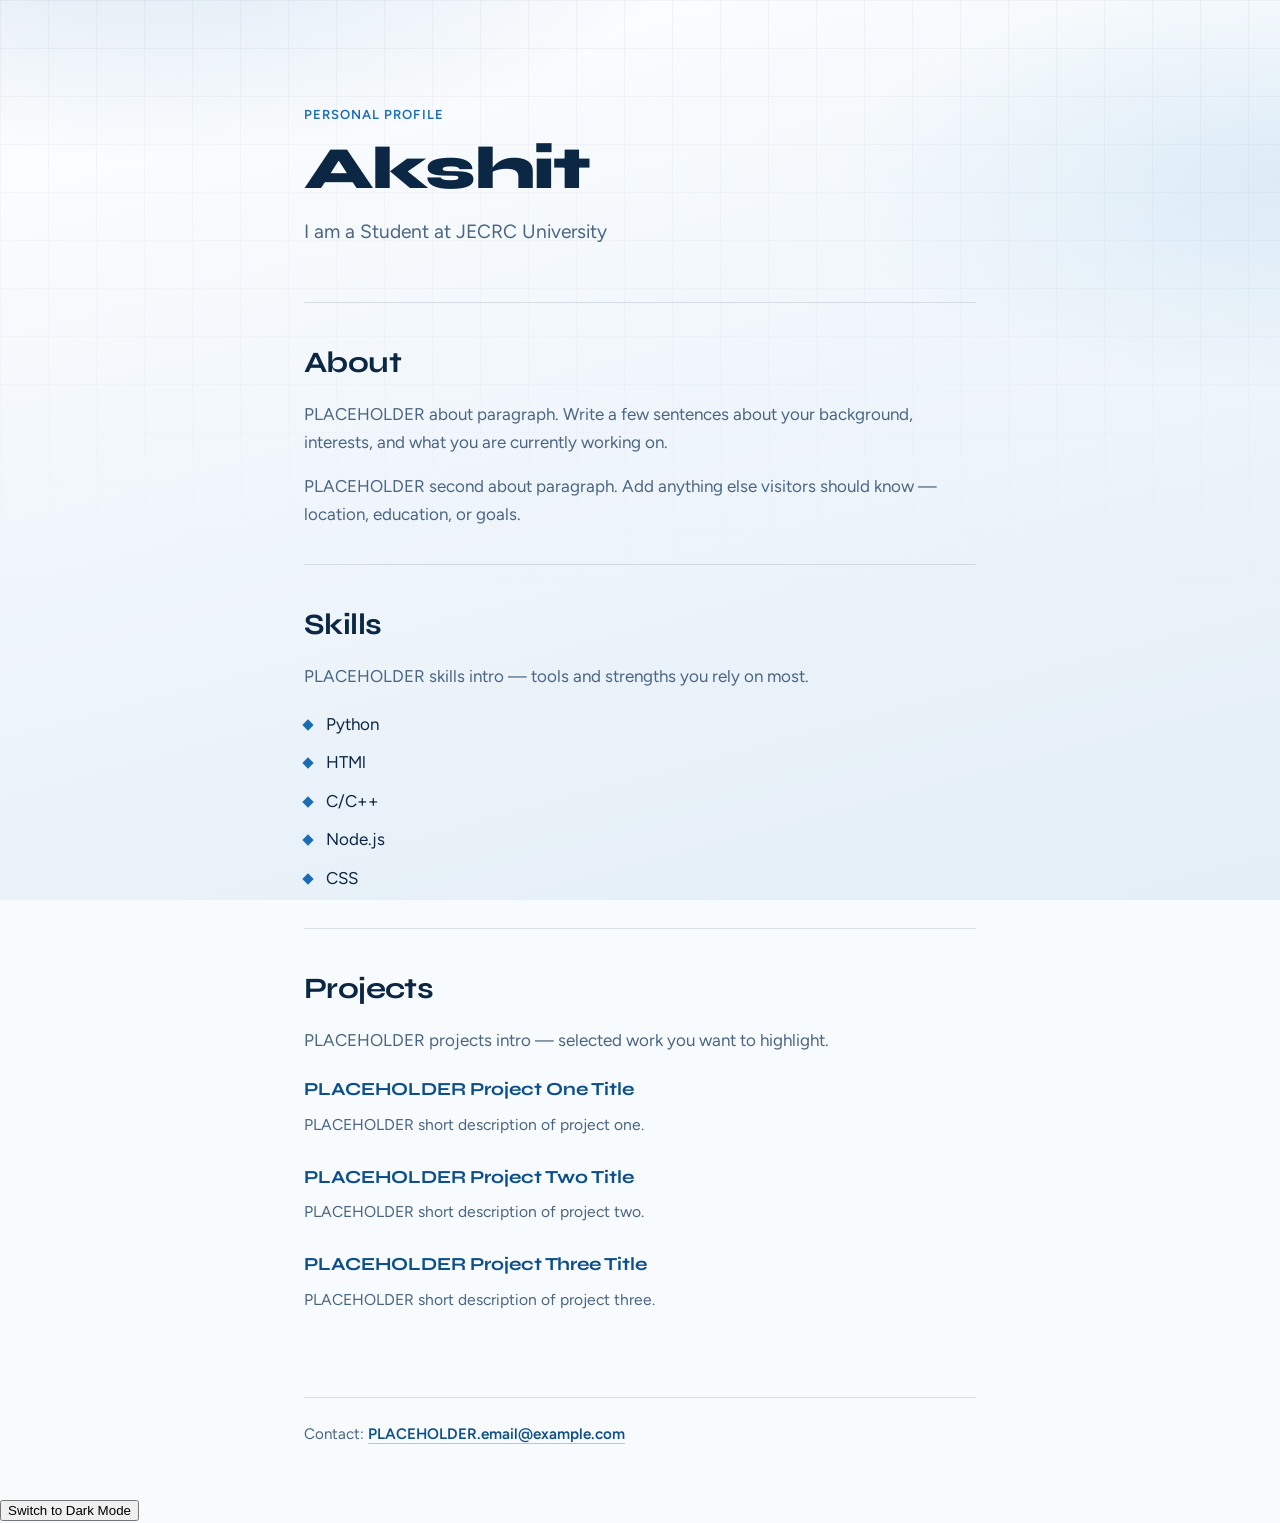
==== index.html @ 68f1998c "Initial portfolio project" ====
<!DOCTYPE html>
<html lang="en">
<head>
  <meta charset="UTF-8">
  <meta name="viewport" content="width=device-width, initial-scale=1.0">
  <title>Akshit — Personal Profile</title>
  <link rel="preconnect" href="https://fonts.googleapis.com">
  <link rel="preconnect" href="https://fonts.gstatic.com" crossorigin>
  <link href="https://fonts.googleapis.com/css2?family=Figtree:wght@400;500;600&family=Syne:wght@600;700;800&display=swap" rel="stylesheet">
  <link rel="stylesheet" href="style.css">
</head>
<body>
  <div class="page-bg" aria-hidden="true"></div>

  <header class="hero">
    <p class="hero-label">Personal Profile</p>
    <h1>Akshit</h1>
    <p class="hero-lead">
    I am a Student at JECRC University
    </p>
  </header>

  <main>
    <section class="about" id="about" aria-labelledby="about-heading">
      <h2 id="about-heading">About</h2>
      <p>
        PLACEHOLDER about paragraph. Write a few sentences about your background,
        interests, and what you are currently working on.
      </p>
      <p>
        PLACEHOLDER second about paragraph. Add anything else visitors should know —
        location, education, or goals.
      </p>
    </section>

    <section class="skills" id="skills" aria-labelledby="skills-heading">
      <h2 id="skills-heading">Skills</h2>
      <p class="section-lead">PLACEHOLDER skills intro — tools and strengths you rely on most.</p>
      <ul class="skills-list">
        <li>Python</li>
        <li>HTMl</li>
        <li>C/C++</li>
        <li>Node.js</li>
        <li>CSS</li>
      </ul>
    </section>

    <section class="projects" id="projects" aria-labelledby="projects-heading">
      <h2 id="projects-heading">Projects</h2>
      <p class="section-lead">PLACEHOLDER projects intro — selected work you want to highlight.</p>
      <ul class="projects-list">
        <li>
          <a href="https://PLACEHOLDER-project-one.example.com">PLACEHOLDER Project One Title</a>
          <span>PLACEHOLDER short description of project one.</span>
        </li>
        <li>
          <a href="https://PLACEHOLDER-project-two.example.com">PLACEHOLDER Project Two Title</a>
          <span>PLACEHOLDER short description of project two.</span>
        </li>
        <li>
          <a href="https://PLACEHOLDER-project-three.example.com">PLACEHOLDER Project Three Title</a>
          <span>PLACEHOLDER short description of project three.</span>
        </li>
      </ul>
    </section>
  </main>

  <footer class="site-footer">
    <p>Contact: <a href="mailto:PLACEHOLDER.email@example.com">PLACEHOLDER.email@example.com</a></p>
  </footer>
  <button id="themeToggle">Switch to Dark Mode</button>
  <script src="script.js"></script>
</body>
</html>
---- style.css ----
:root {
    --ink: #0c2744;
    --ink-soft: #4a6582;
    --mist: #e6f0f8;
    --fog: #f7fbfe;
    --accent: #1a6cb5;
    --accent-deep: #0d4f8a;
    --line: rgba(12, 39, 68, 0.12);
    --font-display: "Syne", Georgia, serif;
    --font-body: "Figtree", "Segoe UI", sans-serif;
    --space: clamp(1.25rem, 4vw, 2.5rem);
    --max: 42rem;
  }
  
  *,
  *::before,
  *::after {
    box-sizing: border-box;
  }
  
  html {
    scroll-behavior: smooth;
  }
  
  body {
    margin: 0;
    min-height: 100vh;
    font-family: var(--font-body);
    font-size: 1.0625rem;
    line-height: 1.65;
    color: var(--ink);
    background: var(--fog);
    position: relative;
  }
  
  .page-bg {
    position: fixed;
    inset: 0;
    z-index: -1;
    background:
      radial-gradient(ellipse 80% 50% at 10% -10%, rgba(26, 108, 181, 0.16), transparent 55%),
      radial-gradient(ellipse 70% 45% at 100% 20%, rgba(125, 184, 224, 0.18), transparent 50%),
      linear-gradient(165deg, #ffffff 0%, #f0f6fb 45%, #e3eef7 100%);
    animation: bg-drift 18s ease-in-out infinite alternate;
  }
  
  .page-bg::after {
    content: "";
    position: absolute;
    inset: 0;
    opacity: 0.35;
    background-image:
      linear-gradient(var(--line) 1px, transparent 1px),
      linear-gradient(90deg, var(--line) 1px, transparent 1px);
    background-size: 48px 48px;
    mask-image: linear-gradient(to bottom, black 0%, transparent 70%);
  }
  
  @keyframes bg-drift {
    from {
      filter: hue-rotate(0deg);
    }
    to {
      filter: hue-rotate(8deg);
    }
}
  .hero,
  main,
  .site-footer {
    width: min(100% - 2 * var(--space), var(--max));
    margin-inline: auto;
  }
  
  .hero {
    padding: clamp(3.5rem, 12vh, 6.5rem) 0 clamp(2.5rem, 6vh, 3.5rem);
    animation: rise-in 0.8s ease-out both;
  }
  
  .hero-label {
    margin: 0 0 0.75rem;
    font-size: 0.8125rem;
    font-weight: 600;
    letter-spacing: 0.08em;
    text-transform: uppercase;
    color: var(--accent);
  }
  
  .hero h1 {
    margin: 0 0 1rem;
    font-family: var(--font-display);
    font-size: clamp(2.5rem, 8vw, 3.75rem);
    font-weight: 800;
    line-height: 1.05;
    letter-spacing: -0.03em;
    color: var(--ink);
  }
  
  .hero-lead {
    margin: 0;
    max-width: 34ch;
    font-size: clamp(1.05rem, 2.5vw, 1.2rem);
    color: var(--ink-soft);
  }
  .dark-mode {
    --ink: #f1f5f9;
    --ink-soft: #b8c7d9;
    --mist: #1e3348;
    --fog: #0f1720;
    --accent: #63b3ed;
    --accent-deep: #8bc9f5;
    --line: rgba(255, 255, 255, 0.12);
  
    background-color: var(--fog);
    color: var(--ink);
  }
  
  .dark-mode .page-bg {
    background:
      radial-gradient(
        ellipse 80% 50% at 10% -10%,
        rgba(26, 108, 181, 0.25),
        transparent 55%
      ),
      radial-gradient(
        ellipse 70% 45% at 100% 20%,
        rgba(50, 100, 140, 0.2),
        transparent 50%
      ),
      linear-gradient(
        165deg,
        #0f1720 0%,
        #152535 45%,
        #0b1620 100%
      );
  }
  
  main {
    padding-bottom: 3rem;
  }
  
  section {
    padding: 2.25rem 0;
    border-top: 1px solid var(--line);
    animation: rise-in 0.7s ease-out both;
  }
  
  .about {
    animation-delay: 0.12s;
  }
  
  .skills {
    animation-delay: 0.22s;
  }
  
  .projects {
    animation-delay: 0.32s;
  }
  
  @keyframes rise-in {
    from {
      opacity: 0;
      transform: translateY(1rem);
    }
    to {
      opacity: 1;
      transform: translateY(0);
    }
  }
  
  h2 {
    margin: 0 0 0.75rem;
    font-family: var(--font-display);
    font-size: clamp(1.5rem, 4vw, 1.85rem);
    font-weight: 700;
    letter-spacing: -0.02em;
  }
  
  .section-lead {
    margin: 0 0 1.25rem;
    color: var(--ink-soft);
  }
  
  .about p {
    margin: 0 0 1rem;
    color: var(--ink-soft);
  }
  
  .about p:last-child {
    margin-bottom: 0;
  }
  
  .skills-list {
    margin: 0;
    padding: 0;
    list-style: none;
    display: grid;
    gap: 0.65rem;
  }
  
  .skills-list li {
    position: relative;
    padding-left: 1.35rem;
    color: var(--ink);
  }
  
  .skills-list li::before {
    content: "";
    position: absolute;
    left: 0;
    top: 0.65em;
    width: 0.5rem;
    height: 0.5rem;
    background: var(--accent);
    transform: rotate(45deg);
  }
  
  .projects-list {
    margin: 0;
    padding: 0;
    list-style: none;
    display: grid;
    gap: 1.5rem;
  }
  
  .projects-list li {
    display: grid;
    gap: 0.35rem;
  }
  
  .projects-list a {
    font-family: var(--font-display);
    font-size: 1.15rem;
    font-weight: 700;
    color: var(--accent-deep);
    text-decoration: none;
    border-bottom: 2px solid transparent;
    width: fit-content;
    transition: color 0.2s ease, border-color 0.2s ease;
  }
  
  .projects-list a:hover,
  .projects-list a:focus-visible {
    color: var(--accent);
    border-bottom-color: var(--accent);
    outline: none;
  }
  
  .projects-list span {
    color: var(--ink-soft);
    font-size: 0.98rem;
  }
  
  .site-footer {
    padding: 1.5rem 0 3rem;
    border-top: 1px solid var(--line);
    font-size: 0.95rem;
    color: var(--ink-soft);
    animation: rise-in 0.7s ease-out 0.4s both;
  }
  
  .site-footer p {
    margin: 0;
  }
  
  .site-footer a {
    color: var(--accent-deep);
    font-weight: 600;
    text-decoration: none;
    border-bottom: 1px solid rgba(26, 108, 181, 0.35);
    transition: color 0.2s ease, border-color 0.2s ease;
  }
  
  .site-footer a:hover,
  .site-footer a:focus-visible {
    color: var(--accent);
    border-bottom-color: var(--accent);
    outline: none;
  }
  
  @media (prefers-reduced-motion: reduce) {
    html {
      scroll-behavior: auto;
    }
  
    .page-bg,
    .hero,
    section,
    .site-footer {
      animation: none;
    }
  }
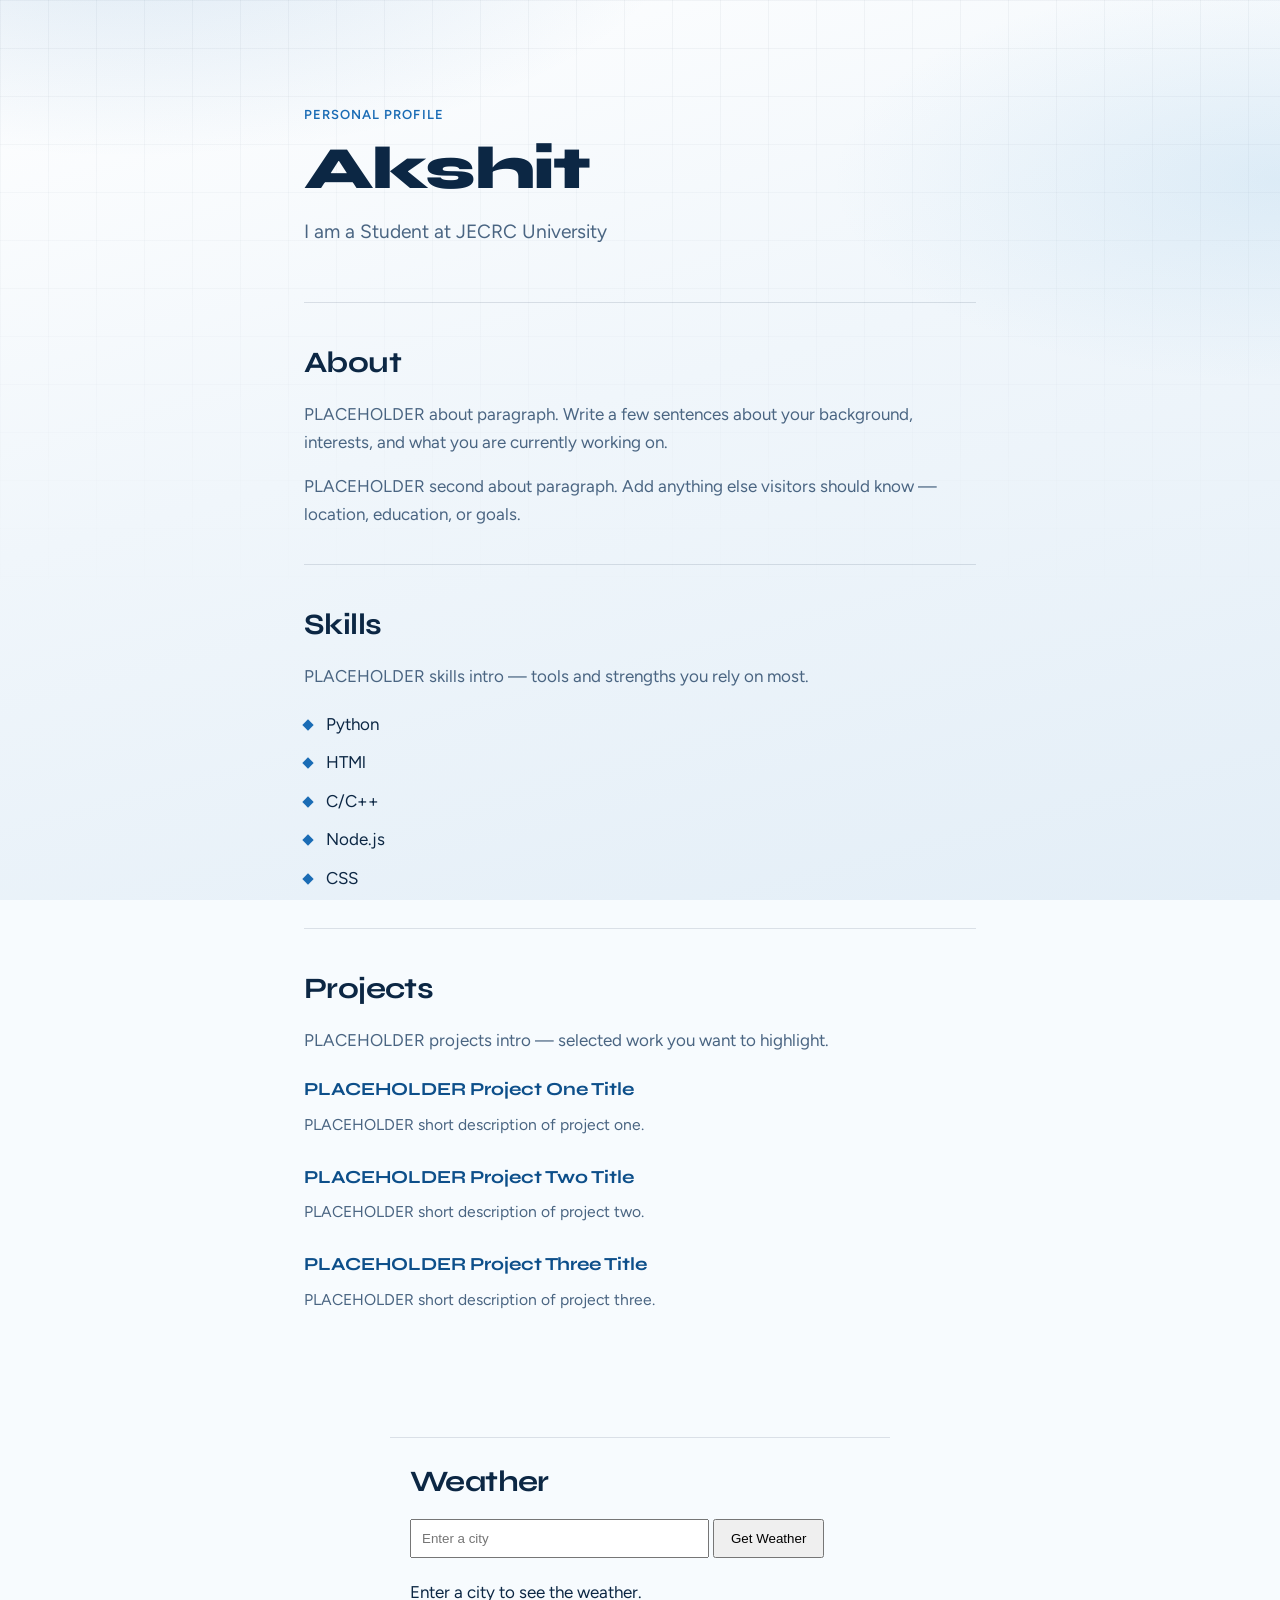
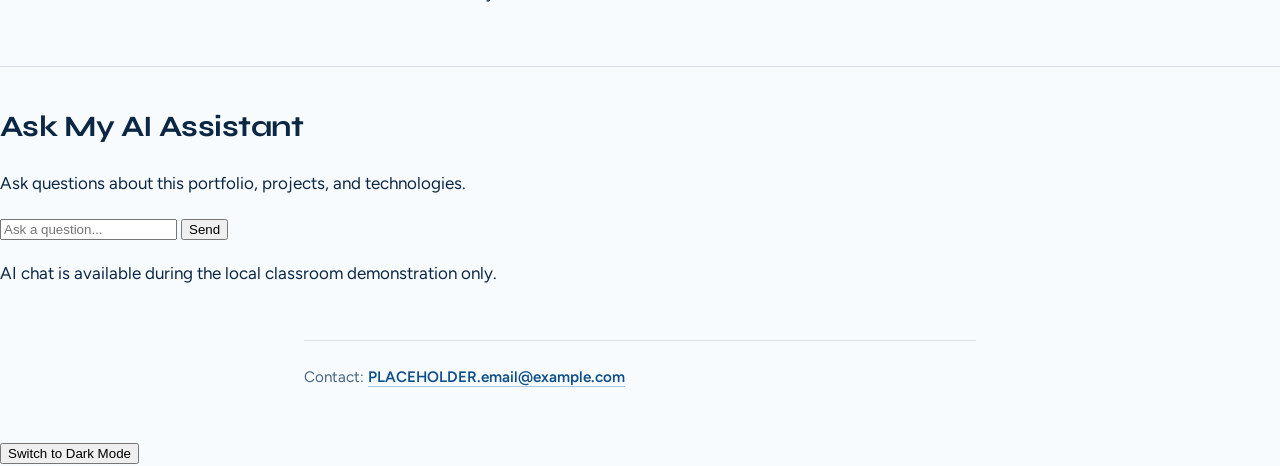
==== commit cc37eef5: "Add local AI chatbox to portfolio" ====
--- a/index.html
+++ b/index.html
@@ -8,6 +8,7 @@
   <link rel="preconnect" href="https://fonts.gstatic.com" crossorigin>
   <link href="https://fonts.googleapis.com/css2?family=Figtree:wght@400;500;600&family=Syne:wght@600;700;800&display=swap" rel="stylesheet">
   <link rel="stylesheet" href="style.css">
+  <link rel="stylesheet" href="chatbot.css">
 </head>
 <body>
   <div class="page-bg" aria-hidden="true"></div>
@@ -64,11 +65,63 @@
       </ul>
     </section>
   </main>
+  <section id="weather">
+    <h2>Weather</h2>
+
+    <input
+        type="text"
+        id="cityInput"
+        placeholder="Enter a city"
+    >
+
+    <button id="weatherButton">
+        Get Weather
+    </button>
+
+    <div id="weatherResult">
+        Enter a city to see the weather.
+    </div>
+</section>
+
+<section id="aiChatSection" class="ai-chat">
+  <h2>Ask My AI Assistant</h2>
+
+  <p>
+    Ask questions about this portfolio,
+    projects, and technologies.
+  </p>
+
+  <div
+    id="chatMessages"
+    aria-live="polite"
+  ></div>
+
+  <div class="chat-controls">
+    <input
+      type="text"
+      id="userInput"
+      placeholder="Ask a question..."
+    />
+
+    <button id="sendButton" type="button">
+      Send
+    </button>
+  </div>
+
+  <p id="chatStatus" role="status"></p>
+
+  <p class="chat-note">
+    AI chat is available during the local
+    classroom demonstration only.
+  </p>
+</section>
 
   <footer class="site-footer">
     <p>Contact: <a href="mailto:PLACEHOLDER.email@example.com">PLACEHOLDER.email@example.com</a></p>
   </footer>
   <button id="themeToggle">Switch to Dark Mode</button>
   <script src="script.js"></script>
+  <script src="config.js"></script>
+<script src="chatbot.js"></script>
 </body>
 </html>
--- a/style.css
+++ b/style.css
@@ -134,6 +134,26 @@
       );
   }
   
+  #weather {
+    max-width: 500px;
+    margin: 40px auto;
+    padding: 20px;
+}
+
+#cityInput {
+    padding: 10px;
+    width: 65%;
+}
+
+#weatherButton {
+    padding: 10px 16px;
+    cursor: pointer;
+}
+
+#weatherResult {
+    margin-top: 20px;
+}
+  
   main {
     padding-bottom: 3rem;
   }
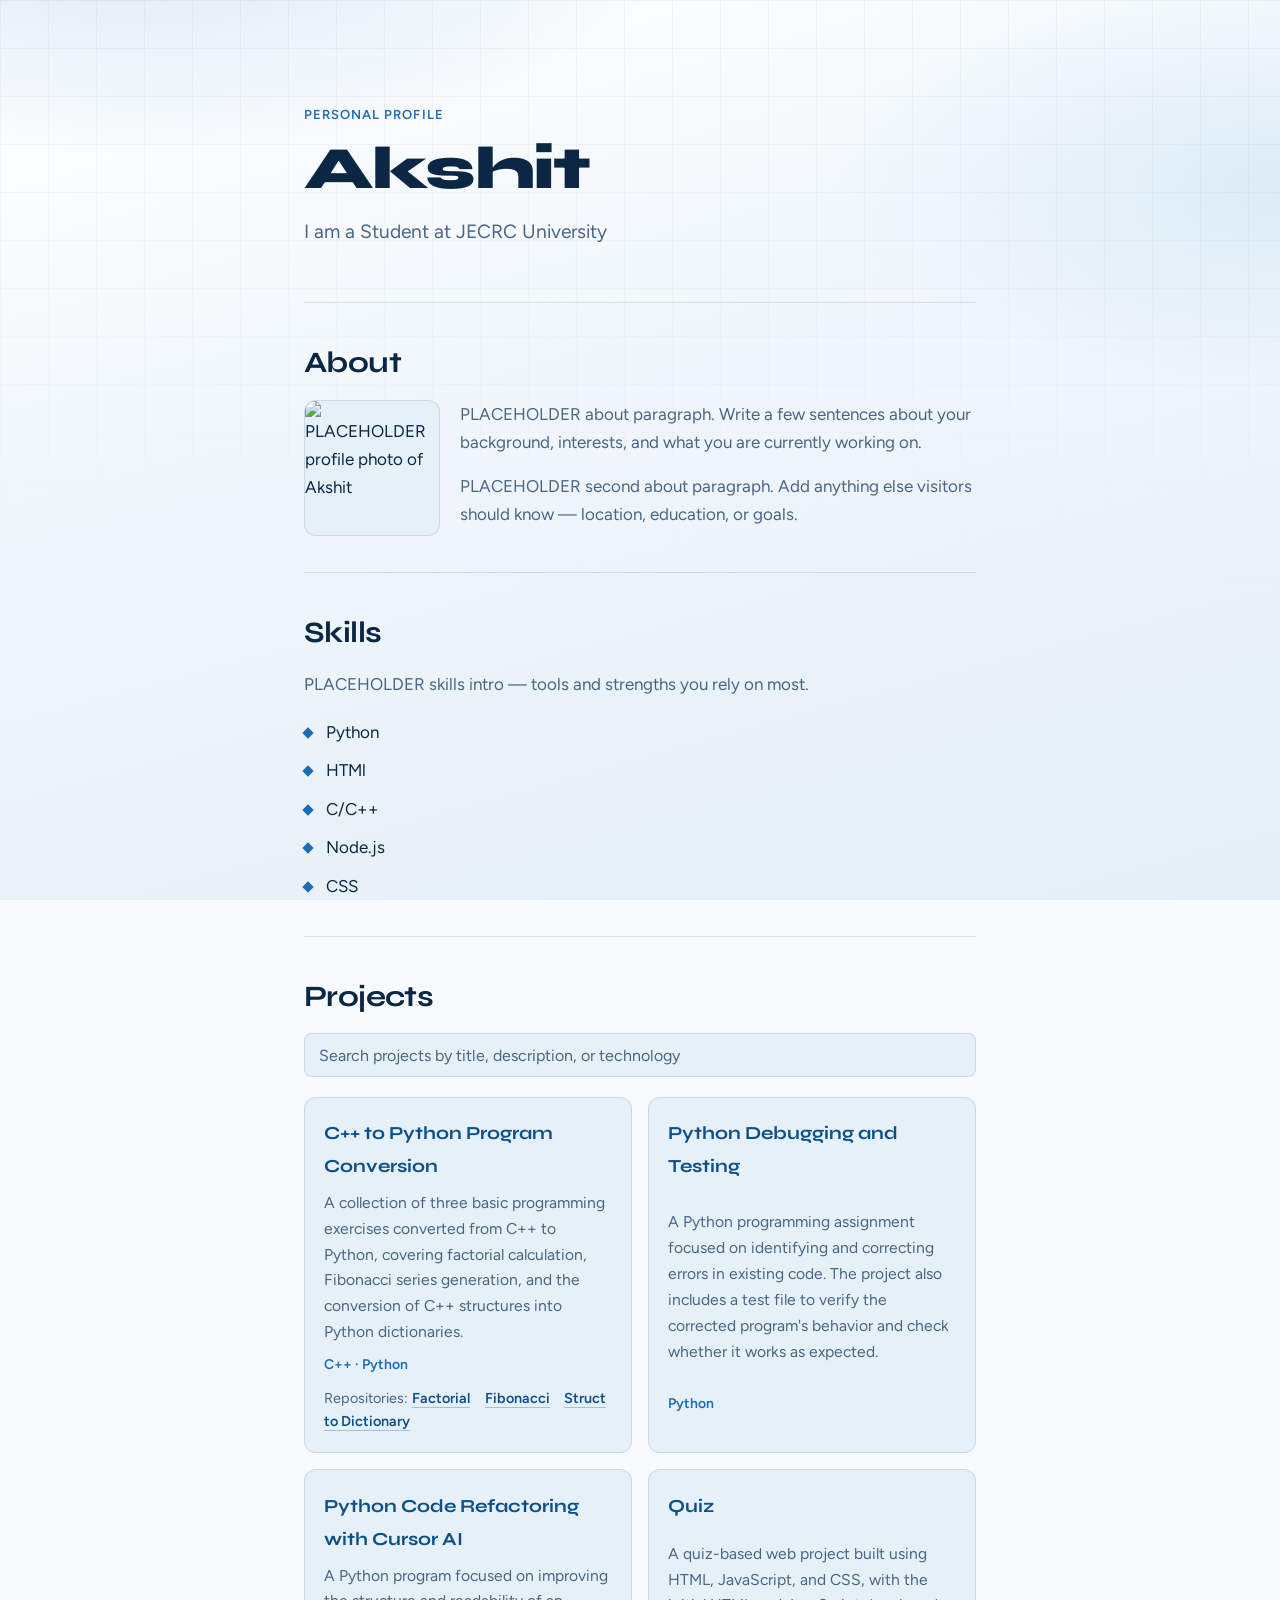
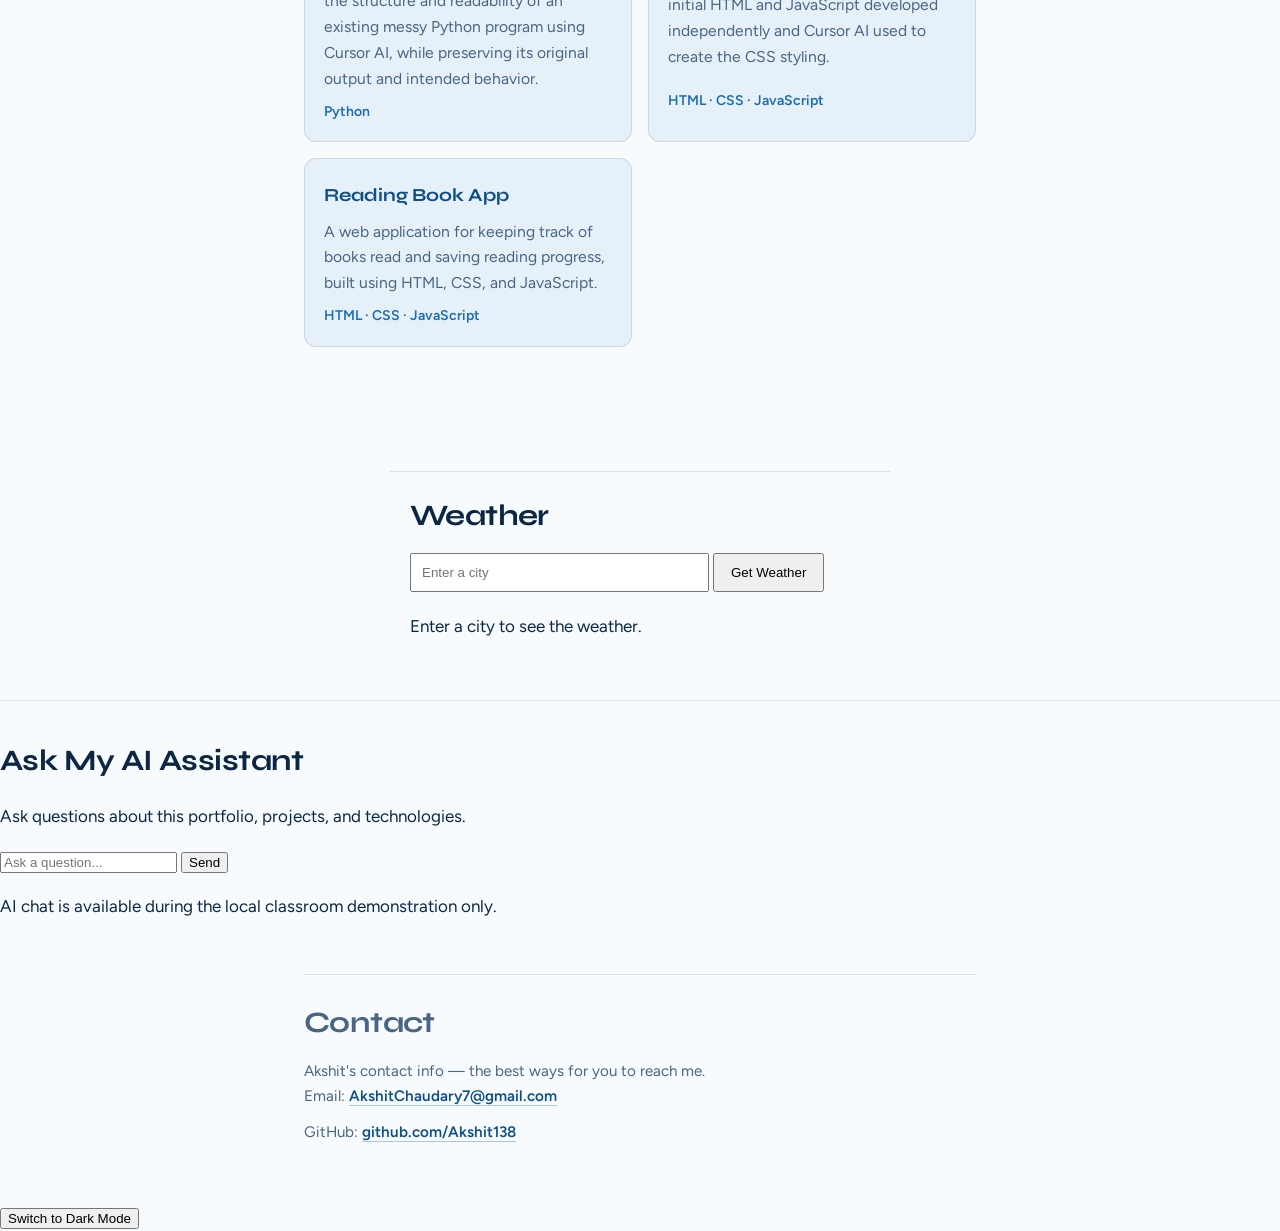
==== commit 8091abfc: "Updated and Add new Links" ====
--- a/index.html
+++ b/index.html
@@ -24,14 +24,23 @@
   <main>
     <section class="about" id="about" aria-labelledby="about-heading">
       <h2 id="about-heading">About</h2>
-      <p>
-        PLACEHOLDER about paragraph. Write a few sentences about your background,
-        interests, and what you are currently working on.
-      </p>
-      <p>
-        PLACEHOLDER second about paragraph. Add anything else visitors should know —
-        location, education, or goals.
-      </p>
+      <div class="about-layout">
+        <img
+          class="profile-image"
+          src="portfolio.png"
+          alt="PLACEHOLDER profile photo of Akshit"
+        />
+        <div class="about-copy">
+          <p>
+            PLACEHOLDER about paragraph. Write a few sentences about your background,
+            interests, and what you are currently working on.
+          </p>
+          <p>
+            PLACEHOLDER second about paragraph. Add anything else visitors should know —
+            location, education, or goals.
+          </p>
+        </div>
+      </div>
     </section>
 
     <section class="skills" id="skills" aria-labelledby="skills-heading">
@@ -48,19 +57,80 @@
 
     <section class="projects" id="projects" aria-labelledby="projects-heading">
       <h2 id="projects-heading">Projects</h2>
-      <p class="section-lead">PLACEHOLDER projects intro — selected work you want to highlight.</p>
-      <ul class="projects-list">
-        <li>
-          <a href="https://PLACEHOLDER-project-one.example.com">PLACEHOLDER Project One Title</a>
-          <span>PLACEHOLDER short description of project one.</span>
-        </li>
-        <li>
-          <a href="https://PLACEHOLDER-project-two.example.com">PLACEHOLDER Project Two Title</a>
-          <span>PLACEHOLDER short description of project two.</span>
-        </li>
-        <li>
-          <a href="https://PLACEHOLDER-project-three.example.com">PLACEHOLDER Project Three Title</a>
-          <span>PLACEHOLDER short description of project three.</span>
+      <div class="project-search">
+        <label class="visually-hidden" for="projectSearch">Search projects</label>
+        <input
+          id="projectSearch"
+          type="search"
+          placeholder="Search projects by title, description, or technology"
+          autocomplete="off"
+          aria-controls="projects-list"
+        />
+      </div>
+      <p id="projectSearchEmpty" class="project-search-empty" hidden>
+        No projects match your search.
+      </p>
+      <ul id="projects-list" class="projects-list">
+        <li class="project-card" data-technologies="C++ Python">
+          <h3 class="project-title">
+            <a href="https://github.com/Akshit138/python-basics-25bcon1138-factorial.git" target="_blank" rel="noopener noreferrer">
+              C++ to Python Program Conversion
+            </a>
+          </h3>
+          <p class="project-description">
+            A collection of three basic programming exercises converted from C++ to Python, covering factorial calculation, Fibonacci series generation, and the conversion of C++ structures into Python dictionaries.
+          </p>
+          <p class="project-tech">C++ · Python</p>
+          <p class="project-links">
+            Repositories:
+            <a href="https://github.com/Akshit138/python-basics-25bcon1138-factorial.git" target="_blank" rel="noopener noreferrer">Factorial</a>
+            <a href="https://github.com/Akshit138/python-basics-25bcon1138-fibonacci.git" target="_blank" rel="noopener noreferrer">Fibonacci</a>
+            <a href="https://github.com/Akshit138/python-basics-25bcon1138-struct-to--dictionary.git" target="_blank" rel="noopener noreferrer">Struct to Dictionary</a>
+          </p>
+        </li>
+        <li class="project-card" data-technologies="Python">
+          <h3 class="project-title">
+            <a href="https://github.com/Akshit138/Buggy_Python_Code_25bcon1138.git" target="_blank" rel="noopener noreferrer">
+              Python Debugging and Testing
+            </a>
+          </h3>
+          <p class="project-description">
+            A Python programming assignment focused on identifying and correcting errors in existing code. The project also includes a test file to verify the corrected program's behavior and check whether it works as expected.
+          </p>
+          <p class="project-tech">Python</p>
+        </li>
+        <li class="project-card" data-technologies="Python">
+          <h3 class="project-title">
+            <a href="https://github.com/Akshit138/Messy_Python_Code_25bcon1138.git" target="_blank" rel="noopener noreferrer">
+              Python Code Refactoring with Cursor AI
+            </a>
+          </h3>
+          <p class="project-description">
+            A Python program focused on improving the structure and readability of an existing messy Python program using Cursor AI, while preserving its original output and intended behavior.
+          </p>
+          <p class="project-tech">Python</p>
+        </li>
+        <li class="project-card" data-technologies="HTML CSS JavaScript">
+          <h3 class="project-title">
+            <a href="https://github.com/Akshit138/Quiz_25bcon1138.git" target="_blank" rel="noopener noreferrer">
+              Quiz
+            </a>
+          </h3>
+          <p class="project-description">
+            A quiz-based web project built using HTML, JavaScript, and CSS, with the initial HTML and JavaScript developed independently and Cursor AI used to create the CSS styling.
+          </p>
+          <p class="project-tech">HTML · CSS · JavaScript</p>
+        </li>
+        <li class="project-card" data-technologies="HTML CSS JavaScript">
+          <h3 class="project-title">
+            <a href="https://github.com/Akshit138/Reading_List.git" target="_blank" rel="noopener noreferrer">
+              Reading Book App
+            </a>
+          </h3>
+          <p class="project-description">
+            A web application for keeping track of books read and saving reading progress, built using HTML, CSS, and JavaScript.
+          </p>
+          <p class="project-tech">HTML · CSS · JavaScript</p>
         </li>
       </ul>
     </section>
@@ -116,8 +186,21 @@
   </p>
 </section>
 
-  <footer class="site-footer">
-    <p>Contact: <a href="mailto:PLACEHOLDER.email@example.com">PLACEHOLDER.email@example.com</a></p>
+  <footer class="site-footer" id="contact">
+    <h2>Contact</h2>
+    <p class="section-lead">Akshit's contact info — the best ways for you to reach me.</p>
+    <ul class="contact-list">
+      <li>
+        Email:
+        <a href="mailto:akshitchaudary7@gmail.com">AkshitChaudary7@gmail.com</a>
+      </li>
+      <li>
+        GitHub:
+        <a href="https://github.com/Akshit138" target="_blank" rel="noopener noreferrer">github.com/Akshit138</a>
+      </li>
+      <li>
+      </li>
+    </ul>
   </footer>
   <button id="themeToggle">Switch to Dark Mode</button>
   <script src="script.js"></script>
--- a/style.css
+++ b/style.css
@@ -200,13 +200,34 @@
     color: var(--ink-soft);
   }
   
-  .about p {
+  .about-layout {
+    display: grid;
+    gap: 1.25rem;
+    align-items: start;
+  }
+
+  .profile-image {
+    width: 8.5rem;
+    height: 8.5rem;
+    object-fit: cover;
+    background: var(--mist);
+    border: 1px solid var(--line);
+    border-radius: 0.75rem;
+  }
+
+  .about-copy p {
     margin: 0 0 1rem;
     color: var(--ink-soft);
   }
   
-  .about p:last-child {
+  .about-copy p:last-child {
     margin-bottom: 0;
+  }
+
+  @media (min-width: 36rem) {
+    .about-layout {
+      grid-template-columns: auto 1fr;
+    }
   }
   
   .skills-list {
@@ -234,20 +255,78 @@
     transform: rotate(45deg);
   }
   
+  .visually-hidden {
+    position: absolute;
+    width: 1px;
+    height: 1px;
+    padding: 0;
+    margin: -1px;
+    overflow: hidden;
+    clip: rect(0, 0, 0, 0);
+    white-space: nowrap;
+    border: 0;
+  }
+
+  .project-search {
+    margin: 0 0 1.25rem;
+  }
+
+  .project-search input {
+    width: 100%;
+    max-width: 100%;
+    padding: 0.7rem 0.9rem;
+    font-family: var(--font-body);
+    font-size: 1rem;
+    color: var(--ink);
+    background: var(--mist);
+    border: 1px solid var(--line);
+    border-radius: 0.5rem;
+    outline: none;
+    transition: border-color 0.2s ease, box-shadow 0.2s ease;
+  }
+
+  .project-search input::placeholder {
+    color: var(--ink-soft);
+  }
+
+  .project-search input:focus-visible {
+    border-color: var(--accent);
+    box-shadow: 0 0 0 3px rgba(26, 108, 181, 0.18);
+  }
+
+  .project-search-empty {
+    margin: 0 0 1.25rem;
+    color: var(--ink-soft);
+  }
+
   .projects-list {
     margin: 0;
     padding: 0;
     list-style: none;
     display: grid;
-    gap: 1.5rem;
-  }
-  
-  .projects-list li {
+    gap: 1rem;
+    grid-template-columns: 1fr;
+  }
+  
+  .projects-list li,
+  .project-card {
     display: grid;
-    gap: 0.35rem;
-  }
-  
-  .projects-list a {
+    gap: 0.5rem;
+    padding: 1.15rem 1.2rem;
+    background: var(--mist);
+    border: 1px solid var(--line);
+    border-radius: 0.75rem;
+  }
+
+  .projects-list li[hidden] {
+    display: none;
+  }
+
+  .project-title {
+    margin: 0;
+  }
+  
+  .projects-list .project-title a {
     font-family: var(--font-display);
     font-size: 1.15rem;
     font-weight: 700;
@@ -258,16 +337,61 @@
     transition: color 0.2s ease, border-color 0.2s ease;
   }
   
-  .projects-list a:hover,
-  .projects-list a:focus-visible {
+  .projects-list .project-title a:hover,
+  .projects-list .project-title a:focus-visible {
     color: var(--accent);
     border-bottom-color: var(--accent);
     outline: none;
   }
-  
-  .projects-list span {
+
+  .project-description {
+    margin: 0;
     color: var(--ink-soft);
     font-size: 0.98rem;
+  }
+
+  .project-tech {
+    margin: 0;
+    font-size: 0.875rem;
+    font-weight: 600;
+    color: var(--accent);
+  }
+
+  .project-links {
+    margin: 0.15rem 0 0;
+    font-size: 0.9rem;
+    color: var(--ink-soft);
+  }
+
+  .projects-list .project-links a {
+    font-family: var(--font-body);
+    font-size: 0.9rem;
+    font-weight: 600;
+    color: var(--accent-deep);
+    text-decoration: none;
+    border-bottom: 1px solid rgba(26, 108, 181, 0.35);
+    margin-right: 0.65rem;
+    transition: color 0.2s ease, border-color 0.2s ease;
+  }
+
+  .projects-list .project-links a:hover,
+  .projects-list .project-links a:focus-visible {
+    color: var(--accent);
+    border-bottom-color: var(--accent);
+    outline: none;
+  }
+
+  @media (max-width: 40rem) {
+    .project-search input {
+      font-size: 0.95rem;
+      padding: 0.65rem 0.8rem;
+    }
+  }
+
+  @media (min-width: 40rem) {
+    .projects-list {
+      grid-template-columns: repeat(2, minmax(0, 1fr));
+    }
   }
   
   .site-footer {
@@ -280,6 +404,18 @@
   
   .site-footer p {
     margin: 0;
+  }
+
+  .contact-list {
+    margin: 0;
+    padding: 0;
+    list-style: none;
+    display: grid;
+    gap: 0.65rem;
+  }
+
+  .contact-list li {
+    color: var(--ink-soft);
   }
   
   .site-footer a {
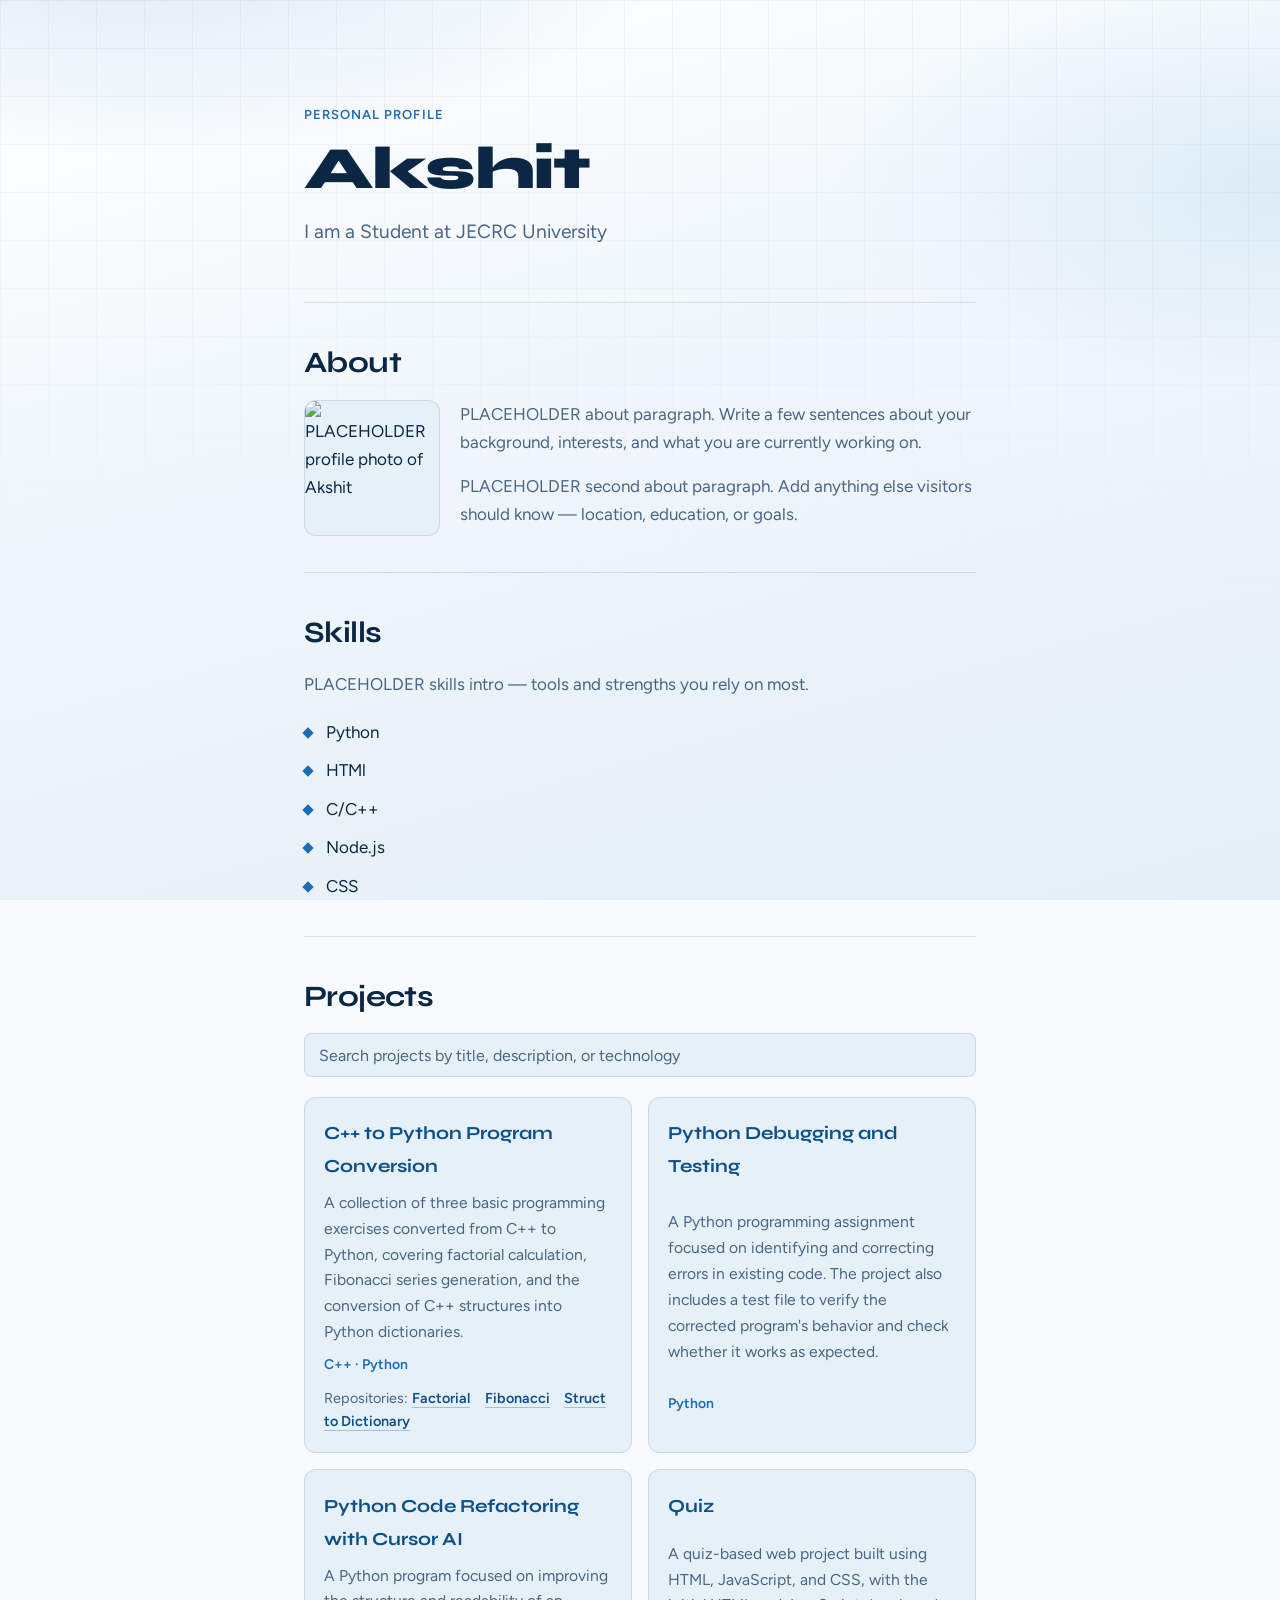
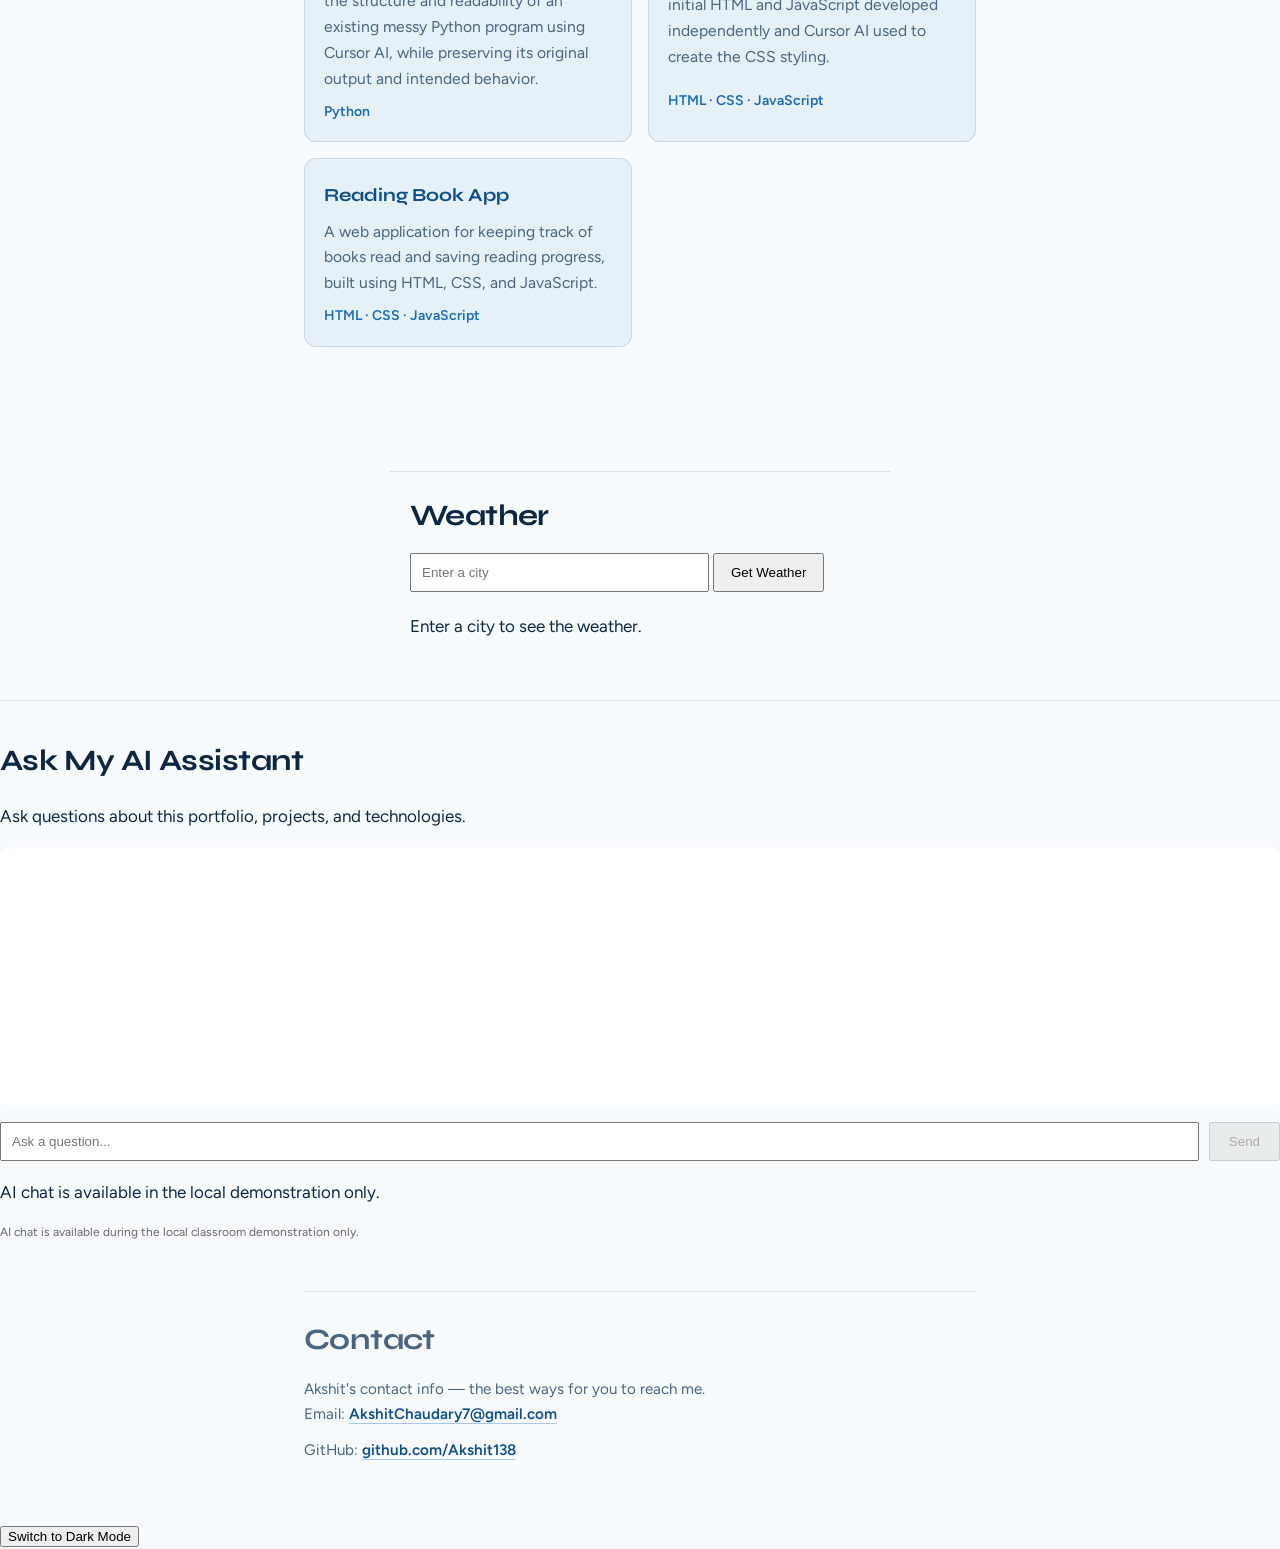
==== commit 6ef7728b: "Updates Added" ====
--- a/index.html
+++ b/index.html
@@ -8,7 +8,7 @@
   <link rel="preconnect" href="https://fonts.gstatic.com" crossorigin>
   <link href="https://fonts.googleapis.com/css2?family=Figtree:wght@400;500;600&family=Syne:wght@600;700;800&display=swap" rel="stylesheet">
   <link rel="stylesheet" href="style.css">
-  <link rel="stylesheet" href="chatbot.css">
+  <link rel="stylesheet" href="Chatbot.css">
 </head>
 <body>
   <div class="page-bg" aria-hidden="true"></div>
@@ -203,8 +203,8 @@
     </ul>
   </footer>
   <button id="themeToggle">Switch to Dark Mode</button>
+  <script src="Config.js"></script>
   <script src="script.js"></script>
-  <script src="config.js"></script>
-<script src="chatbot.js"></script>
+  <script src="Chatbot.js"></script>
 </body>
 </html>
--- a/Chatbot.css
+++ b/Chatbot.css
@@ -0,0 +1,56 @@
+ai-chat {
+    max-width: 650px;
+    margin: 40px auto;
+    padding: 24px;
+    border: 1px solid #ddd;
+    border-radius: 14px;
+    background: #f8f9fa;
+    color: #222;
+  }
+  
+  #chatMessages {
+    height: 260px;
+    overflow-y: auto;
+    background: #fff;
+    padding: 15px;
+    border-radius: 10px;
+    margin: 15px 0;
+  }
+  
+  .chat-message {
+    padding: 10px 12px;
+    margin: 10px 0;
+    border-radius: 10px;
+    overflow-wrap: anywhere;
+  }
+  
+  .chat-user {
+    background: #dbeafe;
+    text-align: right;
+  }
+  
+  .chat-assistant {
+    background: #e9ecef;
+  }
+  
+  .chat-controls {
+    display: flex;
+    flex-wrap: wrap;
+    gap: 10px;
+  }
+  
+  #userInput {
+    flex: 1;
+    min-width: 160px;
+    padding: 10px;
+  }
+  
+  #sendButton {
+    padding: 10px 18px;
+    cursor: pointer;
+  }
+  
+  .chat-note {
+    font-size: 12px;
+    color: #666;
+  }
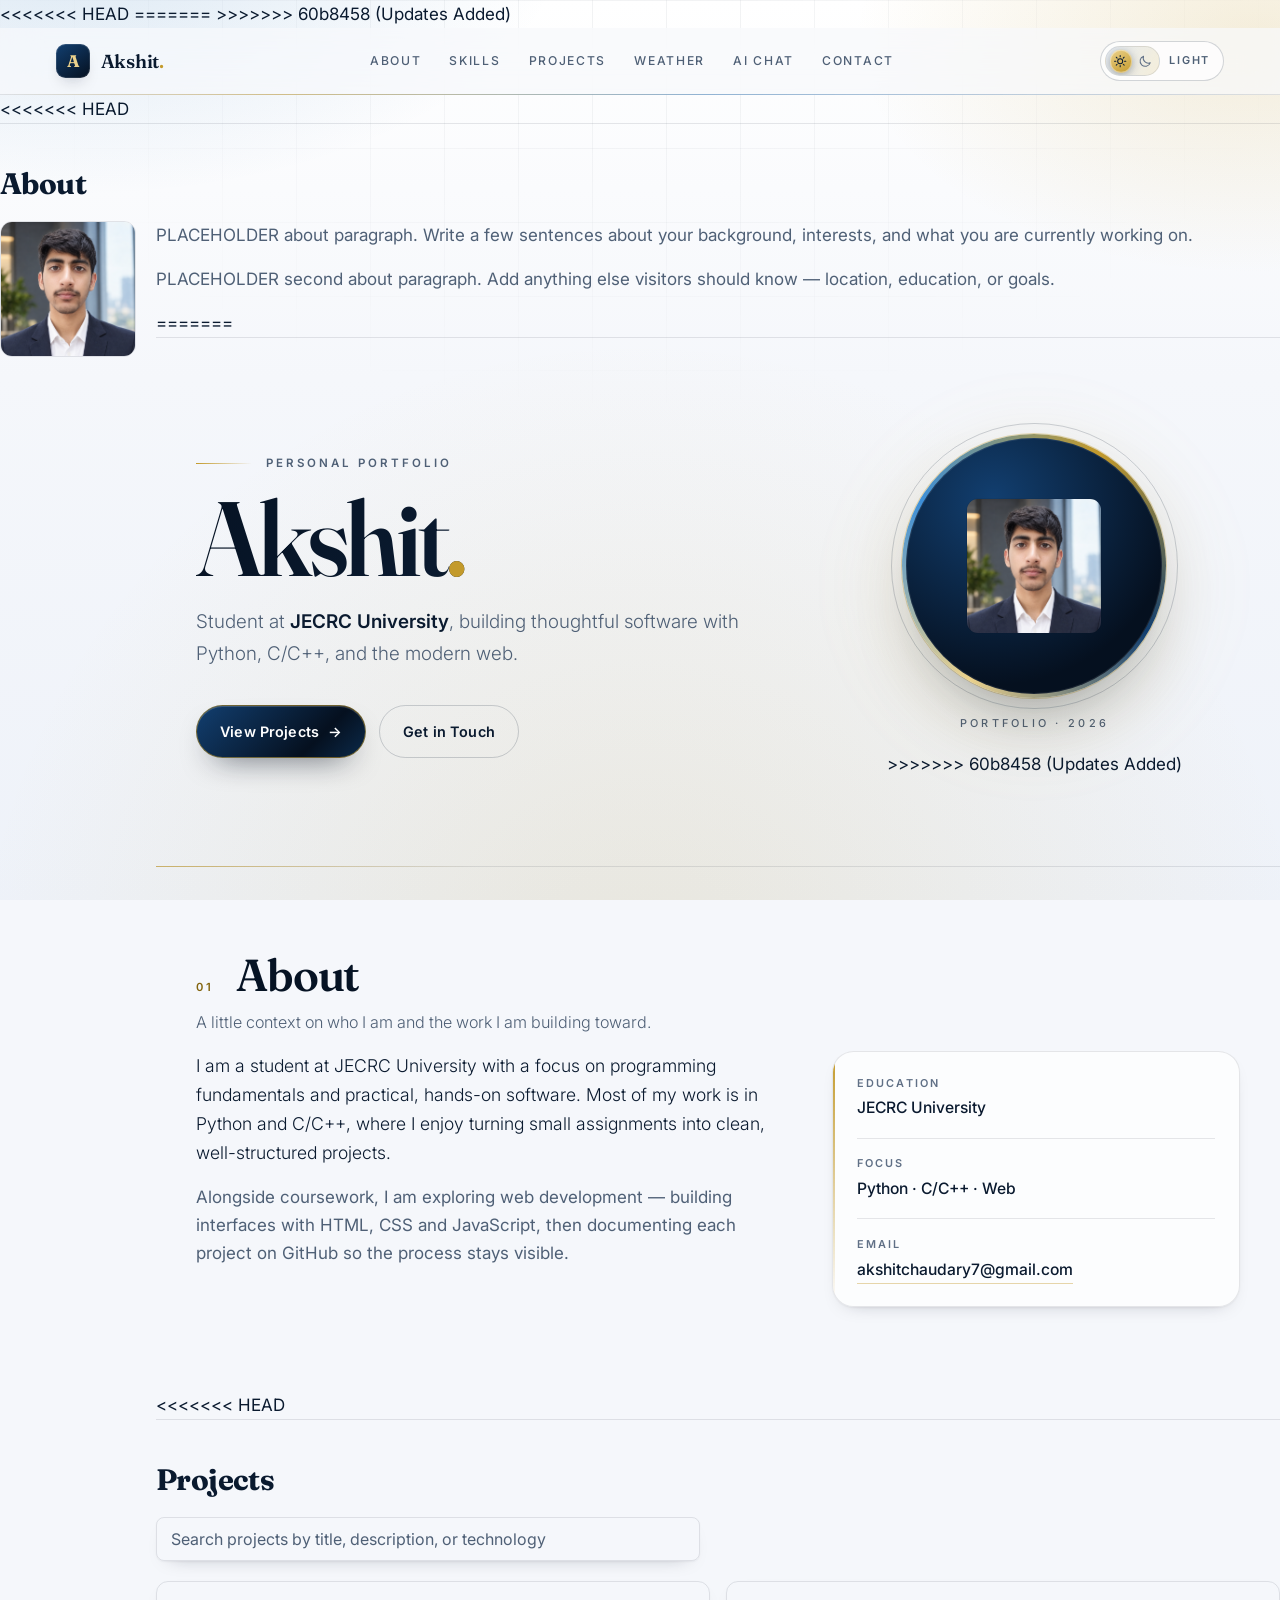
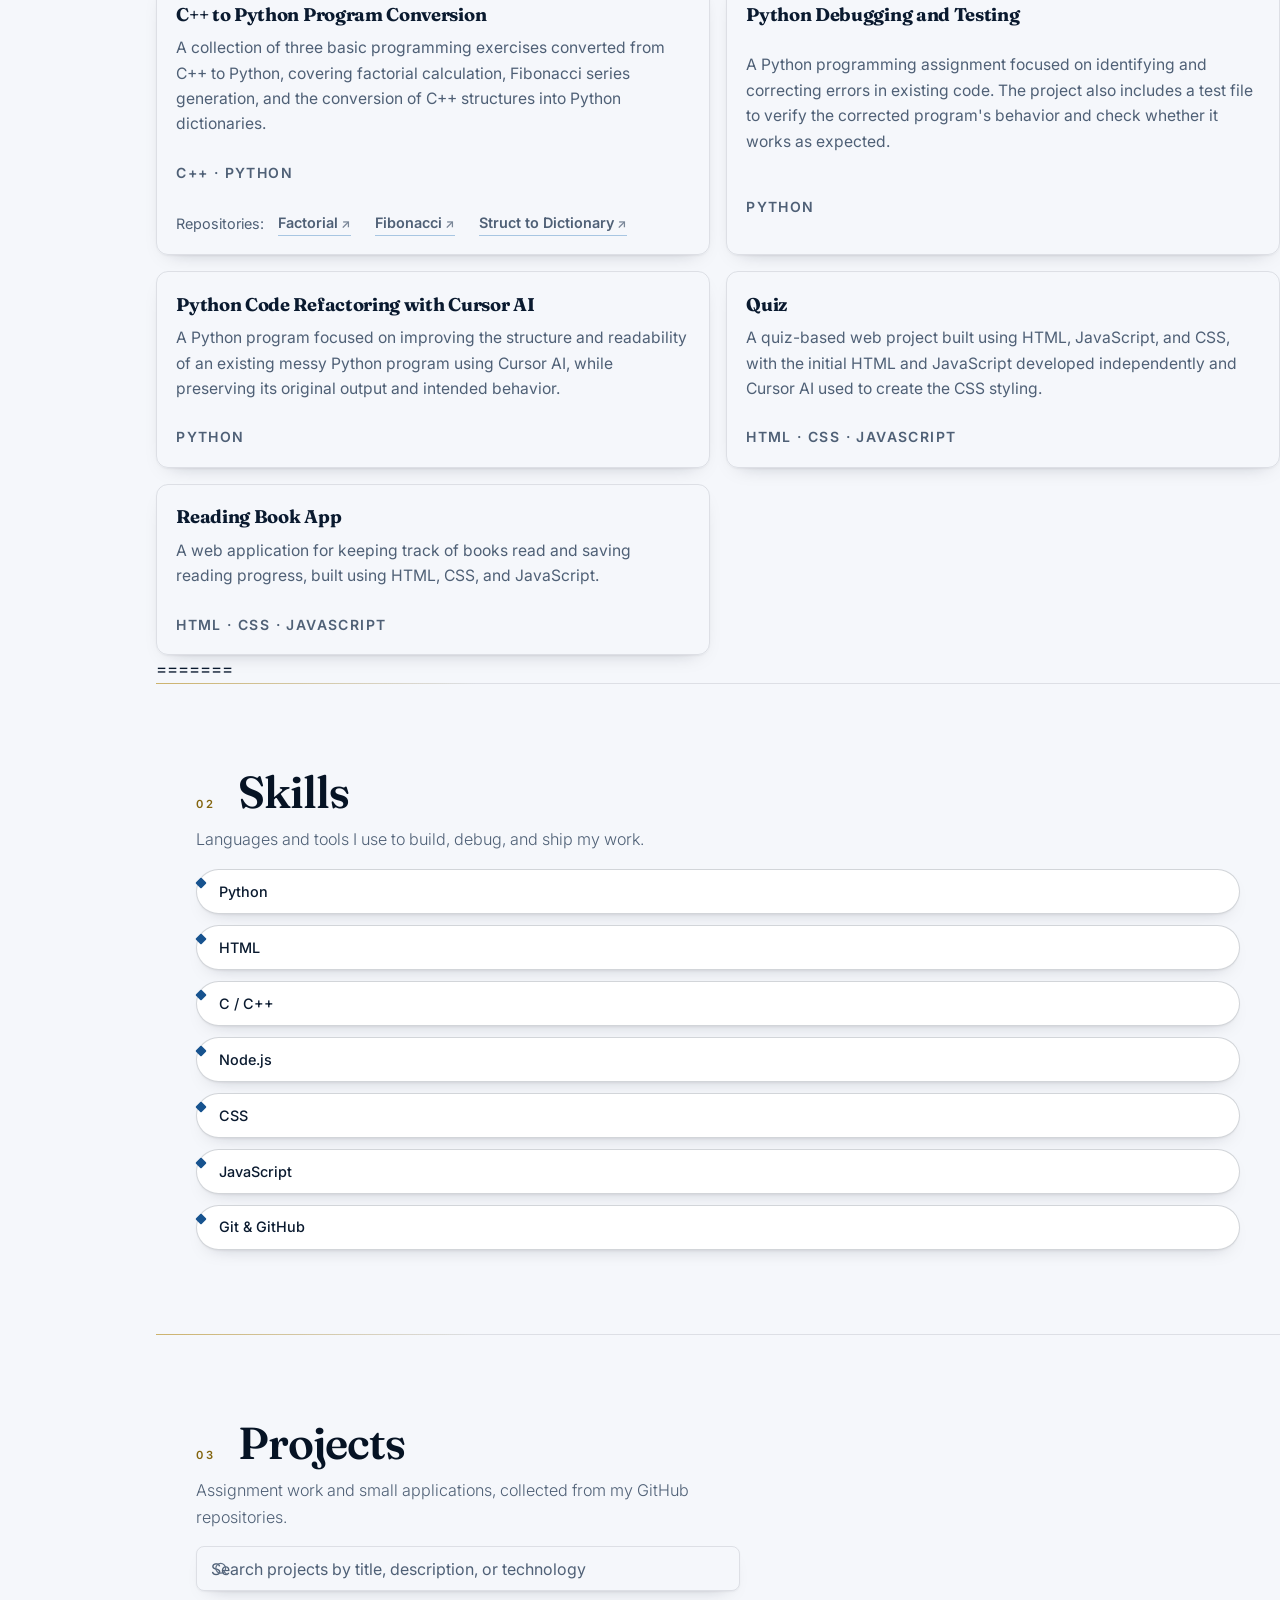
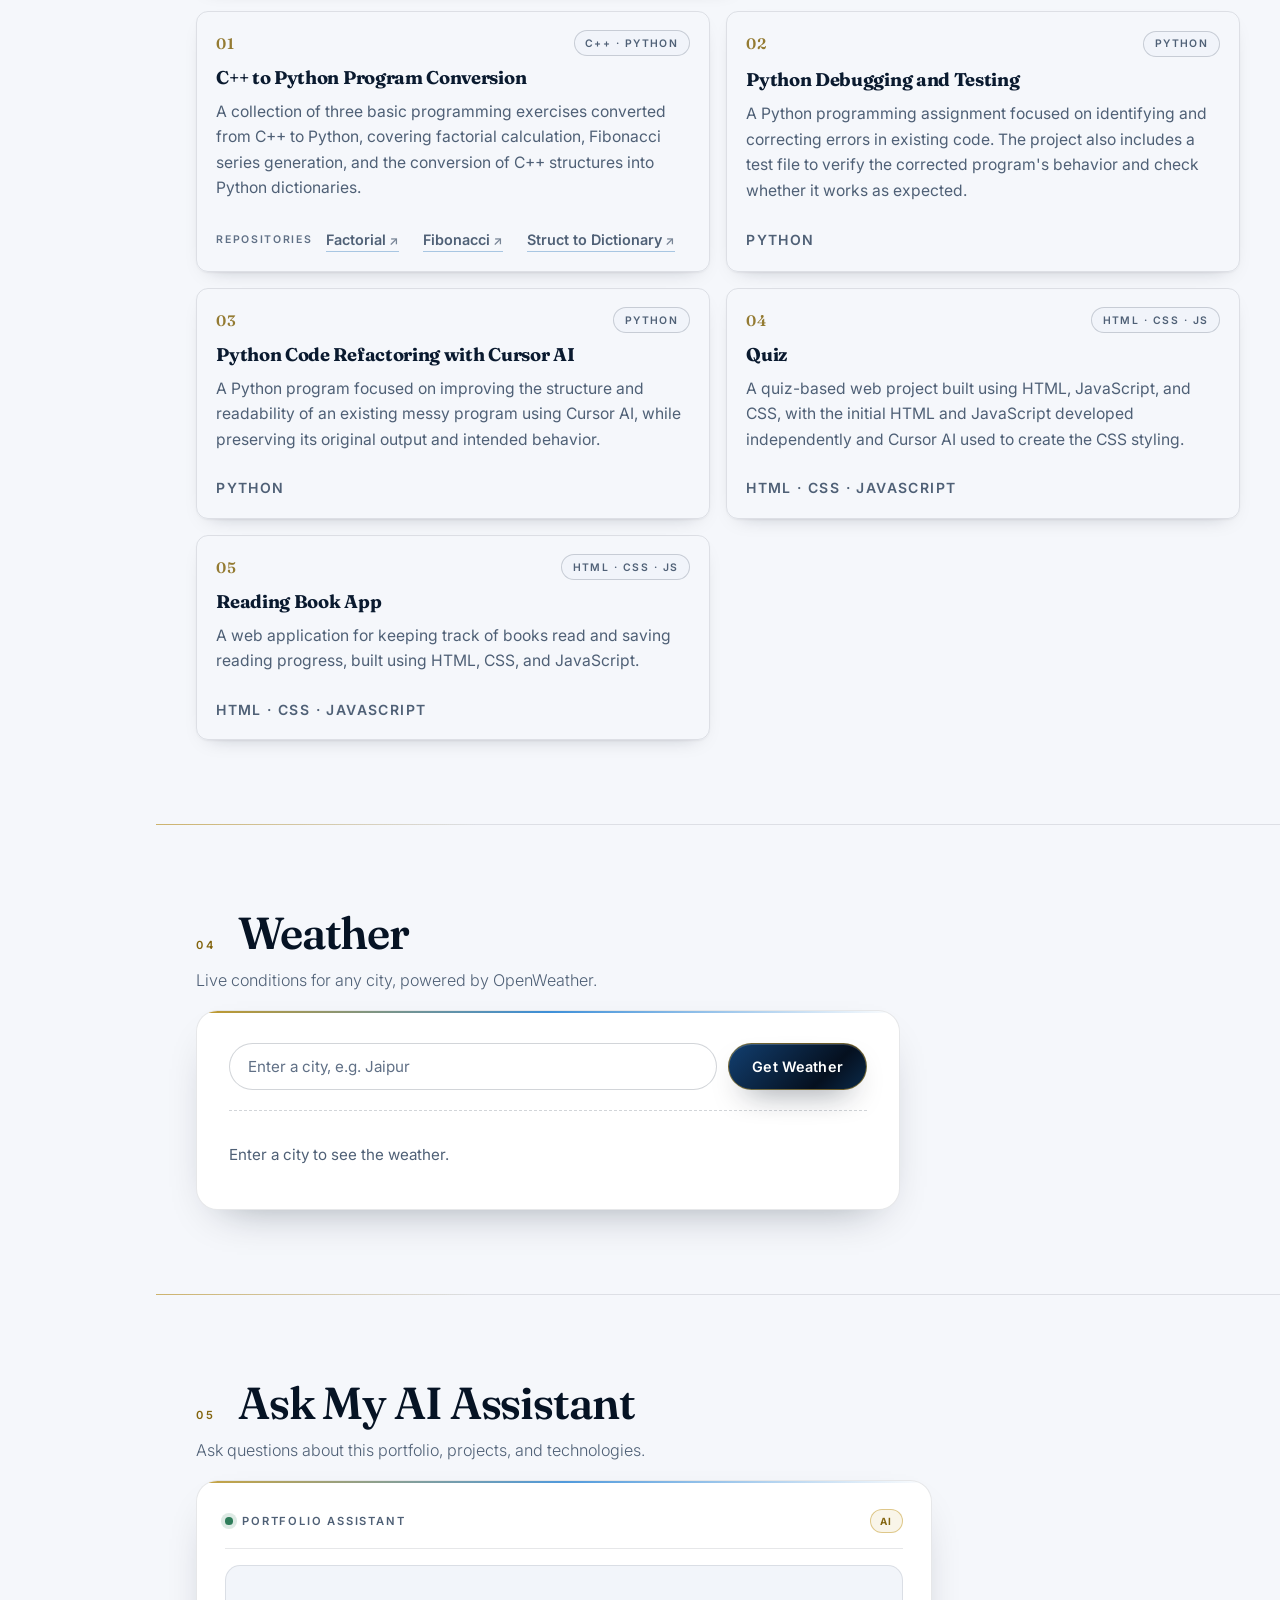
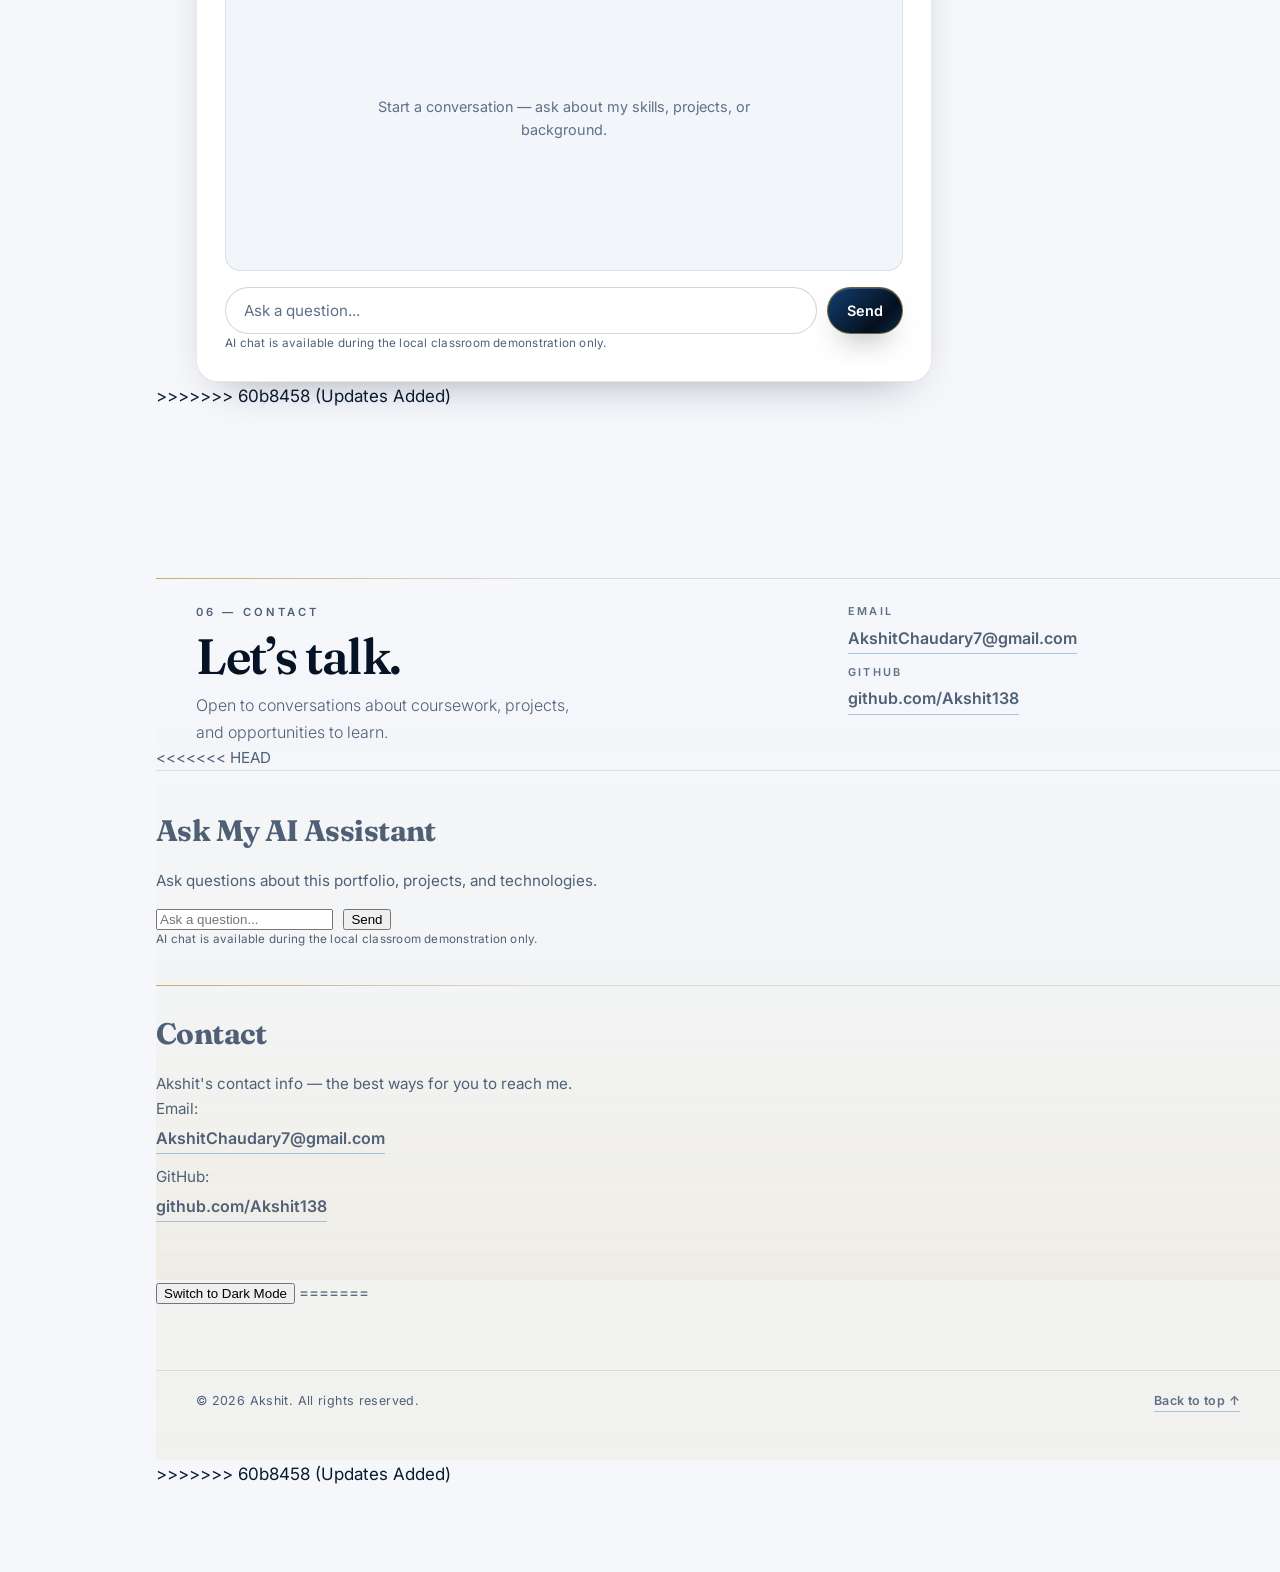
==== commit bbda1ec0: "Updates final version" ====
--- a/index.html
+++ b/index.html
@@ -1,6 +1,7 @@
 <!DOCTYPE html>
-<html lang="en">
+<html lang="en" data-theme="light">
 <head>
+<<<<<<< HEAD
   <meta charset="UTF-8">
   <meta name="viewport" content="width=device-width, initial-scale=1.0">
   <title>Akshit — Personal Profile</title>
@@ -9,18 +10,91 @@
   <link href="https://fonts.googleapis.com/css2?family=Figtree:wght@400;500;600&family=Syne:wght@600;700;800&display=swap" rel="stylesheet">
   <link rel="stylesheet" href="style.css">
   <link rel="stylesheet" href="Chatbot.css">
+=======
+  <meta charset="UTF-8" />
+  <meta name="viewport" content="width=device-width, initial-scale=1.0" />
+  <meta
+    name="description"
+    content="Akshit — personal portfolio. Student at JECRC University working with Python, C/C++, and web technologies."
+  />
+  <meta name="theme-color" content="#f5f7fb" />
+  <title>Akshit — Personal Portfolio</title>
+
+  <link rel="preconnect" href="https://fonts.googleapis.com" />
+  <link rel="preconnect" href="https://fonts.gstatic.com" crossorigin />
+  <link
+    href="https://fonts.googleapis.com/css2?family=Fraunces:opsz,wght@9..144,500;9..144,600;9..144,700&family=Inter:wght@300;400;500;600;700&display=swap"
+    rel="stylesheet"
+  />
+
+  <link rel="stylesheet" href="style.css" />
+  <link rel="stylesheet" href="Chatbot.css" />
+
+  <script>
+    // Apply the saved theme before paint so the page never flashes the wrong colours.
+    (function () {
+      try {
+        var saved = localStorage.getItem("portfolio-theme");
+        var prefersDark = window.matchMedia("(prefers-color-scheme: dark)").matches;
+        var theme = saved === "dark" || saved === "light" ? saved : (prefersDark ? "dark" : "light");
+        document.documentElement.dataset.theme = theme;
+        if ("IntersectionObserver" in window) {
+          document.documentElement.classList.add("js");
+        }
+      } catch (error) {
+        /* localStorage may be unavailable — default theme still applies. */
+      }
+    })();
+  </script>
+>>>>>>> 60b8458 (Updates Added)
 </head>
 <body>
   <div class="page-bg" aria-hidden="true"></div>
-
-  <header class="hero">
-    <p class="hero-label">Personal Profile</p>
-    <h1>Akshit</h1>
-    <p class="hero-lead">
-    I am a Student at JECRC University
-    </p>
+  <a class="skip-link" href="#main">Skip to content</a>
+
+  <header class="site-header">
+    <div class="container site-header__inner">
+      <a class="brand" href="#top" aria-label="Akshit — back to top">
+        <span class="brand__mark" aria-hidden="true">A</span>
+        <span class="brand__text">Akshit<span class="brand__dot">.</span></span>
+      </a>
+
+      <nav class="site-nav" aria-label="Primary">
+        <a href="#about">About</a>
+        <a href="#skills">Skills</a>
+        <a href="#projects">Projects</a>
+        <a href="#weather">Weather</a>
+        <a href="#assistant">AI Chat</a>
+        <a href="#contact">Contact</a>
+      </nav>
+
+      <button
+        class="theme-toggle"
+        id="themeToggle"
+        type="button"
+        aria-pressed="false"
+        aria-label="Switch to dark mode"
+      >
+        <span class="theme-toggle__track" aria-hidden="true">
+          <span class="theme-toggle__thumb"></span>
+          <span class="theme-toggle__icon theme-toggle__icon--sun">
+            <svg viewBox="0 0 24 24" fill="none" stroke="currentColor" stroke-width="1.7" stroke-linecap="round">
+              <circle cx="12" cy="12" r="4.1"></circle>
+              <path d="M12 2.8v2.1M12 19.1v2.1M2.8 12h2.1M19.1 12h2.1M5.5 5.5l1.5 1.5M17 17l1.5 1.5M18.5 5.5 17 7M7 17l-1.5 1.5"></path>
+            </svg>
+          </span>
+          <span class="theme-toggle__icon theme-toggle__icon--moon">
+            <svg viewBox="0 0 24 24" fill="none" stroke="currentColor" stroke-width="1.7" stroke-linecap="round" stroke-linejoin="round">
+              <path d="M20.4 14.7A8.6 8.6 0 0 1 9.3 3.6a8.7 8.7 0 1 0 11.1 11.1Z"></path>
+            </svg>
+          </span>
+        </span>
+        <span class="theme-toggle__label" id="themeToggleLabel">Light</span>
+      </button>
+    </div>
   </header>
 
+<<<<<<< HEAD
   <main>
     <section class="about" id="about" aria-labelledby="about-heading">
       <h2 id="about-heading">About</h2>
@@ -39,22 +113,95 @@
             PLACEHOLDER second about paragraph. Add anything else visitors should know —
             location, education, or goals.
           </p>
+=======
+  <main id="main">
+    <section class="hero" id="top" aria-labelledby="hero-title">
+      <div class="container hero__grid">
+        <div class="hero__copy">
+          <p class="eyebrow">
+            <span class="eyebrow__line" aria-hidden="true"></span>
+            Personal Portfolio
+          </p>
+          <h1 class="hero__name" id="hero-title">
+            Akshit<span class="hero__dot">.</span>
+          </h1>
+          <p class="hero__lead">
+            Student at <strong>JECRC University</strong>, building thoughtful software with
+            Python, C/C++, and the modern web.
+          </p>
+          <div class="hero__actions">
+            <a class="btn btn--primary" href="#projects">
+              View Projects
+              <span class="btn__arrow" aria-hidden="true">&rarr;</span>
+            </a>
+            <a class="btn btn--ghost" href="mailto:akshitchaudary7@gmail.com">Get in Touch</a>
+          </div>
+        </div>
+
+        <div class="hero__visual">
+          <div class="portrait">
+            <div class="portrait__inner">
+              <span class="profile-fallback" aria-hidden="true">A</span>
+              <img
+                class="profile-image"
+                src="portfolio.png"
+                alt="Portrait of Akshit"
+                width="420"
+                height="420"
+              />
+            </div>
+          </div>
+          <p class="portrait__caption">Portfolio &middot; 2026</p>
+>>>>>>> 60b8458 (Updates Added)
         </div>
       </div>
     </section>
 
-    <section class="skills" id="skills" aria-labelledby="skills-heading">
-      <h2 id="skills-heading">Skills</h2>
-      <p class="section-lead">PLACEHOLDER skills intro — tools and strengths you rely on most.</p>
-      <ul class="skills-list">
-        <li>Python</li>
-        <li>HTMl</li>
-        <li>C/C++</li>
-        <li>Node.js</li>
-        <li>CSS</li>
-      </ul>
+    <section class="section about" id="about" aria-labelledby="about-heading" data-reveal>
+      <div class="container">
+        <div class="section__head">
+          <span class="section__index">01</span>
+          <h2 class="section__title" id="about-heading">About</h2>
+        </div>
+        <p class="section__lead">
+          A little context on who I am and the work I am building toward.
+        </p>
+
+        <div class="about__grid">
+          <div class="about__copy">
+            <p>
+              I am a student at JECRC University with a focus on programming fundamentals and
+              practical, hands-on software. Most of my work is in Python and C/C++, where I enjoy
+              turning small assignments into clean, well-structured projects.
+            </p>
+            <p>
+              Alongside coursework, I am exploring web development &mdash; building interfaces with
+              HTML, CSS and JavaScript, then documenting each project on GitHub so the process stays
+              visible.
+            </p>
+          </div>
+
+          <aside class="about__facts" aria-label="Quick facts">
+            <div class="fact">
+              <span class="fact__label">Education</span>
+              <span class="fact__value">JECRC University</span>
+            </div>
+            <div class="fact">
+              <span class="fact__label">Focus</span>
+              <span class="fact__value">Python &middot; C/C++ &middot; Web</span>
+            </div>
+            <div class="fact">
+              <span class="fact__label">Email</span>
+              <a class="fact__value fact__link" href="mailto:akshitchaudary7@gmail.com">
+                akshitchaudary7@gmail.com
+              </a>
+            </div>
+          </aside>
+        </div>
+      </div>
     </section>
 
+<<<<<<< HEAD
     <section class="projects" id="projects" aria-labelledby="projects-heading">
       <h2 id="projects-heading">Projects</h2>
       <div class="project-search">
@@ -133,26 +280,289 @@
           <p class="project-tech">HTML · CSS · JavaScript</p>
         </li>
       </ul>
+=======
+    <section class="section skills" id="skills" aria-labelledby="skills-heading" data-reveal>
+      <div class="container">
+        <div class="section__head">
+          <span class="section__index">02</span>
+          <h2 class="section__title" id="skills-heading">Skills</h2>
+        </div>
+        <p class="section__lead">Languages and tools I use to build, debug, and ship my work.</p>
+
+        <ul class="skills-list">
+          <li>Python</li>
+          <li>HTML</li>
+          <li>C / C++</li>
+          <li>Node.js</li>
+          <li>CSS</li>
+          <li>JavaScript</li>
+          <li>Git &amp; GitHub</li>
+        </ul>
+      </div>
+    </section>
+
+    <section class="section projects" id="projects" aria-labelledby="projects-heading" data-reveal>
+      <div class="container">
+        <div class="section__head">
+          <span class="section__index">03</span>
+          <h2 class="section__title" id="projects-heading">Projects</h2>
+        </div>
+        <p class="section__lead">
+          Assignment work and small applications, collected from my GitHub repositories.
+        </p>
+
+        <div class="project-search">
+          <svg
+            class="project-search__icon"
+            viewBox="0 0 24 24"
+            fill="none"
+            stroke="currentColor"
+            stroke-width="1.8"
+            stroke-linecap="round"
+            aria-hidden="true"
+          >
+            <circle cx="11" cy="11" r="7"></circle>
+            <path d="m20 20-3.6-3.6"></path>
+          </svg>
+          <label class="visually-hidden" for="projectSearch">Search projects</label>
+          <input
+            id="projectSearch"
+            type="search"
+            placeholder="Search projects by title, description, or technology"
+            autocomplete="off"
+            aria-controls="projects-list"
+          />
+        </div>
+
+        <p id="projectSearchEmpty" class="project-search-empty" hidden>
+          No projects match your search.
+        </p>
+
+        <ul id="projects-list" class="projects-list">
+          <li class="project-card" data-technologies="C++ Python">
+            <div class="project-card__top">
+              <span class="project-card__index" aria-hidden="true">01</span>
+              <span class="project-card__badge">C++ &middot; Python</span>
+            </div>
+            <h3 class="project-title">
+              <a
+                href="https://github.com/Akshit138/python-basics-25bcon1138-factorial.git"
+                target="_blank"
+                rel="noopener noreferrer"
+              >
+                C++ to Python Program Conversion
+              </a>
+            </h3>
+            <p class="project-description">
+              A collection of three basic programming exercises converted from C++ to Python,
+              covering factorial calculation, Fibonacci series generation, and the conversion of
+              C++ structures into Python dictionaries.
+            </p>
+            <p class="project-links">
+              <span class="project-links__label">Repositories</span>
+              <a
+                href="https://github.com/Akshit138/python-basics-25bcon1138-factorial.git"
+                target="_blank"
+                rel="noopener noreferrer"
+              >Factorial</a>
+              <a
+                href="https://github.com/Akshit138/python-basics-25bcon1138-fibonacci.git"
+                target="_blank"
+                rel="noopener noreferrer"
+              >Fibonacci</a>
+              <a
+                href="https://github.com/Akshit138/python-basics-25bcon1138-struct-to--dictionary.git"
+                target="_blank"
+                rel="noopener noreferrer"
+              >Struct to Dictionary</a>
+            </p>
+          </li>
+
+          <li class="project-card" data-technologies="Python">
+            <div class="project-card__top">
+              <span class="project-card__index" aria-hidden="true">02</span>
+              <span class="project-card__badge">Python</span>
+            </div>
+            <h3 class="project-title">
+              <a
+                href="https://github.com/Akshit138/Buggy_Python_Code_25bcon1138.git"
+                target="_blank"
+                rel="noopener noreferrer"
+              >
+                Python Debugging and Testing
+              </a>
+            </h3>
+            <p class="project-description">
+              A Python programming assignment focused on identifying and correcting errors in
+              existing code. The project also includes a test file to verify the corrected
+              program's behavior and check whether it works as expected.
+            </p>
+            <p class="project-tech">Python</p>
+          </li>
+
+          <li class="project-card" data-technologies="Python">
+            <div class="project-card__top">
+              <span class="project-card__index" aria-hidden="true">03</span>
+              <span class="project-card__badge">Python</span>
+            </div>
+            <h3 class="project-title">
+              <a
+                href="https://github.com/Akshit138/Messy_Python_Code_25bcon1138.git"
+                target="_blank"
+                rel="noopener noreferrer"
+              >
+                Python Code Refactoring with Cursor AI
+              </a>
+            </h3>
+            <p class="project-description">
+              A Python program focused on improving the structure and readability of an existing
+              messy program using Cursor AI, while preserving its original output and intended
+              behavior.
+            </p>
+            <p class="project-tech">Python</p>
+          </li>
+
+          <li class="project-card" data-technologies="HTML CSS JavaScript">
+            <div class="project-card__top">
+              <span class="project-card__index" aria-hidden="true">04</span>
+              <span class="project-card__badge">HTML &middot; CSS &middot; JS</span>
+            </div>
+            <h3 class="project-title">
+              <a
+                href="https://github.com/Akshit138/Quiz_25bcon1138.git"
+                target="_blank"
+                rel="noopener noreferrer"
+              >
+                Quiz
+              </a>
+            </h3>
+            <p class="project-description">
+              A quiz-based web project built using HTML, JavaScript, and CSS, with the initial HTML
+              and JavaScript developed independently and Cursor AI used to create the CSS styling.
+            </p>
+            <p class="project-tech">HTML &middot; CSS &middot; JavaScript</p>
+          </li>
+
+          <li class="project-card" data-technologies="HTML CSS JavaScript">
+            <div class="project-card__top">
+              <span class="project-card__index" aria-hidden="true">05</span>
+              <span class="project-card__badge">HTML &middot; CSS &middot; JS</span>
+            </div>
+            <h3 class="project-title">
+              <a
+                href="https://github.com/Akshit138/Reading_List.git"
+                target="_blank"
+                rel="noopener noreferrer"
+              >
+                Reading Book App
+              </a>
+            </h3>
+            <p class="project-description">
+              A web application for keeping track of books read and saving reading progress, built
+              using HTML, CSS, and JavaScript.
+            </p>
+            <p class="project-tech">HTML &middot; CSS &middot; JavaScript</p>
+          </li>
+        </ul>
+      </div>
+    </section>
+
+    <section class="section weather" id="weather" aria-labelledby="weather-heading" data-reveal>
+      <div class="container">
+        <div class="section__head">
+          <span class="section__index">04</span>
+          <h2 class="section__title" id="weather-heading">Weather</h2>
+        </div>
+        <p class="section__lead">Live conditions for any city, powered by OpenWeather.</p>
+
+        <div class="weather__panel">
+          <form class="weather__form" id="weatherForm">
+            <label class="visually-hidden" for="cityInput">City name</label>
+            <input
+              type="text"
+              id="cityInput"
+              placeholder="Enter a city, e.g. Jaipur"
+              autocomplete="off"
+            />
+            <button id="weatherButton" class="btn btn--primary" type="submit">Get Weather</button>
+          </form>
+
+          <div id="weatherResult" class="weather__result" aria-live="polite">
+            Enter a city to see the weather.
+          </div>
+        </div>
+      </div>
+    </section>
+
+    <section class="section ai-chat" id="assistant" aria-labelledby="assistant-heading" data-reveal>
+      <div class="container">
+        <div class="section__head">
+          <span class="section__index">05</span>
+          <h2 class="section__title" id="assistant-heading">Ask My AI Assistant</h2>
+        </div>
+        <p class="section__lead">Ask questions about this portfolio, projects, and technologies.</p>
+
+        <div class="ai-chat__panel">
+          <div class="ai-chat__bar">
+            <span class="ai-chat__dot" aria-hidden="true"></span>
+            <span>Portfolio Assistant</span>
+            <span class="ai-chat__badge">AI</span>
+          </div>
+
+          <div
+            id="chatMessages"
+            class="chat-messages"
+            role="log"
+            aria-live="polite"
+            aria-label="Chat conversation"
+          ></div>
+
+          <form class="chat-controls" id="chatForm">
+            <label class="visually-hidden" for="chatInput">Your message</label>
+            <input
+              type="text"
+              id="chatInput"
+              placeholder="Ask a question..."
+              autocomplete="off"
+            />
+            <button id="chatSend" class="btn btn--primary" type="submit">Send</button>
+          </form>
+
+          <p id="chatStatus" class="chat-status" role="status"></p>
+          <p class="chat-note">
+            AI chat is available during the local classroom demonstration only.
+          </p>
+        </div>
+      </div>
+>>>>>>> 60b8458 (Updates Added)
     </section>
   </main>
-  <section id="weather">
-    <h2>Weather</h2>
-
-    <input
-        type="text"
-        id="cityInput"
-        placeholder="Enter a city"
-    >
-
-    <button id="weatherButton">
-        Get Weather
-    </button>
-
-    <div id="weatherResult">
-        Enter a city to see the weather.
+
+  <footer class="site-footer" id="contact" data-reveal>
+    <div class="container site-footer__grid">
+      <div class="site-footer__intro">
+        <p class="section__index">06 &mdash; Contact</p>
+        <h2 class="site-footer__title">Let&rsquo;s talk.</h2>
+        <p class="site-footer__lead">
+          Open to conversations about coursework, projects, and opportunities to learn.
+        </p>
+      </div>
+
+      <ul class="contact-list">
+        <li>
+          <span>Email</span>
+          <a href="mailto:akshitchaudary7@gmail.com">AkshitChaudary7@gmail.com</a>
+        </li>
+        <li>
+          <span>GitHub</span>
+          <a href="https://github.com/Akshit138" target="_blank" rel="noopener noreferrer">
+            github.com/Akshit138
+          </a>
+        </li>
+      </ul>
     </div>
-</section>
-
+
+<<<<<<< HEAD
 <section id="aiChatSection" class="ai-chat">
   <h2>Ask My AI Assistant</h2>
 
@@ -203,8 +613,16 @@
     </ul>
   </footer>
   <button id="themeToggle">Switch to Dark Mode</button>
+=======
+    <div class="container site-footer__meta">
+      <p>&copy; <span id="year">2026</span> Akshit. All rights reserved.</p>
+      <a class="to-top" href="#top">Back to top <span aria-hidden="true">&uarr;</span></a>
+    </div>
+  </footer>
+
+>>>>>>> 60b8458 (Updates Added)
   <script src="Config.js"></script>
   <script src="script.js"></script>
   <script src="Chatbot.js"></script>
 </body>
-</html>+</html>
--- a/style.css
+++ b/style.css
@@ -1,149 +1,1571 @@
+/* ==========================================================================
+   Akshit — Personal Portfolio
+   Palette: deep navy / azure blue / champagne gold / white
+   ========================================================================== */
+
 :root {
-    --ink: #0c2744;
-    --ink-soft: #4a6582;
-    --mist: #e6f0f8;
-    --fog: #f7fbfe;
-    --accent: #1a6cb5;
-    --accent-deep: #0d4f8a;
-    --line: rgba(12, 39, 68, 0.12);
-    --font-display: "Syne", Georgia, serif;
-    --font-body: "Figtree", "Segoe UI", sans-serif;
-    --space: clamp(1.25rem, 4vw, 2.5rem);
-    --max: 42rem;
-  }
-  
+  color-scheme: light;
+
+  --font-display: "Fraunces", "Playfair Display", Georgia, "Times New Roman", serif;
+  --font-body: "Inter", "Segoe UI", system-ui, -apple-system, sans-serif;
+
+  --max: 78rem;
+  --space: clamp(1.25rem, 4vw, 2.5rem);
+
+  --bg: #f5f7fb;
+  --header-bg: rgba(247, 248, 251, 0.74);
+  --surface: #ffffff;
+  --surface-glass: rgba(255, 255, 255, 0.72);
+  --surface-muted: #f1f4fa;
+  --chat-bg: #f2f5fa;
+  --field-bg: #ffffff;
+
+  --ink: #0a1a2f;
+  --ink-strong: #061324;
+  --ink-soft: #4f6076;
+  --ink-faint: #607086;
+
+  --blue-950: #05101f;
+  --blue-900: #071a33;
+  --blue-800: #0b2a4a;
+  --blue-700: #123f70;
+  --blue-600: #17538f;
+  --blue-500: #1f6fb8;
+  --blue-400: #3d8fd8;
+  --blue-200: #b9d8f5;
+
+  --gold-700: #83650f;
+  --gold-600: #a17c16;
+  --gold-500: #c39a2b;
+  --gold-400: #dcb85a;
+  --gold-300: #ecd28c;
+  --gold-200: #f6e7bd;
+
+  --accent: var(--blue-600);
+  --accent-strong: var(--blue-700);
+  --accent-soft: rgba(23, 83, 143, 0.1);
+  --gold: var(--gold-500);
+  --gold-ink: var(--gold-700);
+
+  --line: rgba(10, 26, 47, 0.1);
+  --line-strong: rgba(10, 26, 47, 0.18);
+  --danger: #b3261e;
+  --success: #2f7d5a;
+
+  --shadow-sm: 0 1px 2px rgba(6, 19, 36, 0.05), 0 8px 20px -14px rgba(6, 19, 36, 0.35);
+  --shadow-md: 0 18px 44px -26px rgba(6, 19, 36, 0.45);
+  --shadow-lg: 0 34px 70px -36px rgba(6, 19, 36, 0.5);
+  --ring-gold: 0 0 0 1px rgba(195, 154, 43, 0.4), 0 0 0 5px rgba(195, 154, 43, 0.14);
+
+  --radius-sm: 0.6rem;
+  --radius-md: 0.95rem;
+  --radius-lg: 1.35rem;
+
+  --ease: cubic-bezier(0.22, 1, 0.36, 1);
+}
+
+:root[data-theme="dark"] {
+  color-scheme: dark;
+
+  --bg: #060d18;
+  --header-bg: rgba(6, 13, 24, 0.72);
+  --surface: #0b1625;
+  --surface-glass: rgba(11, 22, 37, 0.72);
+  --surface-muted: #101d30;
+  --chat-bg: #08111f;
+  --field-bg: #0e1a2b;
+
+  --ink: #eef4fb;
+  --ink-strong: #ffffff;
+  --ink-soft: #a3b5cb;
+  --ink-faint: #7b8da4;
+
+  --accent: #8ec4f4;
+  --accent-strong: #b6dcff;
+  --accent-soft: rgba(142, 196, 244, 0.12);
+  --gold: var(--gold-400);
+  --gold-ink: var(--gold-300);
+
+  --line: rgba(255, 255, 255, 0.09);
+  --line-strong: rgba(255, 255, 255, 0.16);
+  --danger: #ff9e93;
+  --success: #5bd6a4;
+
+  --shadow-sm: 0 1px 2px rgba(0, 0, 0, 0.5), 0 10px 26px -18px rgba(0, 0, 0, 0.8);
+  --shadow-md: 0 20px 48px -28px rgba(0, 0, 0, 0.9);
+  --shadow-lg: 0 36px 80px -38px rgba(0, 0, 0, 0.95);
+  --ring-gold: 0 0 0 1px rgba(220, 184, 90, 0.5), 0 0 0 5px rgba(220, 184, 90, 0.14);
+}
+
+/* --------------------------------------------------------------------------
+   Base
+   -------------------------------------------------------------------------- */
+
+*,
+*::before,
+*::after {
+  box-sizing: border-box;
+}
+
+html {
+  scroll-behavior: smooth;
+  scroll-padding-top: 6.5rem;
+  -webkit-text-size-adjust: 100%;
+}
+
+body {
+  margin: 0;
+  min-height: 100vh;
+  overflow-x: hidden;
+  font-family: var(--font-body);
+  font-size: 1.0625rem;
+  line-height: 1.65;
+  color: var(--ink);
+  background-color: var(--bg);
+  -webkit-font-smoothing: antialiased;
+  -moz-osx-font-smoothing: grayscale;
+  text-rendering: optimizeLegibility;
+  transition: background-color 0.45s var(--ease), color 0.45s var(--ease);
+}
+
+img {
+  display: block;
+  max-width: 100%;
+}
+
+a {
+  color: var(--accent-strong);
+  text-decoration: none;
+}
+
+p {
+  margin: 0;
+}
+
+::selection {
+  background: rgba(195, 154, 43, 0.28);
+  color: var(--ink-strong);
+}
+
+:focus-visible {
+  outline: 2px solid var(--gold);
+  outline-offset: 3px;
+  border-radius: 4px;
+}
+
+* {
+  scrollbar-width: thin;
+  scrollbar-color: var(--line-strong) transparent;
+}
+
+::-webkit-scrollbar {
+  width: 10px;
+  height: 10px;
+}
+
+::-webkit-scrollbar-thumb {
+  background: var(--line-strong);
+  background-clip: content-box;
+  border: 3px solid transparent;
+  border-radius: 999px;
+}
+
+::-webkit-scrollbar-track {
+  background: transparent;
+}
+
+/* --------------------------------------------------------------------------
+   Background
+   -------------------------------------------------------------------------- */
+
+.page-bg {
+  position: fixed;
+  inset: 0;
+  z-index: -2;
+  overflow: hidden;
+  pointer-events: none;
+  background:
+    radial-gradient(ellipse 62% 48% at 6% -8%, rgba(31, 111, 184, 0.17), transparent 62%),
+    radial-gradient(ellipse 52% 44% at 98% 4%, rgba(195, 154, 43, 0.17), transparent 60%),
+    linear-gradient(180deg, #ffffff 0%, #f5f7fb 42%, #eef2f9 100%);
+  transition: background 0.45s var(--ease);
+}
+
+.page-bg::before {
+  content: "";
+  position: absolute;
+  inset: 0;
+  background-image:
+    linear-gradient(var(--line) 1px, transparent 1px),
+    linear-gradient(90deg, var(--line) 1px, transparent 1px);
+  background-size: 74px 74px;
+  -webkit-mask-image: radial-gradient(ellipse 70% 62% at 50% 0%, #000 12%, transparent 76%);
+  mask-image: radial-gradient(ellipse 70% 62% at 50% 0%, #000 12%, transparent 76%);
+  opacity: 0.5;
+}
+
+.page-bg::after {
+  content: "";
+  position: absolute;
+  inset: 0;
+  background: radial-gradient(circle at 50% 112%, rgba(195, 154, 43, 0.14), transparent 56%);
+}
+
+:root[data-theme="dark"] .page-bg {
+  background:
+    radial-gradient(ellipse 62% 48% at 6% -8%, rgba(31, 111, 184, 0.26), transparent 62%),
+    radial-gradient(ellipse 52% 44% at 98% 4%, rgba(195, 154, 43, 0.16), transparent 60%),
+    linear-gradient(180deg, #050b14 0%, #08111f 45%, #060d18 100%);
+}
+
+:root[data-theme="dark"] .page-bg::after {
+  background: radial-gradient(circle at 50% 112%, rgba(195, 154, 43, 0.1), transparent 56%);
+}
+
+/* --------------------------------------------------------------------------
+   Layout helpers
+   -------------------------------------------------------------------------- */
+
+.container {
+  width: 100%;
+  max-width: var(--max);
+  margin-inline: auto;
+  padding-inline: var(--space);
+}
+
+.visually-hidden {
+  position: absolute;
+  width: 1px;
+  height: 1px;
+  padding: 0;
+  margin: -1px;
+  overflow: hidden;
+  clip: rect(0, 0, 0, 0);
+  white-space: nowrap;
+  border: 0;
+}
+
+.skip-link {
+  position: fixed;
+  top: 0.75rem;
+  left: 0.75rem;
+  z-index: 100;
+  padding: 0.6rem 1rem;
+  border-radius: 999px;
+  background: var(--blue-900);
+  color: #fff;
+  font-size: 0.85rem;
+  font-weight: 600;
+  transform: translateY(-160%);
+  transition: transform 0.25s var(--ease);
+}
+
+.skip-link:focus-visible {
+  transform: translateY(0);
+}
+
+/* --------------------------------------------------------------------------
+   Header
+   -------------------------------------------------------------------------- */
+
+.site-header {
+  position: sticky;
+  top: 0;
+  z-index: 50;
+  background: var(--header-bg);
+  border-bottom: 1px solid var(--line);
+  -webkit-backdrop-filter: blur(18px) saturate(150%);
+  backdrop-filter: blur(18px) saturate(150%);
+  transition: background-color 0.45s var(--ease), border-color 0.45s var(--ease);
+}
+
+.site-header::after {
+  content: "";
+  position: absolute;
+  left: 0;
+  right: 0;
+  bottom: -1px;
+  height: 1px;
+  background: linear-gradient(
+    90deg,
+    transparent 0%,
+    rgba(195, 154, 43, 0.55) 22%,
+    rgba(31, 111, 184, 0.45) 55%,
+    transparent 100%
+  );
+  opacity: 0.9;
+}
+
+.site-header__inner {
+  display: flex;
+  align-items: center;
+  gap: clamp(1rem, 3vw, 2.5rem);
+  padding-block: 0.8rem;
+}
+
+.brand {
+  display: inline-flex;
+  align-items: center;
+  gap: 0.65rem;
+  flex-shrink: 0;
+  color: var(--ink);
+}
+
+.brand__mark {
+  display: grid;
+  place-items: center;
+  width: 2.15rem;
+  height: 2.15rem;
+  border-radius: 0.6rem;
+  background: linear-gradient(145deg, var(--blue-700), var(--blue-950));
+  color: var(--gold-300);
+  font-family: var(--font-display);
+  font-size: 1.05rem;
+  font-weight: 700;
+  line-height: 1;
+  box-shadow:
+    inset 0 0 0 1px rgba(255, 255, 255, 0.12),
+    0 8px 18px -12px rgba(5, 16, 31, 0.9);
+  transition: transform 0.35s var(--ease), box-shadow 0.35s var(--ease);
+}
+
+.brand:hover .brand__mark {
+  transform: rotate(-4deg) scale(1.04);
+  box-shadow:
+    inset 0 0 0 1px rgba(255, 255, 255, 0.16),
+    0 0 0 1px rgba(195, 154, 43, 0.5),
+    0 10px 22px -12px rgba(5, 16, 31, 0.95);
+}
+
+.brand__text {
+  font-family: var(--font-display);
+  font-size: 1.18rem;
+  font-weight: 600;
+  letter-spacing: -0.015em;
+}
+
+.brand__dot {
+  color: var(--gold);
+}
+
+.site-nav {
+  display: flex;
+  align-items: center;
+  gap: clamp(0.85rem, 2.2vw, 1.75rem);
+  margin-inline: auto;
+}
+
+.site-nav a {
+  position: relative;
+  padding: 0.35rem 0;
+  color: var(--ink-soft);
+  font-size: 0.76rem;
+  font-weight: 500;
+  letter-spacing: 0.14em;
+  text-transform: uppercase;
+  white-space: nowrap;
+  transition: color 0.25s ease;
+}
+
+.site-nav a::after {
+  content: "";
+  position: absolute;
+  left: 0;
+  right: 0;
+  bottom: 0;
+  height: 1.5px;
+  border-radius: 2px;
+  background: linear-gradient(90deg, var(--gold), var(--blue-400));
+  transform: scaleX(0);
+  transform-origin: left;
+  transition: transform 0.35s var(--ease);
+}
+
+.site-nav a:hover,
+.site-nav a:focus-visible,
+.site-nav a[aria-current="true"] {
+  color: var(--ink);
+}
+
+.site-nav a:hover::after,
+.site-nav a:focus-visible::after,
+.site-nav a[aria-current="true"]::after {
+  transform: scaleX(1);
+}
+
+.site-nav a:focus-visible {
+  outline: none;
+}
+
+/* --------------------------------------------------------------------------
+   Theme toggle
+   -------------------------------------------------------------------------- */
+
+.theme-toggle {
+  display: inline-flex;
+  align-items: center;
+  gap: 0.6rem;
+  flex-shrink: 0;
+  padding: 0.28rem 0.7rem 0.28rem 0.28rem;
+  border: 1px solid var(--line-strong);
+  border-radius: 999px;
+  background: var(--surface-glass);
+  color: var(--ink-soft);
+  font: inherit;
+  cursor: pointer;
+  transition:
+    transform 0.3s var(--ease),
+    border-color 0.3s ease,
+    color 0.3s ease,
+    box-shadow 0.3s ease,
+    background-color 0.45s var(--ease);
+}
+
+.theme-toggle:hover {
+  transform: translateY(-1px);
+  border-color: rgba(195, 154, 43, 0.55);
+  color: var(--ink);
+  box-shadow: 0 12px 28px -20px rgba(6, 19, 36, 0.7);
+}
+
+.theme-toggle:active {
+  transform: translateY(0) scale(0.985);
+}
+
+.theme-toggle:focus-visible {
+  outline: none;
+  box-shadow: var(--ring-gold);
+}
+
+.theme-toggle__track {
+  position: relative;
+  display: flex;
+  align-items: center;
+  justify-content: space-between;
+  width: 3.4rem;
+  height: 1.85rem;
+  padding: 0 0.4rem;
+  border: 1px solid var(--line);
+  border-radius: 999px;
+  background: linear-gradient(120deg, var(--accent-soft), rgba(195, 154, 43, 0.16));
+  overflow: hidden;
+  transition: background 0.45s var(--ease), border-color 0.45s var(--ease);
+}
+
+.theme-toggle__thumb {
+  position: absolute;
+  top: 50%;
+  left: 0.22rem;
+  z-index: 0;
+  width: 1.4rem;
+  height: 1.4rem;
+  border-radius: 50%;
+  background: linear-gradient(150deg, var(--gold-300), var(--gold-500));
+  box-shadow:
+    0 2px 8px rgba(6, 19, 36, 0.35),
+    inset 0 0 0 1px rgba(255, 255, 255, 0.4);
+  transform: translate(0, -50%);
+  transition: transform 0.45s var(--ease), background 0.3s ease, box-shadow 0.3s ease;
+}
+
+:root[data-theme="dark"] .theme-toggle__thumb {
+  transform: translate(1.55rem, -50%);
+}
+
+.theme-toggle:hover .theme-toggle__thumb {
+  box-shadow:
+    0 2px 10px rgba(6, 19, 36, 0.4),
+    0 0 12px rgba(220, 184, 90, 0.65),
+    inset 0 0 0 1px rgba(255, 255, 255, 0.45);
+}
+
+.theme-toggle__icon {
+  position: relative;
+  z-index: 1;
+  display: grid;
+  place-items: center;
+  width: 0.9rem;
+  height: 0.9rem;
+  color: var(--ink-faint);
+  transition: color 0.3s ease, transform 0.45s var(--ease);
+}
+
+.theme-toggle__icon svg {
+  width: 100%;
+  height: 100%;
+}
+
+:root[data-theme="light"] .theme-toggle__icon--sun,
+:root[data-theme="dark"] .theme-toggle__icon--moon {
+  color: var(--blue-900);
+  transform: scale(1.02);
+}
+
+.theme-toggle__label {
+  min-width: 2.65rem;
+  font-size: 0.68rem;
+  font-weight: 600;
+  letter-spacing: 0.16em;
+  text-transform: uppercase;
+  text-align: left;
+}
+
+/* --------------------------------------------------------------------------
+   Hero
+   -------------------------------------------------------------------------- */
+
+.hero {
+  position: relative;
+  padding-block: clamp(2.75rem, 8vw, 6rem) clamp(3rem, 8vw, 5.5rem);
+}
+
+.hero__grid {
+  display: grid;
+  grid-template-columns: minmax(0, 1.15fr) minmax(0, 0.85fr);
+  gap: clamp(2rem, 6vw, 5rem);
+  align-items: center;
+}
+
+.eyebrow {
+  display: flex;
+  align-items: center;
+  gap: 0.85rem;
+  margin: 0 0 0.9rem;
+  color: var(--gold-ink);
+  font-size: 0.72rem;
+  font-weight: 600;
+  letter-spacing: 0.26em;
+  text-transform: uppercase;
+}
+
+.eyebrow__line {
+  display: inline-block;
+  width: clamp(2rem, 5vw, 3.5rem);
+  height: 1px;
+  background: linear-gradient(90deg, var(--gold), transparent);
+}
+
+.hero__name {
+  margin: 0 0 1.1rem;
+  font-family: var(--font-display);
+  font-size: clamp(3.4rem, 10vw, 6.6rem);
+  font-weight: 600;
+  line-height: 0.94;
+  letter-spacing: -0.04em;
+  background: linear-gradient(112deg, var(--ink-strong) 0%, var(--ink) 46%, var(--gold-ink) 104%);
+  -webkit-background-clip: text;
+  background-clip: text;
+  color: transparent;
+  -webkit-text-fill-color: transparent;
+}
+
+.hero__dot {
+  color: var(--gold);
+  -webkit-text-fill-color: var(--gold);
+}
+
+.hero__lead {
+  max-width: 46ch;
+  color: var(--ink-soft);
+  font-size: clamp(1.04rem, 1.5vw, 1.18rem);
+  font-weight: 300;
+  line-height: 1.7;
+}
+
+.hero__lead strong {
+  color: var(--ink);
+  font-weight: 600;
+}
+
+.hero__actions {
+  display: flex;
+  flex-wrap: wrap;
+  gap: 0.8rem;
+  margin-top: clamp(1.6rem, 3vw, 2.2rem);
+}
+
+/* Buttons ------------------------------------------------------------------ */
+
+.btn {
+  position: relative;
+  display: inline-flex;
+  align-items: center;
+  justify-content: center;
+  gap: 0.55rem;
+  overflow: hidden;
+  padding: 0.85rem 1.45rem;
+  border: 1px solid transparent;
+  border-radius: 999px;
+  font-family: var(--font-body);
+  font-size: 0.9rem;
+  font-weight: 600;
+  letter-spacing: 0.01em;
+  text-decoration: none;
+  cursor: pointer;
+  transition:
+    transform 0.28s var(--ease),
+    box-shadow 0.28s ease,
+    background-color 0.28s ease,
+    border-color 0.28s ease,
+    color 0.28s ease;
+}
+
+.btn--primary {
+  border-color: rgba(195, 154, 43, 0.55);
+  background: linear-gradient(135deg, var(--blue-700), var(--blue-950) 70%, var(--blue-800));
+  color: #ffffff;
+  box-shadow:
+    0 14px 32px -18px rgba(5, 16, 31, 0.9),
+    inset 0 1px 0 rgba(255, 255, 255, 0.18);
+}
+
+.btn--primary::after {
+  content: "";
+  position: absolute;
+  inset: 0;
+  background: linear-gradient(100deg, transparent 18%, rgba(255, 255, 255, 0.3) 45%, transparent 62%);
+  transform: translateX(-130%);
+  transition: transform 0.75s var(--ease);
+}
+
+.btn--primary:hover {
+  transform: translateY(-2px);
+  box-shadow:
+    0 20px 40px -18px rgba(5, 16, 31, 0.95),
+    0 0 0 1px rgba(195, 154, 43, 0.55),
+    inset 0 1px 0 rgba(255, 255, 255, 0.22);
+}
+
+.btn--primary:hover::after {
+  transform: translateX(130%);
+}
+
+.btn--ghost {
+  border-color: var(--line-strong);
+  background: transparent;
+  color: var(--ink);
+}
+
+.btn--ghost:hover {
+  transform: translateY(-2px);
+  border-color: rgba(195, 154, 43, 0.6);
+  background: rgba(195, 154, 43, 0.08);
+  color: var(--gold-ink);
+}
+
+.btn:active {
+  transform: translateY(0) scale(0.99);
+}
+
+.btn:disabled {
+  cursor: not-allowed;
+  opacity: 0.6;
+  transform: none;
+  box-shadow: none;
+}
+
+.btn__arrow {
+  transition: transform 0.3s var(--ease);
+}
+
+.btn:hover .btn__arrow {
+  transform: translateX(3px);
+}
+
+/* Hero portrait ------------------------------------------------------------ */
+
+.hero__visual {
+  position: relative;
+  display: grid;
+  justify-items: center;
+  gap: 1.05rem;
+}
+
+.hero__visual::before {
+  content: "";
+  position: absolute;
+  top: 50%;
+  left: 50%;
+  z-index: 0;
+  width: min(26rem, 96%);
+  aspect-ratio: 1;
+  border-radius: 50%;
+  background: radial-gradient(circle, rgba(195, 154, 43, 0.26), transparent 66%);
+  filter: blur(28px);
+  transform: translate(-50%, -55%);
+}
+
+.portrait {
+  position: relative;
+  z-index: 1;
+  width: clamp(11rem, 25vw, 16.5rem);
+  aspect-ratio: 1;
+  padding: 4px;
+  border-radius: 50%;
+  background: conic-gradient(
+    from 210deg,
+    var(--gold-300),
+    var(--blue-400),
+    var(--gold-500),
+    var(--blue-700),
+    var(--gold-300)
+  );
+  box-shadow:
+    var(--shadow-lg),
+    0 0 0 1px rgba(195, 154, 43, 0.35);
+}
+
+.portrait::after {
+  content: "";
+  position: absolute;
+  inset: -0.7rem;
+  border: 1px solid var(--line-strong);
+  border-radius: 50%;
+  pointer-events: none;
+}
+
+.portrait__inner {
+  position: relative;
+  display: grid;
+  place-items: center;
+  width: 100%;
+  height: 100%;
+  overflow: hidden;
+  border-radius: 50%;
+  background: radial-gradient(circle at 34% 24%, var(--blue-700), var(--blue-950) 72%);
+  box-shadow: inset 0 0 0 1px rgba(255, 255, 255, 0.09);
+}
+
+.profile-fallback {
+  position: absolute;
+  z-index: 0;
+  color: var(--gold-300);
+  font-family: var(--font-display);
+  font-size: clamp(3.4rem, 8vw, 5rem);
+  font-weight: 600;
+  letter-spacing: -0.04em;
+  line-height: 1;
+}
+
+.profile-image {
+  position: relative;
+  z-index: 1;
+  width: 100%;
+  height: 100%;
+  object-fit: cover;
+  object-position: center 22%;
+}
+
+.profile-image.is-missing {
+  display: none;
+}
+
+.portrait__caption {
+  color: var(--ink-faint);
+  font-size: 0.68rem;
+  font-weight: 500;
+  letter-spacing: 0.3em;
+  text-transform: uppercase;
+}
+
+/* --------------------------------------------------------------------------
+   Sections
+   -------------------------------------------------------------------------- */
+
+.section {
+  position: relative;
+  padding-block: clamp(3rem, 7vw, 5.25rem);
+  border-top: 1px solid var(--line);
+}
+
+.section::before {
+  content: "";
+  position: absolute;
+  top: -1px;
+  left: 0;
+  width: min(20rem, 45%);
+  height: 1px;
+  background: linear-gradient(90deg, var(--gold), transparent);
+  opacity: 0.65;
+}
+
+.section__head {
+  display: flex;
+  align-items: baseline;
+  gap: clamp(0.75rem, 2vw, 1.35rem);
+  margin-bottom: 0.65rem;
+}
+
+.section__index {
+  margin: 0;
+  color: var(--gold-ink);
+  font-size: 0.7rem;
+  font-weight: 600;
+  letter-spacing: 0.28em;
+  text-transform: uppercase;
+  white-space: nowrap;
+}
+
+.section__title {
+  margin: 0;
+  color: var(--ink-strong);
+  font-family: var(--font-display);
+  font-size: clamp(1.9rem, 4.4vw, 2.8rem);
+  font-weight: 600;
+  line-height: 1.06;
+  letter-spacing: -0.025em;
+}
+
+.section__lead {
+  max-width: 54ch;
+  margin: 0.35rem 0 clamp(1.6rem, 4vw, 2.4rem);
+  color: var(--ink-soft);
+  font-size: 1.01rem;
+  font-weight: 300;
+}
+
+/* --------------------------------------------------------------------------
+   About
+   -------------------------------------------------------------------------- */
+
+.about__grid {
+  display: grid;
+  grid-template-columns: minmax(0, 1.4fr) minmax(0, 1fr);
+  gap: clamp(2rem, 5vw, 4.5rem);
+  align-items: start;
+}
+
+.about__copy p {
+  max-width: 60ch;
+  margin: 0 0 1.2rem;
+  color: var(--ink-soft);
+}
+
+.about__copy p:last-child {
+  margin-bottom: 0;
+}
+
+.about__copy p:first-child {
+  color: var(--ink);
+  font-size: 1.1rem;
+  font-weight: 300;
+}
+
+.about__facts {
+  position: relative;
+  overflow: hidden;
+  padding: 0.35rem 1.5rem;
+  border: 1px solid var(--line);
+  border-radius: var(--radius-lg);
+  background: var(--surface-glass);
+  box-shadow: var(--shadow-sm);
+  -webkit-backdrop-filter: blur(10px);
+  backdrop-filter: blur(10px);
+}
+
+.about__facts::before {
+  content: "";
+  position: absolute;
+  top: 0;
+  bottom: 0;
+  left: 0;
+  width: 2px;
+  background: linear-gradient(180deg, var(--gold), rgba(195, 154, 43, 0));
+}
+
+.fact {
+  display: grid;
+  gap: 0.15rem;
+  padding-block: 1.05rem;
+  border-bottom: 1px solid var(--line);
+}
+
+.fact:last-child {
+  border-bottom: 0;
+}
+
+.fact__label {
+  color: var(--ink-faint);
+  font-size: 0.68rem;
+  font-weight: 600;
+  letter-spacing: 0.2em;
+  text-transform: uppercase;
+}
+
+.fact__value {
+  color: var(--ink);
+  font-size: 0.98rem;
+  font-weight: 500;
+  overflow-wrap: anywhere;
+}
+
+.fact__link {
+  width: fit-content;
+  border-bottom: 1px solid rgba(195, 154, 43, 0.4);
+  transition: color 0.25s ease, border-color 0.25s ease;
+}
+
+.fact__link:hover,
+.fact__link:focus-visible {
+  color: var(--gold-ink);
+  border-bottom-color: var(--gold);
+}
+
+/* --------------------------------------------------------------------------
+   Skills
+   -------------------------------------------------------------------------- */
+
+.skills-list {
+  display: flex;
+  flex-wrap: wrap;
+  gap: 0.65rem;
+  margin: 0;
+  padding: 0;
+  list-style: none;
+}
+
+.skills-list li {
+  display: inline-flex;
+  align-items: center;
+  gap: 0.6rem;
+  padding: 0.62rem 1.1rem;
+  border: 1px solid var(--line-strong);
+  border-radius: 999px;
+  background: var(--surface);
+  color: var(--ink);
+  font-size: 0.9rem;
+  font-weight: 500;
+  box-shadow: var(--shadow-sm);
+  transition:
+    transform 0.3s var(--ease),
+    border-color 0.3s ease,
+    box-shadow 0.3s ease,
+    color 0.3s ease;
+}
+
+.skills-list li::before {
+  content: "";
+  width: 0.4rem;
+  height: 0.4rem;
+  border-radius: 1px;
+  background: var(--gold);
+  transform: rotate(45deg);
+  transition: background-color 0.3s ease;
+}
+
+.skills-list li:hover {
+  transform: translateY(-2px);
+  border-color: rgba(195, 154, 43, 0.55);
+  color: var(--gold-ink);
+  box-shadow: var(--shadow-md);
+}
+
+/* --------------------------------------------------------------------------
+   Projects
+   -------------------------------------------------------------------------- */
+
+.project-search {
+  position: relative;
+  max-width: 34rem;
+  margin-bottom: clamp(1.5rem, 3vw, 2rem);
+}
+
+.project-search__icon {
+  position: absolute;
+  top: 50%;
+  left: 1.05rem;
+  width: 1.05rem;
+  height: 1.05rem;
+  color: var(--ink-faint);
+  pointer-events: none;
+  transform: translateY(-50%);
+}
+
+.project-search input {
+  width: 100%;
+  padding: 0.8rem 1.15rem 0.8rem 2.85rem;
+  border: 1px solid var(--line-strong);
+  border-radius: 999px;
+  background: var(--field-bg);
+  color: var(--ink);
+  font-family: var(--font-body);
+  font-size: 0.94rem;
+  box-shadow: var(--shadow-sm);
+  outline: none;
+  transition: border-color 0.25s ease, box-shadow 0.25s ease, background-color 0.45s var(--ease);
+}
+
+.project-search input::placeholder {
+  color: var(--ink-faint);
+}
+
+.project-search input:focus {
+  border-color: rgba(195, 154, 43, 0.7);
+  box-shadow: var(--ring-gold);
+}
+
+.project-search-empty {
+  margin: 0 0 1.5rem;
+  color: var(--ink-soft);
+  font-size: 0.95rem;
+}
+
+.projects-list {
+  display: grid;
+  grid-template-columns: repeat(auto-fit, minmax(19rem, 1fr));
+  gap: 1.15rem;
+  margin: 0;
+  padding: 0;
+  list-style: none;
+}
+
+.project-card {
+  position: relative;
+  display: flex;
+  flex-direction: column;
+  gap: 0.65rem;
+  overflow: hidden;
+  padding: clamp(1.3rem, 2.4vw, 1.75rem);
+  border: 1px solid var(--line);
+  border-radius: var(--radius-lg);
+  background: var(--surface);
+  box-shadow: var(--shadow-sm);
+  transition:
+    transform 0.35s var(--ease),
+    border-color 0.35s ease,
+    box-shadow 0.35s ease,
+    background-color 0.45s var(--ease);
+}
+
+.project-card::before {
+  content: "";
+  position: absolute;
+  top: 0;
+  left: 0;
+  right: 0;
+  height: 2px;
+  background: linear-gradient(90deg, var(--gold), var(--blue-400), transparent);
+  opacity: 0;
+  transition: opacity 0.35s ease;
+}
+
+.project-card::after {
+  content: "";
+  position: absolute;
+  top: -5rem;
+  right: -4rem;
+  width: 12rem;
+  height: 12rem;
+  border-radius: 50%;
+  background: radial-gradient(circle, rgba(195, 154, 43, 0.18), transparent 70%);
+  opacity: 0;
+  pointer-events: none;
+  transition: opacity 0.4s ease;
+}
+
+.project-card:hover {
+  transform: translateY(-4px);
+  border-color: rgba(195, 154, 43, 0.45);
+  box-shadow: var(--shadow-md), 0 0 0 1px rgba(195, 154, 43, 0.16);
+}
+
+.project-card:hover::before,
+.project-card:hover::after {
+  opacity: 1;
+}
+
+.project-card[hidden] {
+  display: none;
+}
+
+.project-card__top {
+  display: flex;
+  align-items: center;
+  justify-content: space-between;
+  gap: 1rem;
+}
+
+.project-card__index {
+  color: var(--gold-ink);
+  font-family: var(--font-display);
+  font-size: 0.95rem;
+  font-weight: 600;
+  letter-spacing: 0.06em;
+  opacity: 0.85;
+}
+
+.project-card__badge {
+  padding: 0.22rem 0.65rem;
+  border: 1px solid var(--line-strong);
+  border-radius: 999px;
+  background: var(--surface-muted);
+  color: var(--ink-soft);
+  font-size: 0.65rem;
+  font-weight: 600;
+  letter-spacing: 0.14em;
+  text-transform: uppercase;
+  white-space: nowrap;
+}
+
+.project-title {
+  margin: 0;
+  font-family: var(--font-display);
+  font-size: 1.3rem;
+  font-weight: 600;
+  line-height: 1.28;
+  letter-spacing: -0.015em;
+}
+
+.project-title a {
+  display: inline;
+  color: var(--ink-strong);
+  background-image: linear-gradient(var(--gold), var(--gold));
+  background-repeat: no-repeat;
+  background-position: 0 100%;
+  background-size: 0 1px;
+  transition: background-size 0.35s var(--ease), color 0.25s ease;
+}
+
+.project-card:hover .project-title a,
+.project-title a:hover,
+.project-title a:focus-visible {
+  color: var(--gold-ink);
+  background-size: 100% 1px;
+}
+
+.project-title a:focus-visible {
+  outline: none;
+}
+
+.project-description {
+  margin: 0;
+  color: var(--ink-soft);
+  font-size: 0.93rem;
+  line-height: 1.62;
+}
+
+.project-tech {
+  margin: auto 0 0;
+  color: var(--gold-ink);
+  font-size: 0.78rem;
+  font-weight: 600;
+  letter-spacing: 0.1em;
+  text-transform: uppercase;
+}
+
+.project-links {
+  display: flex;
+  flex-wrap: wrap;
+  align-items: center;
+  gap: 0.35rem 0.85rem;
+  margin: auto 0 0;
+  padding-top: 0.2rem;
+  font-size: 0.85rem;
+}
+
+.project-links__label {
+  color: var(--ink-faint);
+  font-size: 0.66rem;
+  font-weight: 600;
+  letter-spacing: 0.16em;
+  text-transform: uppercase;
+}
+
+.project-links a {
+  color: var(--accent-strong);
+  font-weight: 500;
+  border-bottom: 1px solid rgba(31, 111, 184, 0.35);
+  transition: color 0.25s ease, border-color 0.25s ease;
+}
+
+.project-links a::after {
+  content: " \2197";
+  font-size: 0.85em;
+  opacity: 0.75;
+}
+
+.project-links a:hover,
+.project-links a:focus-visible {
+  color: var(--gold-ink);
+  border-bottom-color: var(--gold);
+}
+
+/* --------------------------------------------------------------------------
+   Weather
+   -------------------------------------------------------------------------- */
+
+.weather__panel {
+  position: relative;
+  overflow: hidden;
+  max-width: 44rem;
+  padding: clamp(1.35rem, 3vw, 2rem);
+  border: 1px solid var(--line);
+  border-radius: var(--radius-lg);
+  background: var(--surface);
+  box-shadow: var(--shadow-md);
+}
+
+.weather__panel::before {
+  content: "";
+  position: absolute;
+  top: 0;
+  left: 0;
+  right: 0;
+  height: 2px;
+  background: linear-gradient(90deg, var(--gold), var(--blue-400), transparent);
+}
+
+.weather__form {
+  display: flex;
+  flex-wrap: wrap;
+  gap: 0.7rem;
+}
+
+.weather__form input {
+  flex: 1 1 15rem;
+  min-width: 0;
+  padding: 0.82rem 1.15rem;
+  border: 1px solid var(--line-strong);
+  border-radius: 999px;
+  background: var(--field-bg);
+  color: var(--ink);
+  font-family: var(--font-body);
+  font-size: 0.95rem;
+  outline: none;
+  transition: border-color 0.25s ease, box-shadow 0.25s ease, background-color 0.45s var(--ease);
+}
+
+.weather__form input::placeholder {
+  color: var(--ink-faint);
+}
+
+.weather__form input:focus {
+  border-color: rgba(195, 154, 43, 0.7);
+  box-shadow: var(--ring-gold);
+}
+
+.weather__result {
+  display: grid;
+  gap: 0.2rem;
+  margin-top: 1.3rem;
+  padding-top: 1.25rem;
+  border-top: 1px dashed var(--line-strong);
+  color: var(--ink-soft);
+  font-size: 0.95rem;
+  min-height: 4.2rem;
+  align-content: center;
+}
+
+.weather__card {
+  display: grid;
+  grid-template-columns: minmax(0, 1fr) auto;
+  gap: 0.15rem 1.5rem;
+  align-items: center;
+}
+
+.weather__head {
+  display: grid;
+  gap: 0.15rem;
+}
+
+.weather__card h3 {
+  margin: 0;
+  color: var(--ink-strong);
+  font-family: var(--font-display);
+  font-size: 1.55rem;
+  font-weight: 600;
+  letter-spacing: -0.015em;
+}
+
+.weather__condition {
+  text-transform: capitalize;
+  color: var(--ink-soft);
+  font-size: 0.9rem;
+}
+
+.weather__temp {
+  grid-row: 1 / span 2;
+  grid-column: 2;
+  color: var(--gold-ink);
+  font-family: var(--font-display);
+  font-size: clamp(2.2rem, 5vw, 2.8rem);
+  font-weight: 600;
+  line-height: 1;
+  letter-spacing: -0.03em;
+}
+
+.weather__meta {
+  grid-column: 1 / -1;
+  margin-top: 0.5rem;
+  color: var(--ink-faint);
+  font-size: 0.74rem;
+  font-weight: 500;
+  letter-spacing: 0.1em;
+  text-transform: uppercase;
+}
+
+.weather__message {
+  align-self: center;
+}
+
+.weather__error {
+  color: var(--danger);
+}
+
+/* --------------------------------------------------------------------------
+   Footer
+   -------------------------------------------------------------------------- */
+
+.site-footer {
+  position: relative;
+  padding-block: clamp(3rem, 7vw, 5rem) 2rem;
+  border-top: 1px solid var(--line);
+  background: linear-gradient(180deg, transparent, rgba(195, 154, 43, 0.06));
+}
+
+.site-footer::before {
+  content: "";
+  position: absolute;
+  top: -1px;
+  left: 0;
+  width: min(24rem, 50%);
+  height: 1px;
+  background: linear-gradient(90deg, var(--gold), transparent);
+  opacity: 0.7;
+}
+
+.site-footer__grid {
+  display: grid;
+  grid-template-columns: minmax(0, 1.2fr) minmax(0, 0.8fr);
+  gap: clamp(2rem, 5vw, 4.5rem);
+  align-items: start;
+}
+
+.site-footer__intro .section__index {
+  margin-bottom: 0.55rem;
+}
+
+.site-footer__title {
+  margin: 0 0 0.7rem;
+  color: var(--ink-strong);
+  font-family: var(--font-display);
+  font-size: clamp(2.1rem, 5vw, 3.1rem);
+  font-weight: 600;
+  line-height: 1.02;
+  letter-spacing: -0.03em;
+}
+
+.site-footer__lead {
+  max-width: 40ch;
+  color: var(--ink-soft);
+  font-size: 1rem;
+  font-weight: 300;
+}
+
+.contact-list {
+  display: grid;
+  gap: 1.15rem;
+  margin: 0;
+  padding: 0;
+  list-style: none;
+}
+
+.contact-list li {
+  display: grid;
+  gap: 0.2rem;
+}
+
+.contact-list span {
+  color: var(--ink-faint);
+  font-size: 0.68rem;
+  font-weight: 600;
+  letter-spacing: 0.2em;
+  text-transform: uppercase;
+}
+
+.contact-list a {
+  width: fit-content;
+  max-width: 100%;
+  padding-bottom: 2px;
+  border-bottom: 1px solid rgba(195, 154, 43, 0.45);
+  color: var(--ink);
+  font-size: 1rem;
+  font-weight: 500;
+  overflow-wrap: anywhere;
+  transition: color 0.25s ease, border-color 0.25s ease;
+}
+
+.contact-list a:hover,
+.contact-list a:focus-visible {
+  color: var(--gold-ink);
+  border-bottom-color: var(--gold);
+}
+
+.site-footer__meta {
+  display: flex;
+  flex-wrap: wrap;
+  align-items: center;
+  justify-content: space-between;
+  gap: 0.75rem;
+  margin-top: clamp(2.5rem, 5vw, 4rem);
+  padding-top: 1.25rem;
+  border-top: 1px solid var(--line);
+  color: var(--ink-faint);
+  font-size: 0.78rem;
+  letter-spacing: 0.03em;
+}
+
+.to-top {
+  color: var(--ink-soft);
+  font-weight: 500;
+  transition: color 0.25s ease;
+}
+
+.to-top:hover,
+.to-top:focus-visible {
+  color: var(--gold-ink);
+}
+
+/* --------------------------------------------------------------------------
+   Reveal on scroll
+   -------------------------------------------------------------------------- */
+
+html.js [data-reveal] {
+  opacity: 0;
+  transform: translateY(26px);
+  transition: opacity 0.8s var(--ease), transform 0.8s var(--ease);
+}
+
+html.js [data-reveal].is-visible {
+  opacity: 1;
+  transform: none;
+}
+
+/* --------------------------------------------------------------------------
+   Responsive
+   -------------------------------------------------------------------------- */
+
+@media (max-width: 62rem) {
+  .hero__grid {
+    grid-template-columns: minmax(0, 1fr);
+    gap: clamp(2rem, 6vw, 3rem);
+  }
+
+  .hero__visual {
+    justify-items: start;
+  }
+
+  .about__grid,
+  .site-footer__grid {
+    grid-template-columns: minmax(0, 1fr);
+    gap: 2rem;
+  }
+}
+
+@media (max-width: 56rem) {
+  html {
+    scroll-padding-top: 8.5rem;
+  }
+
+  .site-header__inner {
+    flex-wrap: wrap;
+    row-gap: 0.55rem;
+    padding-block: 0.7rem;
+  }
+
+  .site-nav {
+    order: 3;
+    width: 100%;
+    margin-inline: 0;
+    overflow-x: auto;
+    padding-bottom: 0.3rem;
+    scrollbar-width: none;
+  }
+
+  .site-nav::-webkit-scrollbar {
+    display: none;
+  }
+
+  .site-nav a {
+    font-size: 0.7rem;
+  }
+
+  .theme-toggle {
+    margin-left: auto;
+  }
+
+  .projects-list {
+    grid-template-columns: repeat(auto-fit, minmax(16.5rem, 1fr));
+  }
+}
+
+@media (max-width: 40rem) {
+  .hero {
+    padding-top: clamp(2rem, 7vw, 3rem);
+  }
+
+  .hero__visual {
+    justify-items: center;
+  }
+
+  .hero__actions .btn {
+    flex: 1 1 12rem;
+  }
+
+  .section__head {
+    align-items: center;
+  }
+
+  .theme-toggle__label {
+    display: none;
+  }
+
+  .theme-toggle {
+    padding-right: 0.28rem;
+  }
+
+  .weather__card {
+    grid-template-columns: minmax(0, 1fr) auto;
+  }
+
+  .weather__form .btn {
+    flex: 1 1 100%;
+  }
+
+  .project-card__badge {
+    font-size: 0.6rem;
+  }
+}
+
+@media (max-width: 26rem) {
+  .hero__name {
+    font-size: clamp(3rem, 16vw, 4.2rem);
+  }
+}
+
+/* --------------------------------------------------------------------------
+   Motion preferences
+   -------------------------------------------------------------------------- */
+
+@media (prefers-reduced-motion: reduce) {
+  html {
+    scroll-behavior: auto;
+  }
+
   *,
   *::before,
   *::after {
-    box-sizing: border-box;
-  }
-  
-  html {
-    scroll-behavior: smooth;
-  }
-  
-  body {
-    margin: 0;
-    min-height: 100vh;
-    font-family: var(--font-body);
-    font-size: 1.0625rem;
-    line-height: 1.65;
-    color: var(--ink);
-    background: var(--fog);
-    position: relative;
-  }
-  
-  .page-bg {
-    position: fixed;
-    inset: 0;
-    z-index: -1;
-    background:
-      radial-gradient(ellipse 80% 50% at 10% -10%, rgba(26, 108, 181, 0.16), transparent 55%),
-      radial-gradient(ellipse 70% 45% at 100% 20%, rgba(125, 184, 224, 0.18), transparent 50%),
-      linear-gradient(165deg, #ffffff 0%, #f0f6fb 45%, #e3eef7 100%);
-    animation: bg-drift 18s ease-in-out infinite alternate;
-  }
-  
-  .page-bg::after {
-    content: "";
-    position: absolute;
-    inset: 0;
-    opacity: 0.35;
-    background-image:
-      linear-gradient(var(--line) 1px, transparent 1px),
-      linear-gradient(90deg, var(--line) 1px, transparent 1px);
-    background-size: 48px 48px;
-    mask-image: linear-gradient(to bottom, black 0%, transparent 70%);
-  }
-  
-  @keyframes bg-drift {
-    from {
-      filter: hue-rotate(0deg);
-    }
-    to {
-      filter: hue-rotate(8deg);
-    }
-}
-  .hero,
-  main,
-  .site-footer {
-    width: min(100% - 2 * var(--space), var(--max));
-    margin-inline: auto;
-  }
-  
-  .hero {
-    padding: clamp(3.5rem, 12vh, 6.5rem) 0 clamp(2.5rem, 6vh, 3.5rem);
-    animation: rise-in 0.8s ease-out both;
-  }
-  
-  .hero-label {
-    margin: 0 0 0.75rem;
-    font-size: 0.8125rem;
-    font-weight: 600;
-    letter-spacing: 0.08em;
-    text-transform: uppercase;
-    color: var(--accent);
-  }
-  
-  .hero h1 {
-    margin: 0 0 1rem;
-    font-family: var(--font-display);
-    font-size: clamp(2.5rem, 8vw, 3.75rem);
-    font-weight: 800;
-    line-height: 1.05;
-    letter-spacing: -0.03em;
-    color: var(--ink);
-  }
-  
-  .hero-lead {
-    margin: 0;
-    max-width: 34ch;
-    font-size: clamp(1.05rem, 2.5vw, 1.2rem);
-    color: var(--ink-soft);
-  }
-  .dark-mode {
-    --ink: #f1f5f9;
-    --ink-soft: #b8c7d9;
-    --mist: #1e3348;
-    --fog: #0f1720;
-    --accent: #63b3ed;
-    --accent-deep: #8bc9f5;
-    --line: rgba(255, 255, 255, 0.12);
-  
-    background-color: var(--fog);
-    color: var(--ink);
-  }
-  
-  .dark-mode .page-bg {
-    background:
-      radial-gradient(
-        ellipse 80% 50% at 10% -10%,
-        rgba(26, 108, 181, 0.25),
-        transparent 55%
-      ),
-      radial-gradient(
-        ellipse 70% 45% at 100% 20%,
-        rgba(50, 100, 140, 0.2),
-        transparent 50%
-      ),
-      linear-gradient(
-        165deg,
-        #0f1720 0%,
-        #152535 45%,
-        #0b1620 100%
-      );
-  }
-  
-  #weather {
-    max-width: 500px;
-    margin: 40px auto;
-    padding: 20px;
-}
-
-#cityInput {
-    padding: 10px;
-    width: 65%;
-}
+    animation-duration: 0.001ms !important;
+    animation-iteration-count: 1 !important;
+    transition-duration: 0.001ms !important;
+  }
+
+  html.js [data-reveal] {
+    opacity: 1;
+    transform: none;
+  }
+}
+<<<<<<< HEAD
 
 #weatherButton {
     padding: 10px 16px;
@@ -445,3 +1867,5 @@
       animation: none;
     }
   }
+=======
+>>>>>>> 60b8458 (Updates Added)
--- a/Chatbot.css
+++ b/Chatbot.css
@@ -1,56 +1,296 @@
-ai-chat {
-    max-width: 650px;
-    margin: 40px auto;
-    padding: 24px;
-    border: 1px solid #ddd;
-    border-radius: 14px;
-    background: #f8f9fa;
-    color: #222;
-  }
-  
-  #chatMessages {
-    height: 260px;
-    overflow-y: auto;
-    background: #fff;
-    padding: 15px;
-    border-radius: 10px;
-    margin: 15px 0;
-  }
-  
+/* ==========================================================================
+   Portfolio AI assistant
+   All colours come from the shared theme tokens in style.css, so the chat
+   follows light / dark mode automatically.
+   ========================================================================== */
+
+.ai-chat__panel {
+  position: relative;
+  isolation: isolate;
+  max-width: 46rem;
+  overflow: hidden;
+  padding: clamp(1.15rem, 3vw, 1.75rem);
+  border: 1px solid var(--line);
+  border-radius: var(--radius-lg);
+  background: var(--surface);
+  box-shadow: var(--shadow-md);
+  transition: background-color 0.45s var(--ease), border-color 0.45s var(--ease);
+}
+
+.ai-chat__panel::before {
+  content: "";
+  position: absolute;
+  top: 0;
+  left: 0;
+  right: 0;
+  height: 2px;
+  background: linear-gradient(90deg, var(--gold), var(--blue-400), transparent);
+  opacity: 0.9;
+}
+
+/* Status bar --------------------------------------------------------------- */
+
+.ai-chat__bar {
+  display: flex;
+  align-items: center;
+  gap: 0.6rem;
+  margin-bottom: 1rem;
+  padding-bottom: 0.9rem;
+  border-bottom: 1px solid var(--line);
+  color: var(--ink-soft);
+  font-size: 0.7rem;
+  font-weight: 600;
+  letter-spacing: 0.16em;
+  text-transform: uppercase;
+}
+
+.ai-chat__dot {
+  width: 0.48rem;
+  height: 0.48rem;
+  border-radius: 50%;
+  background: var(--success);
+  box-shadow: 0 0 0 4px rgba(47, 125, 90, 0.16);
+  animation: chat-pulse 2.4s ease-in-out infinite;
+}
+
+.ai-chat__badge {
+  margin-left: auto;
+  padding: 0.2rem 0.55rem;
+  border: 1px solid rgba(195, 154, 43, 0.5);
+  border-radius: 999px;
+  background: rgba(195, 154, 43, 0.1);
+  color: var(--gold-ink);
+  font-size: 0.62rem;
+  font-weight: 700;
+  letter-spacing: 0.18em;
+}
+
+@keyframes chat-pulse {
+  0%,
+  100% {
+    box-shadow: 0 0 0 4px rgba(47, 125, 90, 0.14);
+    opacity: 1;
+  }
+  50% {
+    box-shadow: 0 0 0 7px rgba(47, 125, 90, 0.04);
+    opacity: 0.75;
+  }
+}
+
+/* Conversation ------------------------------------------------------------- */
+
+.chat-messages {
+  display: flex;
+  flex-direction: column;
+  gap: 0.65rem;
+  height: clamp(14rem, 34vh, 20rem);
+  overflow-y: auto;
+  overscroll-behavior: contain;
+  padding: 1rem;
+  border: 1px solid var(--line);
+  border-radius: var(--radius-md);
+  background: var(--chat-bg);
+  scroll-behavior: smooth;
+  transition: background-color 0.45s var(--ease), border-color 0.45s var(--ease);
+}
+
+.chat-messages:empty::before {
+  content: "Start a conversation — ask about my skills, projects, or background.";
+  max-width: 24rem;
+  margin: auto;
+  color: var(--ink-faint);
+  font-size: 0.9rem;
+  line-height: 1.6;
+  text-align: center;
+}
+
+.chat-messages::-webkit-scrollbar {
+  width: 8px;
+}
+
+.chat-messages::-webkit-scrollbar-thumb {
+  background: var(--line-strong);
+  background-clip: content-box;
+  border: 2px solid transparent;
+  border-radius: 999px;
+}
+
+.chat-message {
+  max-width: min(85%, 34rem);
+  padding: 0.7rem 0.95rem;
+  border-radius: 1rem;
+  font-size: 0.93rem;
+  line-height: 1.58;
+  overflow-wrap: anywhere;
+  white-space: pre-wrap;
+  animation: chat-message-in 0.35s var(--ease) both;
+}
+
+.chat-message--user {
+  align-self: flex-end;
+  border-bottom-right-radius: 0.3rem;
+  background: linear-gradient(140deg, var(--blue-500), var(--blue-900));
+  color: #ffffff;
+  box-shadow: 0 12px 24px -16px rgba(5, 16, 31, 0.9);
+}
+
+.chat-message--bot {
+  align-self: flex-start;
+  border: 1px solid var(--line);
+  border-left: 2px solid var(--gold);
+  border-bottom-left-radius: 0.3rem;
+  background: var(--surface);
+  color: var(--ink);
+  box-shadow: var(--shadow-sm);
+}
+
+.chat-message:focus-visible {
+  outline-offset: 2px;
+}
+
+@keyframes chat-message-in {
+  from {
+    opacity: 0;
+    transform: translateY(8px);
+  }
+  to {
+    opacity: 1;
+    transform: translateY(0);
+  }
+}
+
+/* Typing indicator --------------------------------------------------------- */
+
+.chat-typing {
+  display: inline-flex;
+  align-items: center;
+  gap: 0.3rem;
+  align-self: flex-start;
+  padding: 0.8rem 1rem;
+  border: 1px solid var(--line);
+  border-left: 2px solid var(--gold);
+  border-radius: 1rem;
+  border-bottom-left-radius: 0.3rem;
+  background: var(--surface);
+  animation: chat-message-in 0.3s var(--ease) both;
+}
+
+.chat-typing span {
+  width: 0.4rem;
+  height: 0.4rem;
+  border-radius: 50%;
+  background: var(--gold-ink);
+  opacity: 0.45;
+  animation: chat-typing 1.25s infinite ease-in-out;
+}
+
+.chat-typing span:nth-child(2) {
+  animation-delay: 0.15s;
+}
+
+.chat-typing span:nth-child(3) {
+  animation-delay: 0.3s;
+}
+
+@keyframes chat-typing {
+  0%,
+  60%,
+  100% {
+    opacity: 0.4;
+    transform: translateY(0);
+  }
+  30% {
+    opacity: 1;
+    transform: translateY(-4px);
+  }
+}
+
+/* Composer ----------------------------------------------------------------- */
+
+.chat-controls {
+  display: flex;
+  flex-wrap: wrap;
+  gap: 0.65rem;
+  margin-top: 1rem;
+}
+
+#chatInput {
+  flex: 1 1 8rem;
+  min-width: 0;
+  padding: 0.82rem 1.15rem;
+  border: 1px solid var(--line-strong);
+  border-radius: 999px;
+  background: var(--field-bg);
+  color: var(--ink);
+  font-family: var(--font-body);
+  font-size: 0.95rem;
+  outline: none;
+  transition:
+    border-color 0.25s ease,
+    box-shadow 0.25s ease,
+    background-color 0.45s var(--ease);
+}
+
+#chatInput::placeholder {
+  color: var(--ink-faint);
+}
+
+#chatInput:focus {
+  border-color: rgba(195, 154, 43, 0.7);
+  box-shadow: var(--ring-gold);
+}
+
+#chatSend {
+  flex: 0 0 auto;
+  min-width: 4.75rem;
+  padding-inline: 1.1rem;
+}
+
+.chat-status {
+  min-height: 1.35rem;
+  margin: 0.55rem 0 0;
+  color: var(--gold-ink);
+  font-size: 0.8rem;
+  line-height: 1.4;
+}
+
+.chat-status[data-state="error"] {
+  color: var(--danger);
+}
+
+.chat-status:empty {
+  min-height: 0;
+  margin: 0;
+}
+
+.chat-note {
+  margin: 0.45rem 0 0;
+  color: var(--ink-faint);
+  font-size: 0.73rem;
+  letter-spacing: 0.02em;
+}
+
+/* Responsive --------------------------------------------------------------- */
+
+@media (max-width: 40rem) {
+  .chat-messages {
+    height: clamp(13rem, 38vh, 18rem);
+    padding: 0.8rem;
+  }
+
   .chat-message {
-    padding: 10px 12px;
-    margin: 10px 0;
-    border-radius: 10px;
-    overflow-wrap: anywhere;
-  }
-  
-  .chat-user {
-    background: #dbeafe;
-    text-align: right;
-  }
-  
-  .chat-assistant {
-    background: #e9ecef;
-  }
-  
-  .chat-controls {
-    display: flex;
-    flex-wrap: wrap;
-    gap: 10px;
-  }
-  
-  #userInput {
-    flex: 1;
-    min-width: 160px;
-    padding: 10px;
-  }
-  
-  #sendButton {
-    padding: 10px 18px;
-    cursor: pointer;
-  }
-  
-  .chat-note {
-    font-size: 12px;
-    color: #666;
-  }+    max-width: 92%;
+  }
+}
+
+@media (prefers-reduced-motion: reduce) {
+  .ai-chat__dot,
+  .chat-typing span,
+  .chat-message {
+    animation: none;
+  }
+
+  .chat-messages {
+    scroll-behavior: auto;
+  }
+}
--- a/style.css
+++ b/style.css
@@ -1,149 +1,1571 @@
+/* ==========================================================================
+   Akshit — Personal Portfolio
+   Palette: deep navy / azure blue / champagne gold / white
+   ========================================================================== */
+
 :root {
-    --ink: #0c2744;
-    --ink-soft: #4a6582;
-    --mist: #e6f0f8;
-    --fog: #f7fbfe;
-    --accent: #1a6cb5;
-    --accent-deep: #0d4f8a;
-    --line: rgba(12, 39, 68, 0.12);
-    --font-display: "Syne", Georgia, serif;
-    --font-body: "Figtree", "Segoe UI", sans-serif;
-    --space: clamp(1.25rem, 4vw, 2.5rem);
-    --max: 42rem;
-  }
-  
+  color-scheme: light;
+
+  --font-display: "Fraunces", "Playfair Display", Georgia, "Times New Roman", serif;
+  --font-body: "Inter", "Segoe UI", system-ui, -apple-system, sans-serif;
+
+  --max: 78rem;
+  --space: clamp(1.25rem, 4vw, 2.5rem);
+
+  --bg: #f5f7fb;
+  --header-bg: rgba(247, 248, 251, 0.74);
+  --surface: #ffffff;
+  --surface-glass: rgba(255, 255, 255, 0.72);
+  --surface-muted: #f1f4fa;
+  --chat-bg: #f2f5fa;
+  --field-bg: #ffffff;
+
+  --ink: #0a1a2f;
+  --ink-strong: #061324;
+  --ink-soft: #4f6076;
+  --ink-faint: #607086;
+
+  --blue-950: #05101f;
+  --blue-900: #071a33;
+  --blue-800: #0b2a4a;
+  --blue-700: #123f70;
+  --blue-600: #17538f;
+  --blue-500: #1f6fb8;
+  --blue-400: #3d8fd8;
+  --blue-200: #b9d8f5;
+
+  --gold-700: #83650f;
+  --gold-600: #a17c16;
+  --gold-500: #c39a2b;
+  --gold-400: #dcb85a;
+  --gold-300: #ecd28c;
+  --gold-200: #f6e7bd;
+
+  --accent: var(--blue-600);
+  --accent-strong: var(--blue-700);
+  --accent-soft: rgba(23, 83, 143, 0.1);
+  --gold: var(--gold-500);
+  --gold-ink: var(--gold-700);
+
+  --line: rgba(10, 26, 47, 0.1);
+  --line-strong: rgba(10, 26, 47, 0.18);
+  --danger: #b3261e;
+  --success: #2f7d5a;
+
+  --shadow-sm: 0 1px 2px rgba(6, 19, 36, 0.05), 0 8px 20px -14px rgba(6, 19, 36, 0.35);
+  --shadow-md: 0 18px 44px -26px rgba(6, 19, 36, 0.45);
+  --shadow-lg: 0 34px 70px -36px rgba(6, 19, 36, 0.5);
+  --ring-gold: 0 0 0 1px rgba(195, 154, 43, 0.4), 0 0 0 5px rgba(195, 154, 43, 0.14);
+
+  --radius-sm: 0.6rem;
+  --radius-md: 0.95rem;
+  --radius-lg: 1.35rem;
+
+  --ease: cubic-bezier(0.22, 1, 0.36, 1);
+}
+
+:root[data-theme="dark"] {
+  color-scheme: dark;
+
+  --bg: #060d18;
+  --header-bg: rgba(6, 13, 24, 0.72);
+  --surface: #0b1625;
+  --surface-glass: rgba(11, 22, 37, 0.72);
+  --surface-muted: #101d30;
+  --chat-bg: #08111f;
+  --field-bg: #0e1a2b;
+
+  --ink: #eef4fb;
+  --ink-strong: #ffffff;
+  --ink-soft: #a3b5cb;
+  --ink-faint: #7b8da4;
+
+  --accent: #8ec4f4;
+  --accent-strong: #b6dcff;
+  --accent-soft: rgba(142, 196, 244, 0.12);
+  --gold: var(--gold-400);
+  --gold-ink: var(--gold-300);
+
+  --line: rgba(255, 255, 255, 0.09);
+  --line-strong: rgba(255, 255, 255, 0.16);
+  --danger: #ff9e93;
+  --success: #5bd6a4;
+
+  --shadow-sm: 0 1px 2px rgba(0, 0, 0, 0.5), 0 10px 26px -18px rgba(0, 0, 0, 0.8);
+  --shadow-md: 0 20px 48px -28px rgba(0, 0, 0, 0.9);
+  --shadow-lg: 0 36px 80px -38px rgba(0, 0, 0, 0.95);
+  --ring-gold: 0 0 0 1px rgba(220, 184, 90, 0.5), 0 0 0 5px rgba(220, 184, 90, 0.14);
+}
+
+/* --------------------------------------------------------------------------
+   Base
+   -------------------------------------------------------------------------- */
+
+*,
+*::before,
+*::after {
+  box-sizing: border-box;
+}
+
+html {
+  scroll-behavior: smooth;
+  scroll-padding-top: 6.5rem;
+  -webkit-text-size-adjust: 100%;
+}
+
+body {
+  margin: 0;
+  min-height: 100vh;
+  overflow-x: hidden;
+  font-family: var(--font-body);
+  font-size: 1.0625rem;
+  line-height: 1.65;
+  color: var(--ink);
+  background-color: var(--bg);
+  -webkit-font-smoothing: antialiased;
+  -moz-osx-font-smoothing: grayscale;
+  text-rendering: optimizeLegibility;
+  transition: background-color 0.45s var(--ease), color 0.45s var(--ease);
+}
+
+img {
+  display: block;
+  max-width: 100%;
+}
+
+a {
+  color: var(--accent-strong);
+  text-decoration: none;
+}
+
+p {
+  margin: 0;
+}
+
+::selection {
+  background: rgba(195, 154, 43, 0.28);
+  color: var(--ink-strong);
+}
+
+:focus-visible {
+  outline: 2px solid var(--gold);
+  outline-offset: 3px;
+  border-radius: 4px;
+}
+
+* {
+  scrollbar-width: thin;
+  scrollbar-color: var(--line-strong) transparent;
+}
+
+::-webkit-scrollbar {
+  width: 10px;
+  height: 10px;
+}
+
+::-webkit-scrollbar-thumb {
+  background: var(--line-strong);
+  background-clip: content-box;
+  border: 3px solid transparent;
+  border-radius: 999px;
+}
+
+::-webkit-scrollbar-track {
+  background: transparent;
+}
+
+/* --------------------------------------------------------------------------
+   Background
+   -------------------------------------------------------------------------- */
+
+.page-bg {
+  position: fixed;
+  inset: 0;
+  z-index: -2;
+  overflow: hidden;
+  pointer-events: none;
+  background:
+    radial-gradient(ellipse 62% 48% at 6% -8%, rgba(31, 111, 184, 0.17), transparent 62%),
+    radial-gradient(ellipse 52% 44% at 98% 4%, rgba(195, 154, 43, 0.17), transparent 60%),
+    linear-gradient(180deg, #ffffff 0%, #f5f7fb 42%, #eef2f9 100%);
+  transition: background 0.45s var(--ease);
+}
+
+.page-bg::before {
+  content: "";
+  position: absolute;
+  inset: 0;
+  background-image:
+    linear-gradient(var(--line) 1px, transparent 1px),
+    linear-gradient(90deg, var(--line) 1px, transparent 1px);
+  background-size: 74px 74px;
+  -webkit-mask-image: radial-gradient(ellipse 70% 62% at 50% 0%, #000 12%, transparent 76%);
+  mask-image: radial-gradient(ellipse 70% 62% at 50% 0%, #000 12%, transparent 76%);
+  opacity: 0.5;
+}
+
+.page-bg::after {
+  content: "";
+  position: absolute;
+  inset: 0;
+  background: radial-gradient(circle at 50% 112%, rgba(195, 154, 43, 0.14), transparent 56%);
+}
+
+:root[data-theme="dark"] .page-bg {
+  background:
+    radial-gradient(ellipse 62% 48% at 6% -8%, rgba(31, 111, 184, 0.26), transparent 62%),
+    radial-gradient(ellipse 52% 44% at 98% 4%, rgba(195, 154, 43, 0.16), transparent 60%),
+    linear-gradient(180deg, #050b14 0%, #08111f 45%, #060d18 100%);
+}
+
+:root[data-theme="dark"] .page-bg::after {
+  background: radial-gradient(circle at 50% 112%, rgba(195, 154, 43, 0.1), transparent 56%);
+}
+
+/* --------------------------------------------------------------------------
+   Layout helpers
+   -------------------------------------------------------------------------- */
+
+.container {
+  width: 100%;
+  max-width: var(--max);
+  margin-inline: auto;
+  padding-inline: var(--space);
+}
+
+.visually-hidden {
+  position: absolute;
+  width: 1px;
+  height: 1px;
+  padding: 0;
+  margin: -1px;
+  overflow: hidden;
+  clip: rect(0, 0, 0, 0);
+  white-space: nowrap;
+  border: 0;
+}
+
+.skip-link {
+  position: fixed;
+  top: 0.75rem;
+  left: 0.75rem;
+  z-index: 100;
+  padding: 0.6rem 1rem;
+  border-radius: 999px;
+  background: var(--blue-900);
+  color: #fff;
+  font-size: 0.85rem;
+  font-weight: 600;
+  transform: translateY(-160%);
+  transition: transform 0.25s var(--ease);
+}
+
+.skip-link:focus-visible {
+  transform: translateY(0);
+}
+
+/* --------------------------------------------------------------------------
+   Header
+   -------------------------------------------------------------------------- */
+
+.site-header {
+  position: sticky;
+  top: 0;
+  z-index: 50;
+  background: var(--header-bg);
+  border-bottom: 1px solid var(--line);
+  -webkit-backdrop-filter: blur(18px) saturate(150%);
+  backdrop-filter: blur(18px) saturate(150%);
+  transition: background-color 0.45s var(--ease), border-color 0.45s var(--ease);
+}
+
+.site-header::after {
+  content: "";
+  position: absolute;
+  left: 0;
+  right: 0;
+  bottom: -1px;
+  height: 1px;
+  background: linear-gradient(
+    90deg,
+    transparent 0%,
+    rgba(195, 154, 43, 0.55) 22%,
+    rgba(31, 111, 184, 0.45) 55%,
+    transparent 100%
+  );
+  opacity: 0.9;
+}
+
+.site-header__inner {
+  display: flex;
+  align-items: center;
+  gap: clamp(1rem, 3vw, 2.5rem);
+  padding-block: 0.8rem;
+}
+
+.brand {
+  display: inline-flex;
+  align-items: center;
+  gap: 0.65rem;
+  flex-shrink: 0;
+  color: var(--ink);
+}
+
+.brand__mark {
+  display: grid;
+  place-items: center;
+  width: 2.15rem;
+  height: 2.15rem;
+  border-radius: 0.6rem;
+  background: linear-gradient(145deg, var(--blue-700), var(--blue-950));
+  color: var(--gold-300);
+  font-family: var(--font-display);
+  font-size: 1.05rem;
+  font-weight: 700;
+  line-height: 1;
+  box-shadow:
+    inset 0 0 0 1px rgba(255, 255, 255, 0.12),
+    0 8px 18px -12px rgba(5, 16, 31, 0.9);
+  transition: transform 0.35s var(--ease), box-shadow 0.35s var(--ease);
+}
+
+.brand:hover .brand__mark {
+  transform: rotate(-4deg) scale(1.04);
+  box-shadow:
+    inset 0 0 0 1px rgba(255, 255, 255, 0.16),
+    0 0 0 1px rgba(195, 154, 43, 0.5),
+    0 10px 22px -12px rgba(5, 16, 31, 0.95);
+}
+
+.brand__text {
+  font-family: var(--font-display);
+  font-size: 1.18rem;
+  font-weight: 600;
+  letter-spacing: -0.015em;
+}
+
+.brand__dot {
+  color: var(--gold);
+}
+
+.site-nav {
+  display: flex;
+  align-items: center;
+  gap: clamp(0.85rem, 2.2vw, 1.75rem);
+  margin-inline: auto;
+}
+
+.site-nav a {
+  position: relative;
+  padding: 0.35rem 0;
+  color: var(--ink-soft);
+  font-size: 0.76rem;
+  font-weight: 500;
+  letter-spacing: 0.14em;
+  text-transform: uppercase;
+  white-space: nowrap;
+  transition: color 0.25s ease;
+}
+
+.site-nav a::after {
+  content: "";
+  position: absolute;
+  left: 0;
+  right: 0;
+  bottom: 0;
+  height: 1.5px;
+  border-radius: 2px;
+  background: linear-gradient(90deg, var(--gold), var(--blue-400));
+  transform: scaleX(0);
+  transform-origin: left;
+  transition: transform 0.35s var(--ease);
+}
+
+.site-nav a:hover,
+.site-nav a:focus-visible,
+.site-nav a[aria-current="true"] {
+  color: var(--ink);
+}
+
+.site-nav a:hover::after,
+.site-nav a:focus-visible::after,
+.site-nav a[aria-current="true"]::after {
+  transform: scaleX(1);
+}
+
+.site-nav a:focus-visible {
+  outline: none;
+}
+
+/* --------------------------------------------------------------------------
+   Theme toggle
+   -------------------------------------------------------------------------- */
+
+.theme-toggle {
+  display: inline-flex;
+  align-items: center;
+  gap: 0.6rem;
+  flex-shrink: 0;
+  padding: 0.28rem 0.7rem 0.28rem 0.28rem;
+  border: 1px solid var(--line-strong);
+  border-radius: 999px;
+  background: var(--surface-glass);
+  color: var(--ink-soft);
+  font: inherit;
+  cursor: pointer;
+  transition:
+    transform 0.3s var(--ease),
+    border-color 0.3s ease,
+    color 0.3s ease,
+    box-shadow 0.3s ease,
+    background-color 0.45s var(--ease);
+}
+
+.theme-toggle:hover {
+  transform: translateY(-1px);
+  border-color: rgba(195, 154, 43, 0.55);
+  color: var(--ink);
+  box-shadow: 0 12px 28px -20px rgba(6, 19, 36, 0.7);
+}
+
+.theme-toggle:active {
+  transform: translateY(0) scale(0.985);
+}
+
+.theme-toggle:focus-visible {
+  outline: none;
+  box-shadow: var(--ring-gold);
+}
+
+.theme-toggle__track {
+  position: relative;
+  display: flex;
+  align-items: center;
+  justify-content: space-between;
+  width: 3.4rem;
+  height: 1.85rem;
+  padding: 0 0.4rem;
+  border: 1px solid var(--line);
+  border-radius: 999px;
+  background: linear-gradient(120deg, var(--accent-soft), rgba(195, 154, 43, 0.16));
+  overflow: hidden;
+  transition: background 0.45s var(--ease), border-color 0.45s var(--ease);
+}
+
+.theme-toggle__thumb {
+  position: absolute;
+  top: 50%;
+  left: 0.22rem;
+  z-index: 0;
+  width: 1.4rem;
+  height: 1.4rem;
+  border-radius: 50%;
+  background: linear-gradient(150deg, var(--gold-300), var(--gold-500));
+  box-shadow:
+    0 2px 8px rgba(6, 19, 36, 0.35),
+    inset 0 0 0 1px rgba(255, 255, 255, 0.4);
+  transform: translate(0, -50%);
+  transition: transform 0.45s var(--ease), background 0.3s ease, box-shadow 0.3s ease;
+}
+
+:root[data-theme="dark"] .theme-toggle__thumb {
+  transform: translate(1.55rem, -50%);
+}
+
+.theme-toggle:hover .theme-toggle__thumb {
+  box-shadow:
+    0 2px 10px rgba(6, 19, 36, 0.4),
+    0 0 12px rgba(220, 184, 90, 0.65),
+    inset 0 0 0 1px rgba(255, 255, 255, 0.45);
+}
+
+.theme-toggle__icon {
+  position: relative;
+  z-index: 1;
+  display: grid;
+  place-items: center;
+  width: 0.9rem;
+  height: 0.9rem;
+  color: var(--ink-faint);
+  transition: color 0.3s ease, transform 0.45s var(--ease);
+}
+
+.theme-toggle__icon svg {
+  width: 100%;
+  height: 100%;
+}
+
+:root[data-theme="light"] .theme-toggle__icon--sun,
+:root[data-theme="dark"] .theme-toggle__icon--moon {
+  color: var(--blue-900);
+  transform: scale(1.02);
+}
+
+.theme-toggle__label {
+  min-width: 2.65rem;
+  font-size: 0.68rem;
+  font-weight: 600;
+  letter-spacing: 0.16em;
+  text-transform: uppercase;
+  text-align: left;
+}
+
+/* --------------------------------------------------------------------------
+   Hero
+   -------------------------------------------------------------------------- */
+
+.hero {
+  position: relative;
+  padding-block: clamp(2.75rem, 8vw, 6rem) clamp(3rem, 8vw, 5.5rem);
+}
+
+.hero__grid {
+  display: grid;
+  grid-template-columns: minmax(0, 1.15fr) minmax(0, 0.85fr);
+  gap: clamp(2rem, 6vw, 5rem);
+  align-items: center;
+}
+
+.eyebrow {
+  display: flex;
+  align-items: center;
+  gap: 0.85rem;
+  margin: 0 0 0.9rem;
+  color: var(--gold-ink);
+  font-size: 0.72rem;
+  font-weight: 600;
+  letter-spacing: 0.26em;
+  text-transform: uppercase;
+}
+
+.eyebrow__line {
+  display: inline-block;
+  width: clamp(2rem, 5vw, 3.5rem);
+  height: 1px;
+  background: linear-gradient(90deg, var(--gold), transparent);
+}
+
+.hero__name {
+  margin: 0 0 1.1rem;
+  font-family: var(--font-display);
+  font-size: clamp(3.4rem, 10vw, 6.6rem);
+  font-weight: 600;
+  line-height: 0.94;
+  letter-spacing: -0.04em;
+  background: linear-gradient(112deg, var(--ink-strong) 0%, var(--ink) 46%, var(--gold-ink) 104%);
+  -webkit-background-clip: text;
+  background-clip: text;
+  color: transparent;
+  -webkit-text-fill-color: transparent;
+}
+
+.hero__dot {
+  color: var(--gold);
+  -webkit-text-fill-color: var(--gold);
+}
+
+.hero__lead {
+  max-width: 46ch;
+  color: var(--ink-soft);
+  font-size: clamp(1.04rem, 1.5vw, 1.18rem);
+  font-weight: 300;
+  line-height: 1.7;
+}
+
+.hero__lead strong {
+  color: var(--ink);
+  font-weight: 600;
+}
+
+.hero__actions {
+  display: flex;
+  flex-wrap: wrap;
+  gap: 0.8rem;
+  margin-top: clamp(1.6rem, 3vw, 2.2rem);
+}
+
+/* Buttons ------------------------------------------------------------------ */
+
+.btn {
+  position: relative;
+  display: inline-flex;
+  align-items: center;
+  justify-content: center;
+  gap: 0.55rem;
+  overflow: hidden;
+  padding: 0.85rem 1.45rem;
+  border: 1px solid transparent;
+  border-radius: 999px;
+  font-family: var(--font-body);
+  font-size: 0.9rem;
+  font-weight: 600;
+  letter-spacing: 0.01em;
+  text-decoration: none;
+  cursor: pointer;
+  transition:
+    transform 0.28s var(--ease),
+    box-shadow 0.28s ease,
+    background-color 0.28s ease,
+    border-color 0.28s ease,
+    color 0.28s ease;
+}
+
+.btn--primary {
+  border-color: rgba(195, 154, 43, 0.55);
+  background: linear-gradient(135deg, var(--blue-700), var(--blue-950) 70%, var(--blue-800));
+  color: #ffffff;
+  box-shadow:
+    0 14px 32px -18px rgba(5, 16, 31, 0.9),
+    inset 0 1px 0 rgba(255, 255, 255, 0.18);
+}
+
+.btn--primary::after {
+  content: "";
+  position: absolute;
+  inset: 0;
+  background: linear-gradient(100deg, transparent 18%, rgba(255, 255, 255, 0.3) 45%, transparent 62%);
+  transform: translateX(-130%);
+  transition: transform 0.75s var(--ease);
+}
+
+.btn--primary:hover {
+  transform: translateY(-2px);
+  box-shadow:
+    0 20px 40px -18px rgba(5, 16, 31, 0.95),
+    0 0 0 1px rgba(195, 154, 43, 0.55),
+    inset 0 1px 0 rgba(255, 255, 255, 0.22);
+}
+
+.btn--primary:hover::after {
+  transform: translateX(130%);
+}
+
+.btn--ghost {
+  border-color: var(--line-strong);
+  background: transparent;
+  color: var(--ink);
+}
+
+.btn--ghost:hover {
+  transform: translateY(-2px);
+  border-color: rgba(195, 154, 43, 0.6);
+  background: rgba(195, 154, 43, 0.08);
+  color: var(--gold-ink);
+}
+
+.btn:active {
+  transform: translateY(0) scale(0.99);
+}
+
+.btn:disabled {
+  cursor: not-allowed;
+  opacity: 0.6;
+  transform: none;
+  box-shadow: none;
+}
+
+.btn__arrow {
+  transition: transform 0.3s var(--ease);
+}
+
+.btn:hover .btn__arrow {
+  transform: translateX(3px);
+}
+
+/* Hero portrait ------------------------------------------------------------ */
+
+.hero__visual {
+  position: relative;
+  display: grid;
+  justify-items: center;
+  gap: 1.05rem;
+}
+
+.hero__visual::before {
+  content: "";
+  position: absolute;
+  top: 50%;
+  left: 50%;
+  z-index: 0;
+  width: min(26rem, 96%);
+  aspect-ratio: 1;
+  border-radius: 50%;
+  background: radial-gradient(circle, rgba(195, 154, 43, 0.26), transparent 66%);
+  filter: blur(28px);
+  transform: translate(-50%, -55%);
+}
+
+.portrait {
+  position: relative;
+  z-index: 1;
+  width: clamp(11rem, 25vw, 16.5rem);
+  aspect-ratio: 1;
+  padding: 4px;
+  border-radius: 50%;
+  background: conic-gradient(
+    from 210deg,
+    var(--gold-300),
+    var(--blue-400),
+    var(--gold-500),
+    var(--blue-700),
+    var(--gold-300)
+  );
+  box-shadow:
+    var(--shadow-lg),
+    0 0 0 1px rgba(195, 154, 43, 0.35);
+}
+
+.portrait::after {
+  content: "";
+  position: absolute;
+  inset: -0.7rem;
+  border: 1px solid var(--line-strong);
+  border-radius: 50%;
+  pointer-events: none;
+}
+
+.portrait__inner {
+  position: relative;
+  display: grid;
+  place-items: center;
+  width: 100%;
+  height: 100%;
+  overflow: hidden;
+  border-radius: 50%;
+  background: radial-gradient(circle at 34% 24%, var(--blue-700), var(--blue-950) 72%);
+  box-shadow: inset 0 0 0 1px rgba(255, 255, 255, 0.09);
+}
+
+.profile-fallback {
+  position: absolute;
+  z-index: 0;
+  color: var(--gold-300);
+  font-family: var(--font-display);
+  font-size: clamp(3.4rem, 8vw, 5rem);
+  font-weight: 600;
+  letter-spacing: -0.04em;
+  line-height: 1;
+}
+
+.profile-image {
+  position: relative;
+  z-index: 1;
+  width: 100%;
+  height: 100%;
+  object-fit: cover;
+  object-position: center 22%;
+}
+
+.profile-image.is-missing {
+  display: none;
+}
+
+.portrait__caption {
+  color: var(--ink-faint);
+  font-size: 0.68rem;
+  font-weight: 500;
+  letter-spacing: 0.3em;
+  text-transform: uppercase;
+}
+
+/* --------------------------------------------------------------------------
+   Sections
+   -------------------------------------------------------------------------- */
+
+.section {
+  position: relative;
+  padding-block: clamp(3rem, 7vw, 5.25rem);
+  border-top: 1px solid var(--line);
+}
+
+.section::before {
+  content: "";
+  position: absolute;
+  top: -1px;
+  left: 0;
+  width: min(20rem, 45%);
+  height: 1px;
+  background: linear-gradient(90deg, var(--gold), transparent);
+  opacity: 0.65;
+}
+
+.section__head {
+  display: flex;
+  align-items: baseline;
+  gap: clamp(0.75rem, 2vw, 1.35rem);
+  margin-bottom: 0.65rem;
+}
+
+.section__index {
+  margin: 0;
+  color: var(--gold-ink);
+  font-size: 0.7rem;
+  font-weight: 600;
+  letter-spacing: 0.28em;
+  text-transform: uppercase;
+  white-space: nowrap;
+}
+
+.section__title {
+  margin: 0;
+  color: var(--ink-strong);
+  font-family: var(--font-display);
+  font-size: clamp(1.9rem, 4.4vw, 2.8rem);
+  font-weight: 600;
+  line-height: 1.06;
+  letter-spacing: -0.025em;
+}
+
+.section__lead {
+  max-width: 54ch;
+  margin: 0.35rem 0 clamp(1.6rem, 4vw, 2.4rem);
+  color: var(--ink-soft);
+  font-size: 1.01rem;
+  font-weight: 300;
+}
+
+/* --------------------------------------------------------------------------
+   About
+   -------------------------------------------------------------------------- */
+
+.about__grid {
+  display: grid;
+  grid-template-columns: minmax(0, 1.4fr) minmax(0, 1fr);
+  gap: clamp(2rem, 5vw, 4.5rem);
+  align-items: start;
+}
+
+.about__copy p {
+  max-width: 60ch;
+  margin: 0 0 1.2rem;
+  color: var(--ink-soft);
+}
+
+.about__copy p:last-child {
+  margin-bottom: 0;
+}
+
+.about__copy p:first-child {
+  color: var(--ink);
+  font-size: 1.1rem;
+  font-weight: 300;
+}
+
+.about__facts {
+  position: relative;
+  overflow: hidden;
+  padding: 0.35rem 1.5rem;
+  border: 1px solid var(--line);
+  border-radius: var(--radius-lg);
+  background: var(--surface-glass);
+  box-shadow: var(--shadow-sm);
+  -webkit-backdrop-filter: blur(10px);
+  backdrop-filter: blur(10px);
+}
+
+.about__facts::before {
+  content: "";
+  position: absolute;
+  top: 0;
+  bottom: 0;
+  left: 0;
+  width: 2px;
+  background: linear-gradient(180deg, var(--gold), rgba(195, 154, 43, 0));
+}
+
+.fact {
+  display: grid;
+  gap: 0.15rem;
+  padding-block: 1.05rem;
+  border-bottom: 1px solid var(--line);
+}
+
+.fact:last-child {
+  border-bottom: 0;
+}
+
+.fact__label {
+  color: var(--ink-faint);
+  font-size: 0.68rem;
+  font-weight: 600;
+  letter-spacing: 0.2em;
+  text-transform: uppercase;
+}
+
+.fact__value {
+  color: var(--ink);
+  font-size: 0.98rem;
+  font-weight: 500;
+  overflow-wrap: anywhere;
+}
+
+.fact__link {
+  width: fit-content;
+  border-bottom: 1px solid rgba(195, 154, 43, 0.4);
+  transition: color 0.25s ease, border-color 0.25s ease;
+}
+
+.fact__link:hover,
+.fact__link:focus-visible {
+  color: var(--gold-ink);
+  border-bottom-color: var(--gold);
+}
+
+/* --------------------------------------------------------------------------
+   Skills
+   -------------------------------------------------------------------------- */
+
+.skills-list {
+  display: flex;
+  flex-wrap: wrap;
+  gap: 0.65rem;
+  margin: 0;
+  padding: 0;
+  list-style: none;
+}
+
+.skills-list li {
+  display: inline-flex;
+  align-items: center;
+  gap: 0.6rem;
+  padding: 0.62rem 1.1rem;
+  border: 1px solid var(--line-strong);
+  border-radius: 999px;
+  background: var(--surface);
+  color: var(--ink);
+  font-size: 0.9rem;
+  font-weight: 500;
+  box-shadow: var(--shadow-sm);
+  transition:
+    transform 0.3s var(--ease),
+    border-color 0.3s ease,
+    box-shadow 0.3s ease,
+    color 0.3s ease;
+}
+
+.skills-list li::before {
+  content: "";
+  width: 0.4rem;
+  height: 0.4rem;
+  border-radius: 1px;
+  background: var(--gold);
+  transform: rotate(45deg);
+  transition: background-color 0.3s ease;
+}
+
+.skills-list li:hover {
+  transform: translateY(-2px);
+  border-color: rgba(195, 154, 43, 0.55);
+  color: var(--gold-ink);
+  box-shadow: var(--shadow-md);
+}
+
+/* --------------------------------------------------------------------------
+   Projects
+   -------------------------------------------------------------------------- */
+
+.project-search {
+  position: relative;
+  max-width: 34rem;
+  margin-bottom: clamp(1.5rem, 3vw, 2rem);
+}
+
+.project-search__icon {
+  position: absolute;
+  top: 50%;
+  left: 1.05rem;
+  width: 1.05rem;
+  height: 1.05rem;
+  color: var(--ink-faint);
+  pointer-events: none;
+  transform: translateY(-50%);
+}
+
+.project-search input {
+  width: 100%;
+  padding: 0.8rem 1.15rem 0.8rem 2.85rem;
+  border: 1px solid var(--line-strong);
+  border-radius: 999px;
+  background: var(--field-bg);
+  color: var(--ink);
+  font-family: var(--font-body);
+  font-size: 0.94rem;
+  box-shadow: var(--shadow-sm);
+  outline: none;
+  transition: border-color 0.25s ease, box-shadow 0.25s ease, background-color 0.45s var(--ease);
+}
+
+.project-search input::placeholder {
+  color: var(--ink-faint);
+}
+
+.project-search input:focus {
+  border-color: rgba(195, 154, 43, 0.7);
+  box-shadow: var(--ring-gold);
+}
+
+.project-search-empty {
+  margin: 0 0 1.5rem;
+  color: var(--ink-soft);
+  font-size: 0.95rem;
+}
+
+.projects-list {
+  display: grid;
+  grid-template-columns: repeat(auto-fit, minmax(19rem, 1fr));
+  gap: 1.15rem;
+  margin: 0;
+  padding: 0;
+  list-style: none;
+}
+
+.project-card {
+  position: relative;
+  display: flex;
+  flex-direction: column;
+  gap: 0.65rem;
+  overflow: hidden;
+  padding: clamp(1.3rem, 2.4vw, 1.75rem);
+  border: 1px solid var(--line);
+  border-radius: var(--radius-lg);
+  background: var(--surface);
+  box-shadow: var(--shadow-sm);
+  transition:
+    transform 0.35s var(--ease),
+    border-color 0.35s ease,
+    box-shadow 0.35s ease,
+    background-color 0.45s var(--ease);
+}
+
+.project-card::before {
+  content: "";
+  position: absolute;
+  top: 0;
+  left: 0;
+  right: 0;
+  height: 2px;
+  background: linear-gradient(90deg, var(--gold), var(--blue-400), transparent);
+  opacity: 0;
+  transition: opacity 0.35s ease;
+}
+
+.project-card::after {
+  content: "";
+  position: absolute;
+  top: -5rem;
+  right: -4rem;
+  width: 12rem;
+  height: 12rem;
+  border-radius: 50%;
+  background: radial-gradient(circle, rgba(195, 154, 43, 0.18), transparent 70%);
+  opacity: 0;
+  pointer-events: none;
+  transition: opacity 0.4s ease;
+}
+
+.project-card:hover {
+  transform: translateY(-4px);
+  border-color: rgba(195, 154, 43, 0.45);
+  box-shadow: var(--shadow-md), 0 0 0 1px rgba(195, 154, 43, 0.16);
+}
+
+.project-card:hover::before,
+.project-card:hover::after {
+  opacity: 1;
+}
+
+.project-card[hidden] {
+  display: none;
+}
+
+.project-card__top {
+  display: flex;
+  align-items: center;
+  justify-content: space-between;
+  gap: 1rem;
+}
+
+.project-card__index {
+  color: var(--gold-ink);
+  font-family: var(--font-display);
+  font-size: 0.95rem;
+  font-weight: 600;
+  letter-spacing: 0.06em;
+  opacity: 0.85;
+}
+
+.project-card__badge {
+  padding: 0.22rem 0.65rem;
+  border: 1px solid var(--line-strong);
+  border-radius: 999px;
+  background: var(--surface-muted);
+  color: var(--ink-soft);
+  font-size: 0.65rem;
+  font-weight: 600;
+  letter-spacing: 0.14em;
+  text-transform: uppercase;
+  white-space: nowrap;
+}
+
+.project-title {
+  margin: 0;
+  font-family: var(--font-display);
+  font-size: 1.3rem;
+  font-weight: 600;
+  line-height: 1.28;
+  letter-spacing: -0.015em;
+}
+
+.project-title a {
+  display: inline;
+  color: var(--ink-strong);
+  background-image: linear-gradient(var(--gold), var(--gold));
+  background-repeat: no-repeat;
+  background-position: 0 100%;
+  background-size: 0 1px;
+  transition: background-size 0.35s var(--ease), color 0.25s ease;
+}
+
+.project-card:hover .project-title a,
+.project-title a:hover,
+.project-title a:focus-visible {
+  color: var(--gold-ink);
+  background-size: 100% 1px;
+}
+
+.project-title a:focus-visible {
+  outline: none;
+}
+
+.project-description {
+  margin: 0;
+  color: var(--ink-soft);
+  font-size: 0.93rem;
+  line-height: 1.62;
+}
+
+.project-tech {
+  margin: auto 0 0;
+  color: var(--gold-ink);
+  font-size: 0.78rem;
+  font-weight: 600;
+  letter-spacing: 0.1em;
+  text-transform: uppercase;
+}
+
+.project-links {
+  display: flex;
+  flex-wrap: wrap;
+  align-items: center;
+  gap: 0.35rem 0.85rem;
+  margin: auto 0 0;
+  padding-top: 0.2rem;
+  font-size: 0.85rem;
+}
+
+.project-links__label {
+  color: var(--ink-faint);
+  font-size: 0.66rem;
+  font-weight: 600;
+  letter-spacing: 0.16em;
+  text-transform: uppercase;
+}
+
+.project-links a {
+  color: var(--accent-strong);
+  font-weight: 500;
+  border-bottom: 1px solid rgba(31, 111, 184, 0.35);
+  transition: color 0.25s ease, border-color 0.25s ease;
+}
+
+.project-links a::after {
+  content: " \2197";
+  font-size: 0.85em;
+  opacity: 0.75;
+}
+
+.project-links a:hover,
+.project-links a:focus-visible {
+  color: var(--gold-ink);
+  border-bottom-color: var(--gold);
+}
+
+/* --------------------------------------------------------------------------
+   Weather
+   -------------------------------------------------------------------------- */
+
+.weather__panel {
+  position: relative;
+  overflow: hidden;
+  max-width: 44rem;
+  padding: clamp(1.35rem, 3vw, 2rem);
+  border: 1px solid var(--line);
+  border-radius: var(--radius-lg);
+  background: var(--surface);
+  box-shadow: var(--shadow-md);
+}
+
+.weather__panel::before {
+  content: "";
+  position: absolute;
+  top: 0;
+  left: 0;
+  right: 0;
+  height: 2px;
+  background: linear-gradient(90deg, var(--gold), var(--blue-400), transparent);
+}
+
+.weather__form {
+  display: flex;
+  flex-wrap: wrap;
+  gap: 0.7rem;
+}
+
+.weather__form input {
+  flex: 1 1 15rem;
+  min-width: 0;
+  padding: 0.82rem 1.15rem;
+  border: 1px solid var(--line-strong);
+  border-radius: 999px;
+  background: var(--field-bg);
+  color: var(--ink);
+  font-family: var(--font-body);
+  font-size: 0.95rem;
+  outline: none;
+  transition: border-color 0.25s ease, box-shadow 0.25s ease, background-color 0.45s var(--ease);
+}
+
+.weather__form input::placeholder {
+  color: var(--ink-faint);
+}
+
+.weather__form input:focus {
+  border-color: rgba(195, 154, 43, 0.7);
+  box-shadow: var(--ring-gold);
+}
+
+.weather__result {
+  display: grid;
+  gap: 0.2rem;
+  margin-top: 1.3rem;
+  padding-top: 1.25rem;
+  border-top: 1px dashed var(--line-strong);
+  color: var(--ink-soft);
+  font-size: 0.95rem;
+  min-height: 4.2rem;
+  align-content: center;
+}
+
+.weather__card {
+  display: grid;
+  grid-template-columns: minmax(0, 1fr) auto;
+  gap: 0.15rem 1.5rem;
+  align-items: center;
+}
+
+.weather__head {
+  display: grid;
+  gap: 0.15rem;
+}
+
+.weather__card h3 {
+  margin: 0;
+  color: var(--ink-strong);
+  font-family: var(--font-display);
+  font-size: 1.55rem;
+  font-weight: 600;
+  letter-spacing: -0.015em;
+}
+
+.weather__condition {
+  text-transform: capitalize;
+  color: var(--ink-soft);
+  font-size: 0.9rem;
+}
+
+.weather__temp {
+  grid-row: 1 / span 2;
+  grid-column: 2;
+  color: var(--gold-ink);
+  font-family: var(--font-display);
+  font-size: clamp(2.2rem, 5vw, 2.8rem);
+  font-weight: 600;
+  line-height: 1;
+  letter-spacing: -0.03em;
+}
+
+.weather__meta {
+  grid-column: 1 / -1;
+  margin-top: 0.5rem;
+  color: var(--ink-faint);
+  font-size: 0.74rem;
+  font-weight: 500;
+  letter-spacing: 0.1em;
+  text-transform: uppercase;
+}
+
+.weather__message {
+  align-self: center;
+}
+
+.weather__error {
+  color: var(--danger);
+}
+
+/* --------------------------------------------------------------------------
+   Footer
+   -------------------------------------------------------------------------- */
+
+.site-footer {
+  position: relative;
+  padding-block: clamp(3rem, 7vw, 5rem) 2rem;
+  border-top: 1px solid var(--line);
+  background: linear-gradient(180deg, transparent, rgba(195, 154, 43, 0.06));
+}
+
+.site-footer::before {
+  content: "";
+  position: absolute;
+  top: -1px;
+  left: 0;
+  width: min(24rem, 50%);
+  height: 1px;
+  background: linear-gradient(90deg, var(--gold), transparent);
+  opacity: 0.7;
+}
+
+.site-footer__grid {
+  display: grid;
+  grid-template-columns: minmax(0, 1.2fr) minmax(0, 0.8fr);
+  gap: clamp(2rem, 5vw, 4.5rem);
+  align-items: start;
+}
+
+.site-footer__intro .section__index {
+  margin-bottom: 0.55rem;
+}
+
+.site-footer__title {
+  margin: 0 0 0.7rem;
+  color: var(--ink-strong);
+  font-family: var(--font-display);
+  font-size: clamp(2.1rem, 5vw, 3.1rem);
+  font-weight: 600;
+  line-height: 1.02;
+  letter-spacing: -0.03em;
+}
+
+.site-footer__lead {
+  max-width: 40ch;
+  color: var(--ink-soft);
+  font-size: 1rem;
+  font-weight: 300;
+}
+
+.contact-list {
+  display: grid;
+  gap: 1.15rem;
+  margin: 0;
+  padding: 0;
+  list-style: none;
+}
+
+.contact-list li {
+  display: grid;
+  gap: 0.2rem;
+}
+
+.contact-list span {
+  color: var(--ink-faint);
+  font-size: 0.68rem;
+  font-weight: 600;
+  letter-spacing: 0.2em;
+  text-transform: uppercase;
+}
+
+.contact-list a {
+  width: fit-content;
+  max-width: 100%;
+  padding-bottom: 2px;
+  border-bottom: 1px solid rgba(195, 154, 43, 0.45);
+  color: var(--ink);
+  font-size: 1rem;
+  font-weight: 500;
+  overflow-wrap: anywhere;
+  transition: color 0.25s ease, border-color 0.25s ease;
+}
+
+.contact-list a:hover,
+.contact-list a:focus-visible {
+  color: var(--gold-ink);
+  border-bottom-color: var(--gold);
+}
+
+.site-footer__meta {
+  display: flex;
+  flex-wrap: wrap;
+  align-items: center;
+  justify-content: space-between;
+  gap: 0.75rem;
+  margin-top: clamp(2.5rem, 5vw, 4rem);
+  padding-top: 1.25rem;
+  border-top: 1px solid var(--line);
+  color: var(--ink-faint);
+  font-size: 0.78rem;
+  letter-spacing: 0.03em;
+}
+
+.to-top {
+  color: var(--ink-soft);
+  font-weight: 500;
+  transition: color 0.25s ease;
+}
+
+.to-top:hover,
+.to-top:focus-visible {
+  color: var(--gold-ink);
+}
+
+/* --------------------------------------------------------------------------
+   Reveal on scroll
+   -------------------------------------------------------------------------- */
+
+html.js [data-reveal] {
+  opacity: 0;
+  transform: translateY(26px);
+  transition: opacity 0.8s var(--ease), transform 0.8s var(--ease);
+}
+
+html.js [data-reveal].is-visible {
+  opacity: 1;
+  transform: none;
+}
+
+/* --------------------------------------------------------------------------
+   Responsive
+   -------------------------------------------------------------------------- */
+
+@media (max-width: 62rem) {
+  .hero__grid {
+    grid-template-columns: minmax(0, 1fr);
+    gap: clamp(2rem, 6vw, 3rem);
+  }
+
+  .hero__visual {
+    justify-items: start;
+  }
+
+  .about__grid,
+  .site-footer__grid {
+    grid-template-columns: minmax(0, 1fr);
+    gap: 2rem;
+  }
+}
+
+@media (max-width: 56rem) {
+  html {
+    scroll-padding-top: 8.5rem;
+  }
+
+  .site-header__inner {
+    flex-wrap: wrap;
+    row-gap: 0.55rem;
+    padding-block: 0.7rem;
+  }
+
+  .site-nav {
+    order: 3;
+    width: 100%;
+    margin-inline: 0;
+    overflow-x: auto;
+    padding-bottom: 0.3rem;
+    scrollbar-width: none;
+  }
+
+  .site-nav::-webkit-scrollbar {
+    display: none;
+  }
+
+  .site-nav a {
+    font-size: 0.7rem;
+  }
+
+  .theme-toggle {
+    margin-left: auto;
+  }
+
+  .projects-list {
+    grid-template-columns: repeat(auto-fit, minmax(16.5rem, 1fr));
+  }
+}
+
+@media (max-width: 40rem) {
+  .hero {
+    padding-top: clamp(2rem, 7vw, 3rem);
+  }
+
+  .hero__visual {
+    justify-items: center;
+  }
+
+  .hero__actions .btn {
+    flex: 1 1 12rem;
+  }
+
+  .section__head {
+    align-items: center;
+  }
+
+  .theme-toggle__label {
+    display: none;
+  }
+
+  .theme-toggle {
+    padding-right: 0.28rem;
+  }
+
+  .weather__card {
+    grid-template-columns: minmax(0, 1fr) auto;
+  }
+
+  .weather__form .btn {
+    flex: 1 1 100%;
+  }
+
+  .project-card__badge {
+    font-size: 0.6rem;
+  }
+}
+
+@media (max-width: 26rem) {
+  .hero__name {
+    font-size: clamp(3rem, 16vw, 4.2rem);
+  }
+}
+
+/* --------------------------------------------------------------------------
+   Motion preferences
+   -------------------------------------------------------------------------- */
+
+@media (prefers-reduced-motion: reduce) {
+  html {
+    scroll-behavior: auto;
+  }
+
   *,
   *::before,
   *::after {
-    box-sizing: border-box;
-  }
-  
-  html {
-    scroll-behavior: smooth;
-  }
-  
-  body {
-    margin: 0;
-    min-height: 100vh;
-    font-family: var(--font-body);
-    font-size: 1.0625rem;
-    line-height: 1.65;
-    color: var(--ink);
-    background: var(--fog);
-    position: relative;
-  }
-  
-  .page-bg {
-    position: fixed;
-    inset: 0;
-    z-index: -1;
-    background:
-      radial-gradient(ellipse 80% 50% at 10% -10%, rgba(26, 108, 181, 0.16), transparent 55%),
-      radial-gradient(ellipse 70% 45% at 100% 20%, rgba(125, 184, 224, 0.18), transparent 50%),
-      linear-gradient(165deg, #ffffff 0%, #f0f6fb 45%, #e3eef7 100%);
-    animation: bg-drift 18s ease-in-out infinite alternate;
-  }
-  
-  .page-bg::after {
-    content: "";
-    position: absolute;
-    inset: 0;
-    opacity: 0.35;
-    background-image:
-      linear-gradient(var(--line) 1px, transparent 1px),
-      linear-gradient(90deg, var(--line) 1px, transparent 1px);
-    background-size: 48px 48px;
-    mask-image: linear-gradient(to bottom, black 0%, transparent 70%);
-  }
-  
-  @keyframes bg-drift {
-    from {
-      filter: hue-rotate(0deg);
-    }
-    to {
-      filter: hue-rotate(8deg);
-    }
-}
-  .hero,
-  main,
-  .site-footer {
-    width: min(100% - 2 * var(--space), var(--max));
-    margin-inline: auto;
-  }
-  
-  .hero {
-    padding: clamp(3.5rem, 12vh, 6.5rem) 0 clamp(2.5rem, 6vh, 3.5rem);
-    animation: rise-in 0.8s ease-out both;
-  }
-  
-  .hero-label {
-    margin: 0 0 0.75rem;
-    font-size: 0.8125rem;
-    font-weight: 600;
-    letter-spacing: 0.08em;
-    text-transform: uppercase;
-    color: var(--accent);
-  }
-  
-  .hero h1 {
-    margin: 0 0 1rem;
-    font-family: var(--font-display);
-    font-size: clamp(2.5rem, 8vw, 3.75rem);
-    font-weight: 800;
-    line-height: 1.05;
-    letter-spacing: -0.03em;
-    color: var(--ink);
-  }
-  
-  .hero-lead {
-    margin: 0;
-    max-width: 34ch;
-    font-size: clamp(1.05rem, 2.5vw, 1.2rem);
-    color: var(--ink-soft);
-  }
-  .dark-mode {
-    --ink: #f1f5f9;
-    --ink-soft: #b8c7d9;
-    --mist: #1e3348;
-    --fog: #0f1720;
-    --accent: #63b3ed;
-    --accent-deep: #8bc9f5;
-    --line: rgba(255, 255, 255, 0.12);
-  
-    background-color: var(--fog);
-    color: var(--ink);
-  }
-  
-  .dark-mode .page-bg {
-    background:
-      radial-gradient(
-        ellipse 80% 50% at 10% -10%,
-        rgba(26, 108, 181, 0.25),
-        transparent 55%
-      ),
-      radial-gradient(
-        ellipse 70% 45% at 100% 20%,
-        rgba(50, 100, 140, 0.2),
-        transparent 50%
-      ),
-      linear-gradient(
-        165deg,
-        #0f1720 0%,
-        #152535 45%,
-        #0b1620 100%
-      );
-  }
-  
-  #weather {
-    max-width: 500px;
-    margin: 40px auto;
-    padding: 20px;
-}
-
-#cityInput {
-    padding: 10px;
-    width: 65%;
-}
+    animation-duration: 0.001ms !important;
+    animation-iteration-count: 1 !important;
+    transition-duration: 0.001ms !important;
+  }
+
+  html.js [data-reveal] {
+    opacity: 1;
+    transform: none;
+  }
+}
+<<<<<<< HEAD
 
 #weatherButton {
     padding: 10px 16px;
@@ -445,3 +1867,5 @@
       animation: none;
     }
   }
+=======
+>>>>>>> 60b8458 (Updates Added)
--- a/Chatbot.css
+++ b/Chatbot.css
@@ -1,56 +1,296 @@
-ai-chat {
-    max-width: 650px;
-    margin: 40px auto;
-    padding: 24px;
-    border: 1px solid #ddd;
-    border-radius: 14px;
-    background: #f8f9fa;
-    color: #222;
-  }
-  
-  #chatMessages {
-    height: 260px;
-    overflow-y: auto;
-    background: #fff;
-    padding: 15px;
-    border-radius: 10px;
-    margin: 15px 0;
-  }
-  
+/* ==========================================================================
+   Portfolio AI assistant
+   All colours come from the shared theme tokens in style.css, so the chat
+   follows light / dark mode automatically.
+   ========================================================================== */
+
+.ai-chat__panel {
+  position: relative;
+  isolation: isolate;
+  max-width: 46rem;
+  overflow: hidden;
+  padding: clamp(1.15rem, 3vw, 1.75rem);
+  border: 1px solid var(--line);
+  border-radius: var(--radius-lg);
+  background: var(--surface);
+  box-shadow: var(--shadow-md);
+  transition: background-color 0.45s var(--ease), border-color 0.45s var(--ease);
+}
+
+.ai-chat__panel::before {
+  content: "";
+  position: absolute;
+  top: 0;
+  left: 0;
+  right: 0;
+  height: 2px;
+  background: linear-gradient(90deg, var(--gold), var(--blue-400), transparent);
+  opacity: 0.9;
+}
+
+/* Status bar --------------------------------------------------------------- */
+
+.ai-chat__bar {
+  display: flex;
+  align-items: center;
+  gap: 0.6rem;
+  margin-bottom: 1rem;
+  padding-bottom: 0.9rem;
+  border-bottom: 1px solid var(--line);
+  color: var(--ink-soft);
+  font-size: 0.7rem;
+  font-weight: 600;
+  letter-spacing: 0.16em;
+  text-transform: uppercase;
+}
+
+.ai-chat__dot {
+  width: 0.48rem;
+  height: 0.48rem;
+  border-radius: 50%;
+  background: var(--success);
+  box-shadow: 0 0 0 4px rgba(47, 125, 90, 0.16);
+  animation: chat-pulse 2.4s ease-in-out infinite;
+}
+
+.ai-chat__badge {
+  margin-left: auto;
+  padding: 0.2rem 0.55rem;
+  border: 1px solid rgba(195, 154, 43, 0.5);
+  border-radius: 999px;
+  background: rgba(195, 154, 43, 0.1);
+  color: var(--gold-ink);
+  font-size: 0.62rem;
+  font-weight: 700;
+  letter-spacing: 0.18em;
+}
+
+@keyframes chat-pulse {
+  0%,
+  100% {
+    box-shadow: 0 0 0 4px rgba(47, 125, 90, 0.14);
+    opacity: 1;
+  }
+  50% {
+    box-shadow: 0 0 0 7px rgba(47, 125, 90, 0.04);
+    opacity: 0.75;
+  }
+}
+
+/* Conversation ------------------------------------------------------------- */
+
+.chat-messages {
+  display: flex;
+  flex-direction: column;
+  gap: 0.65rem;
+  height: clamp(14rem, 34vh, 20rem);
+  overflow-y: auto;
+  overscroll-behavior: contain;
+  padding: 1rem;
+  border: 1px solid var(--line);
+  border-radius: var(--radius-md);
+  background: var(--chat-bg);
+  scroll-behavior: smooth;
+  transition: background-color 0.45s var(--ease), border-color 0.45s var(--ease);
+}
+
+.chat-messages:empty::before {
+  content: "Start a conversation — ask about my skills, projects, or background.";
+  max-width: 24rem;
+  margin: auto;
+  color: var(--ink-faint);
+  font-size: 0.9rem;
+  line-height: 1.6;
+  text-align: center;
+}
+
+.chat-messages::-webkit-scrollbar {
+  width: 8px;
+}
+
+.chat-messages::-webkit-scrollbar-thumb {
+  background: var(--line-strong);
+  background-clip: content-box;
+  border: 2px solid transparent;
+  border-radius: 999px;
+}
+
+.chat-message {
+  max-width: min(85%, 34rem);
+  padding: 0.7rem 0.95rem;
+  border-radius: 1rem;
+  font-size: 0.93rem;
+  line-height: 1.58;
+  overflow-wrap: anywhere;
+  white-space: pre-wrap;
+  animation: chat-message-in 0.35s var(--ease) both;
+}
+
+.chat-message--user {
+  align-self: flex-end;
+  border-bottom-right-radius: 0.3rem;
+  background: linear-gradient(140deg, var(--blue-500), var(--blue-900));
+  color: #ffffff;
+  box-shadow: 0 12px 24px -16px rgba(5, 16, 31, 0.9);
+}
+
+.chat-message--bot {
+  align-self: flex-start;
+  border: 1px solid var(--line);
+  border-left: 2px solid var(--gold);
+  border-bottom-left-radius: 0.3rem;
+  background: var(--surface);
+  color: var(--ink);
+  box-shadow: var(--shadow-sm);
+}
+
+.chat-message:focus-visible {
+  outline-offset: 2px;
+}
+
+@keyframes chat-message-in {
+  from {
+    opacity: 0;
+    transform: translateY(8px);
+  }
+  to {
+    opacity: 1;
+    transform: translateY(0);
+  }
+}
+
+/* Typing indicator --------------------------------------------------------- */
+
+.chat-typing {
+  display: inline-flex;
+  align-items: center;
+  gap: 0.3rem;
+  align-self: flex-start;
+  padding: 0.8rem 1rem;
+  border: 1px solid var(--line);
+  border-left: 2px solid var(--gold);
+  border-radius: 1rem;
+  border-bottom-left-radius: 0.3rem;
+  background: var(--surface);
+  animation: chat-message-in 0.3s var(--ease) both;
+}
+
+.chat-typing span {
+  width: 0.4rem;
+  height: 0.4rem;
+  border-radius: 50%;
+  background: var(--gold-ink);
+  opacity: 0.45;
+  animation: chat-typing 1.25s infinite ease-in-out;
+}
+
+.chat-typing span:nth-child(2) {
+  animation-delay: 0.15s;
+}
+
+.chat-typing span:nth-child(3) {
+  animation-delay: 0.3s;
+}
+
+@keyframes chat-typing {
+  0%,
+  60%,
+  100% {
+    opacity: 0.4;
+    transform: translateY(0);
+  }
+  30% {
+    opacity: 1;
+    transform: translateY(-4px);
+  }
+}
+
+/* Composer ----------------------------------------------------------------- */
+
+.chat-controls {
+  display: flex;
+  flex-wrap: wrap;
+  gap: 0.65rem;
+  margin-top: 1rem;
+}
+
+#chatInput {
+  flex: 1 1 8rem;
+  min-width: 0;
+  padding: 0.82rem 1.15rem;
+  border: 1px solid var(--line-strong);
+  border-radius: 999px;
+  background: var(--field-bg);
+  color: var(--ink);
+  font-family: var(--font-body);
+  font-size: 0.95rem;
+  outline: none;
+  transition:
+    border-color 0.25s ease,
+    box-shadow 0.25s ease,
+    background-color 0.45s var(--ease);
+}
+
+#chatInput::placeholder {
+  color: var(--ink-faint);
+}
+
+#chatInput:focus {
+  border-color: rgba(195, 154, 43, 0.7);
+  box-shadow: var(--ring-gold);
+}
+
+#chatSend {
+  flex: 0 0 auto;
+  min-width: 4.75rem;
+  padding-inline: 1.1rem;
+}
+
+.chat-status {
+  min-height: 1.35rem;
+  margin: 0.55rem 0 0;
+  color: var(--gold-ink);
+  font-size: 0.8rem;
+  line-height: 1.4;
+}
+
+.chat-status[data-state="error"] {
+  color: var(--danger);
+}
+
+.chat-status:empty {
+  min-height: 0;
+  margin: 0;
+}
+
+.chat-note {
+  margin: 0.45rem 0 0;
+  color: var(--ink-faint);
+  font-size: 0.73rem;
+  letter-spacing: 0.02em;
+}
+
+/* Responsive --------------------------------------------------------------- */
+
+@media (max-width: 40rem) {
+  .chat-messages {
+    height: clamp(13rem, 38vh, 18rem);
+    padding: 0.8rem;
+  }
+
   .chat-message {
-    padding: 10px 12px;
-    margin: 10px 0;
-    border-radius: 10px;
-    overflow-wrap: anywhere;
-  }
-  
-  .chat-user {
-    background: #dbeafe;
-    text-align: right;
-  }
-  
-  .chat-assistant {
-    background: #e9ecef;
-  }
-  
-  .chat-controls {
-    display: flex;
-    flex-wrap: wrap;
-    gap: 10px;
-  }
-  
-  #userInput {
-    flex: 1;
-    min-width: 160px;
-    padding: 10px;
-  }
-  
-  #sendButton {
-    padding: 10px 18px;
-    cursor: pointer;
-  }
-  
-  .chat-note {
-    font-size: 12px;
-    color: #666;
-  }+    max-width: 92%;
+  }
+}
+
+@media (prefers-reduced-motion: reduce) {
+  .ai-chat__dot,
+  .chat-typing span,
+  .chat-message {
+    animation: none;
+  }
+
+  .chat-messages {
+    scroll-behavior: auto;
+  }
+}
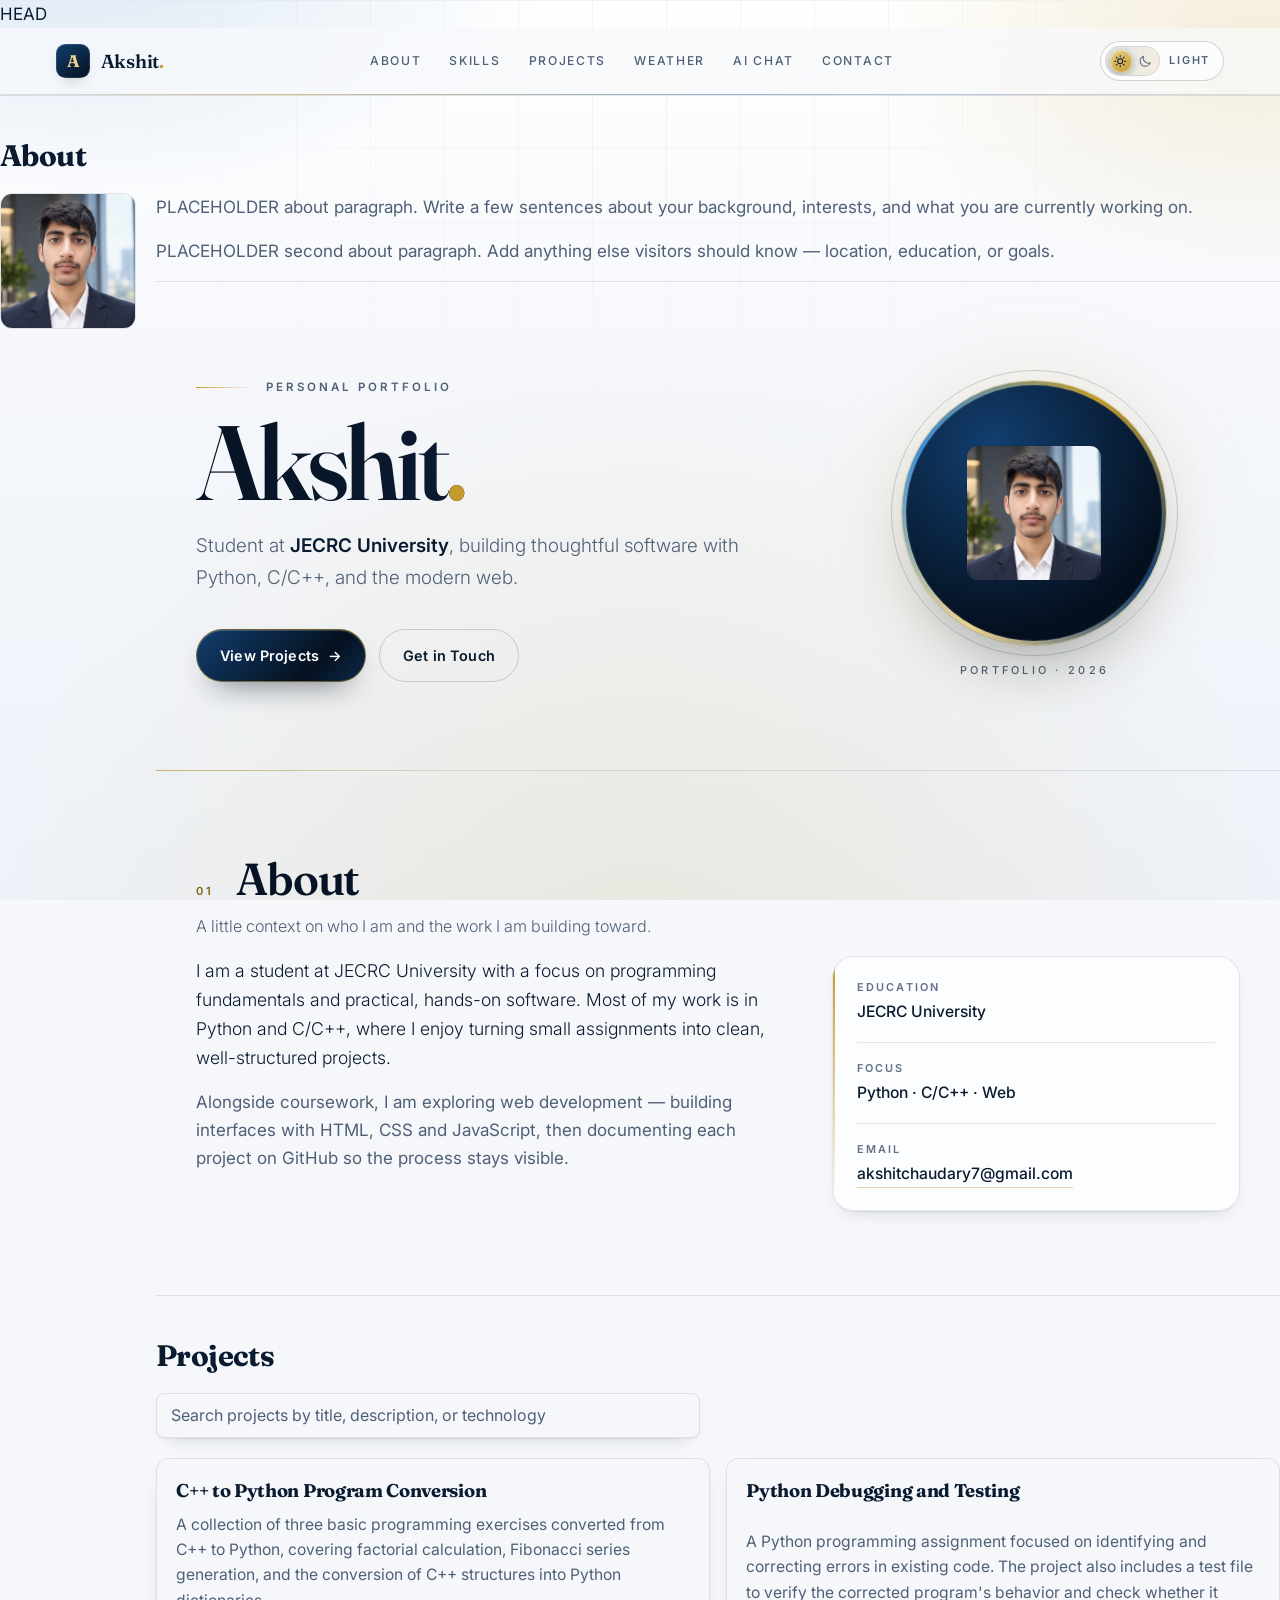
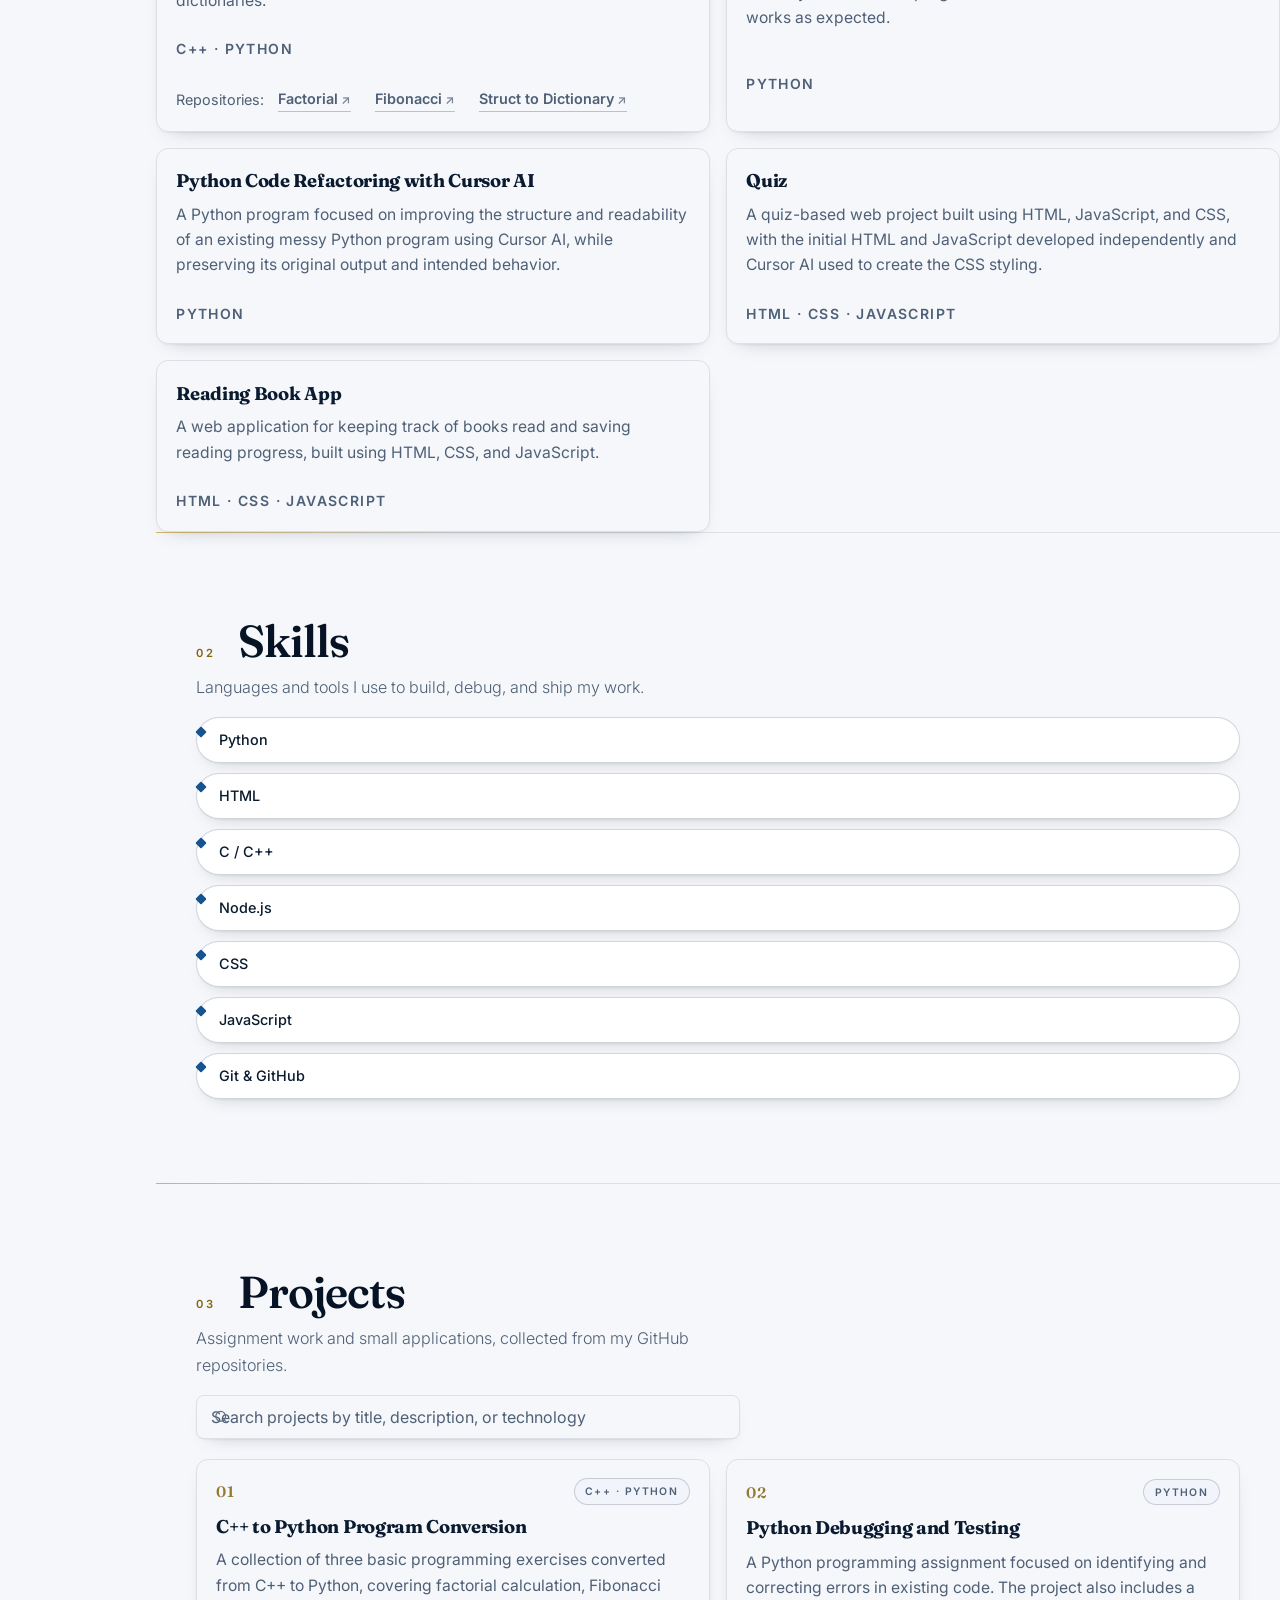
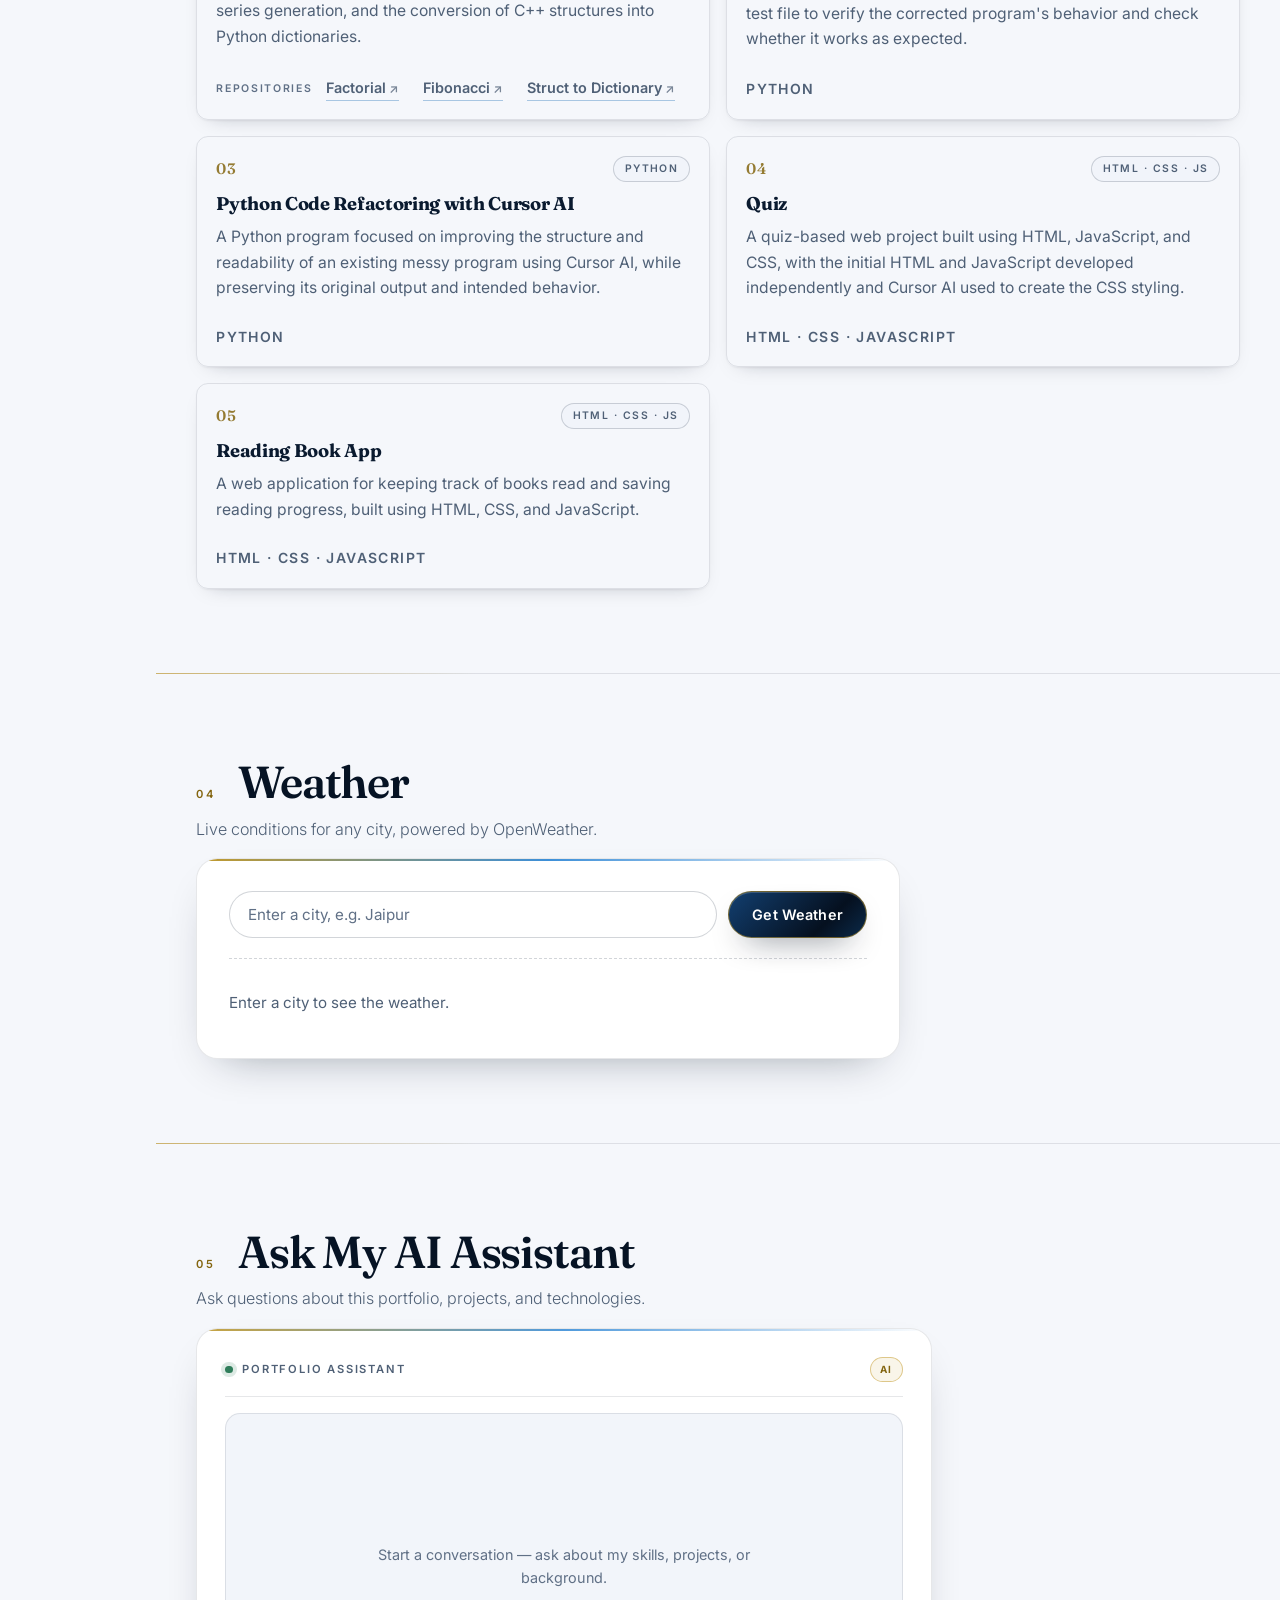
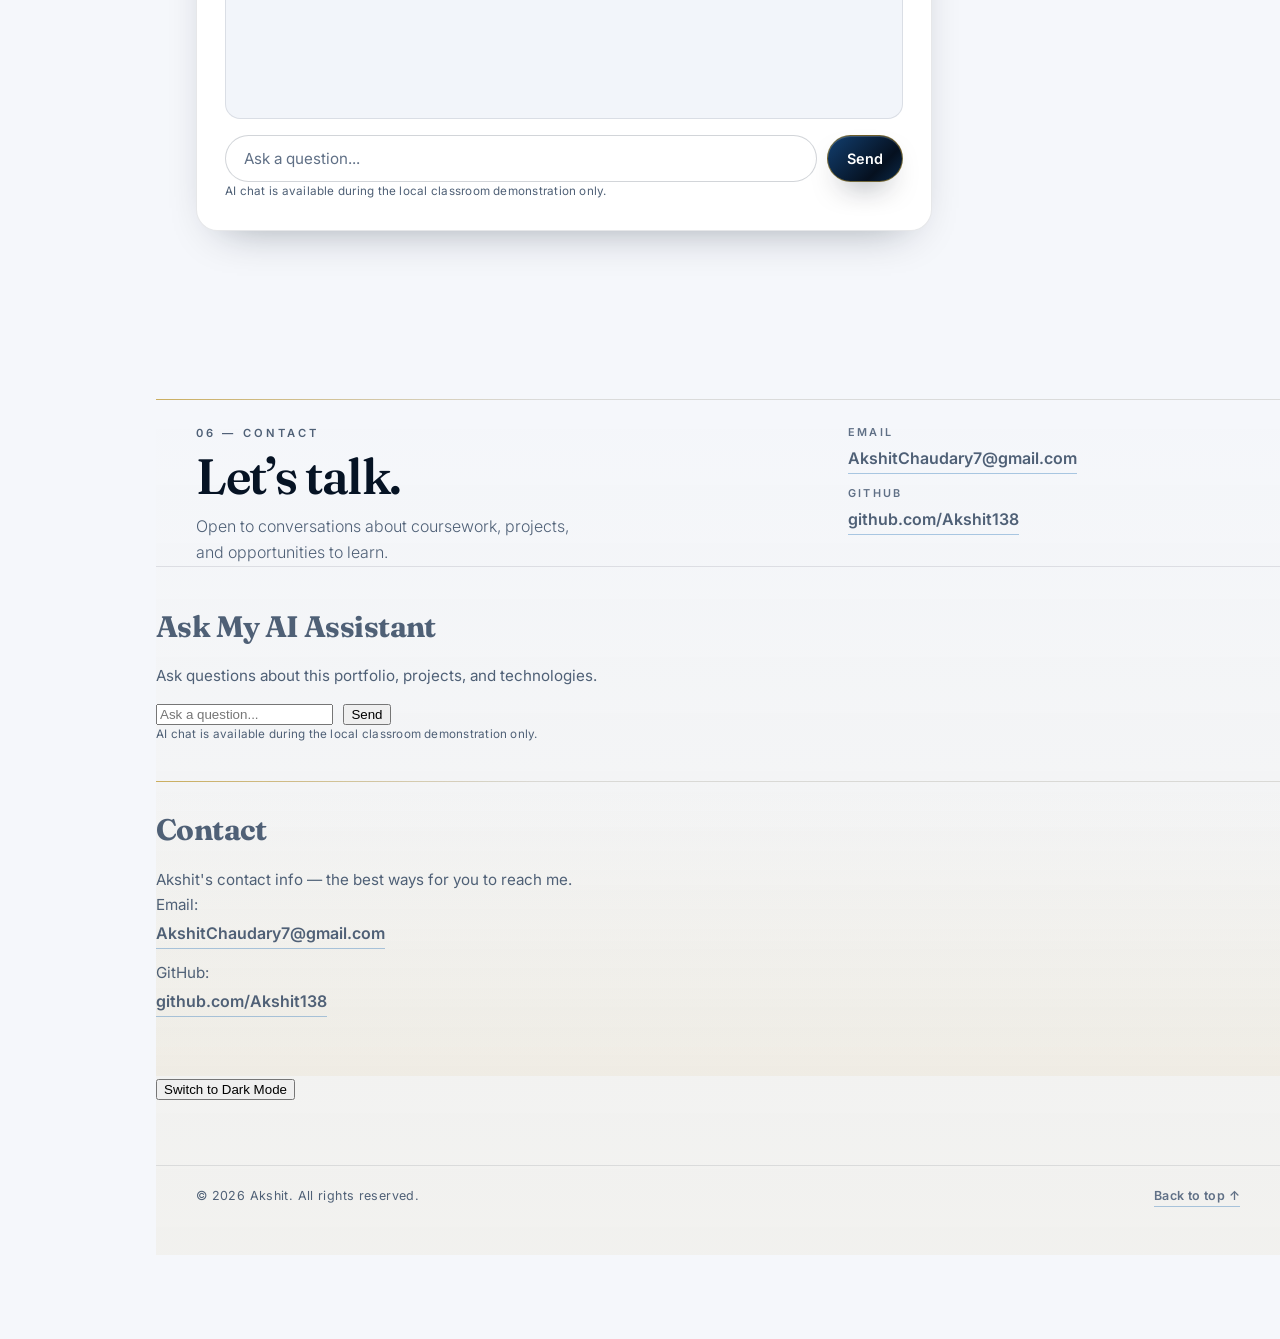
==== commit 3e2c9ed1: "Fix merge conflicts in index.html Resolved merge conflicts and cleaned up HTML structure." ====
--- a/index.html
+++ b/index.html
@@ -1,7 +1,7 @@
 <!DOCTYPE html>
 <html lang="en" data-theme="light">
 <head>
-<<<<<<< HEAD
+  HEAD
   <meta charset="UTF-8">
   <meta name="viewport" content="width=device-width, initial-scale=1.0">
   <title>Akshit — Personal Profile</title>
@@ -10,7 +10,6 @@
   <link href="https://fonts.googleapis.com/css2?family=Figtree:wght@400;500;600&family=Syne:wght@600;700;800&display=swap" rel="stylesheet">
   <link rel="stylesheet" href="style.css">
   <link rel="stylesheet" href="Chatbot.css">
-=======
   <meta charset="UTF-8" />
   <meta name="viewport" content="width=device-width, initial-scale=1.0" />
   <meta
@@ -46,7 +45,6 @@
       }
     })();
   </script>
->>>>>>> 60b8458 (Updates Added)
 </head>
 <body>
   <div class="page-bg" aria-hidden="true"></div>
@@ -93,8 +91,6 @@
       </button>
     </div>
   </header>
-
-<<<<<<< HEAD
   <main>
     <section class="about" id="about" aria-labelledby="about-heading">
       <h2 id="about-heading">About</h2>
@@ -113,7 +109,6 @@
             PLACEHOLDER second about paragraph. Add anything else visitors should know —
             location, education, or goals.
           </p>
-=======
   <main id="main">
     <section class="hero" id="top" aria-labelledby="hero-title">
       <div class="container hero__grid">
@@ -152,11 +147,10 @@
             </div>
           </div>
           <p class="portrait__caption">Portfolio &middot; 2026</p>
->>>>>>> 60b8458 (Updates Added)
+
         </div>
       </div>
     </section>
-
     <section class="section about" id="about" aria-labelledby="about-heading" data-reveal>
       <div class="container">
         <div class="section__head">
@@ -200,8 +194,6 @@
         </div>
       </div>
     </section>
-
-<<<<<<< HEAD
     <section class="projects" id="projects" aria-labelledby="projects-heading">
       <h2 id="projects-heading">Projects</h2>
       <div class="project-search">
@@ -280,7 +272,6 @@
           <p class="project-tech">HTML · CSS · JavaScript</p>
         </li>
       </ul>
-=======
     <section class="section skills" id="skills" aria-labelledby="skills-heading" data-reveal>
       <div class="container">
         <div class="section__head">
@@ -534,7 +525,6 @@
           </p>
         </div>
       </div>
->>>>>>> 60b8458 (Updates Added)
     </section>
   </main>
 
@@ -561,8 +551,6 @@
         </li>
       </ul>
     </div>
-
-<<<<<<< HEAD
 <section id="aiChatSection" class="ai-chat">
   <h2>Ask My AI Assistant</h2>
 
@@ -613,14 +601,11 @@
     </ul>
   </footer>
   <button id="themeToggle">Switch to Dark Mode</button>
-=======
     <div class="container site-footer__meta">
       <p>&copy; <span id="year">2026</span> Akshit. All rights reserved.</p>
       <a class="to-top" href="#top">Back to top <span aria-hidden="true">&uarr;</span></a>
     </div>
   </footer>
-
->>>>>>> 60b8458 (Updates Added)
   <script src="Config.js"></script>
   <script src="script.js"></script>
   <script src="Chatbot.js"></script>
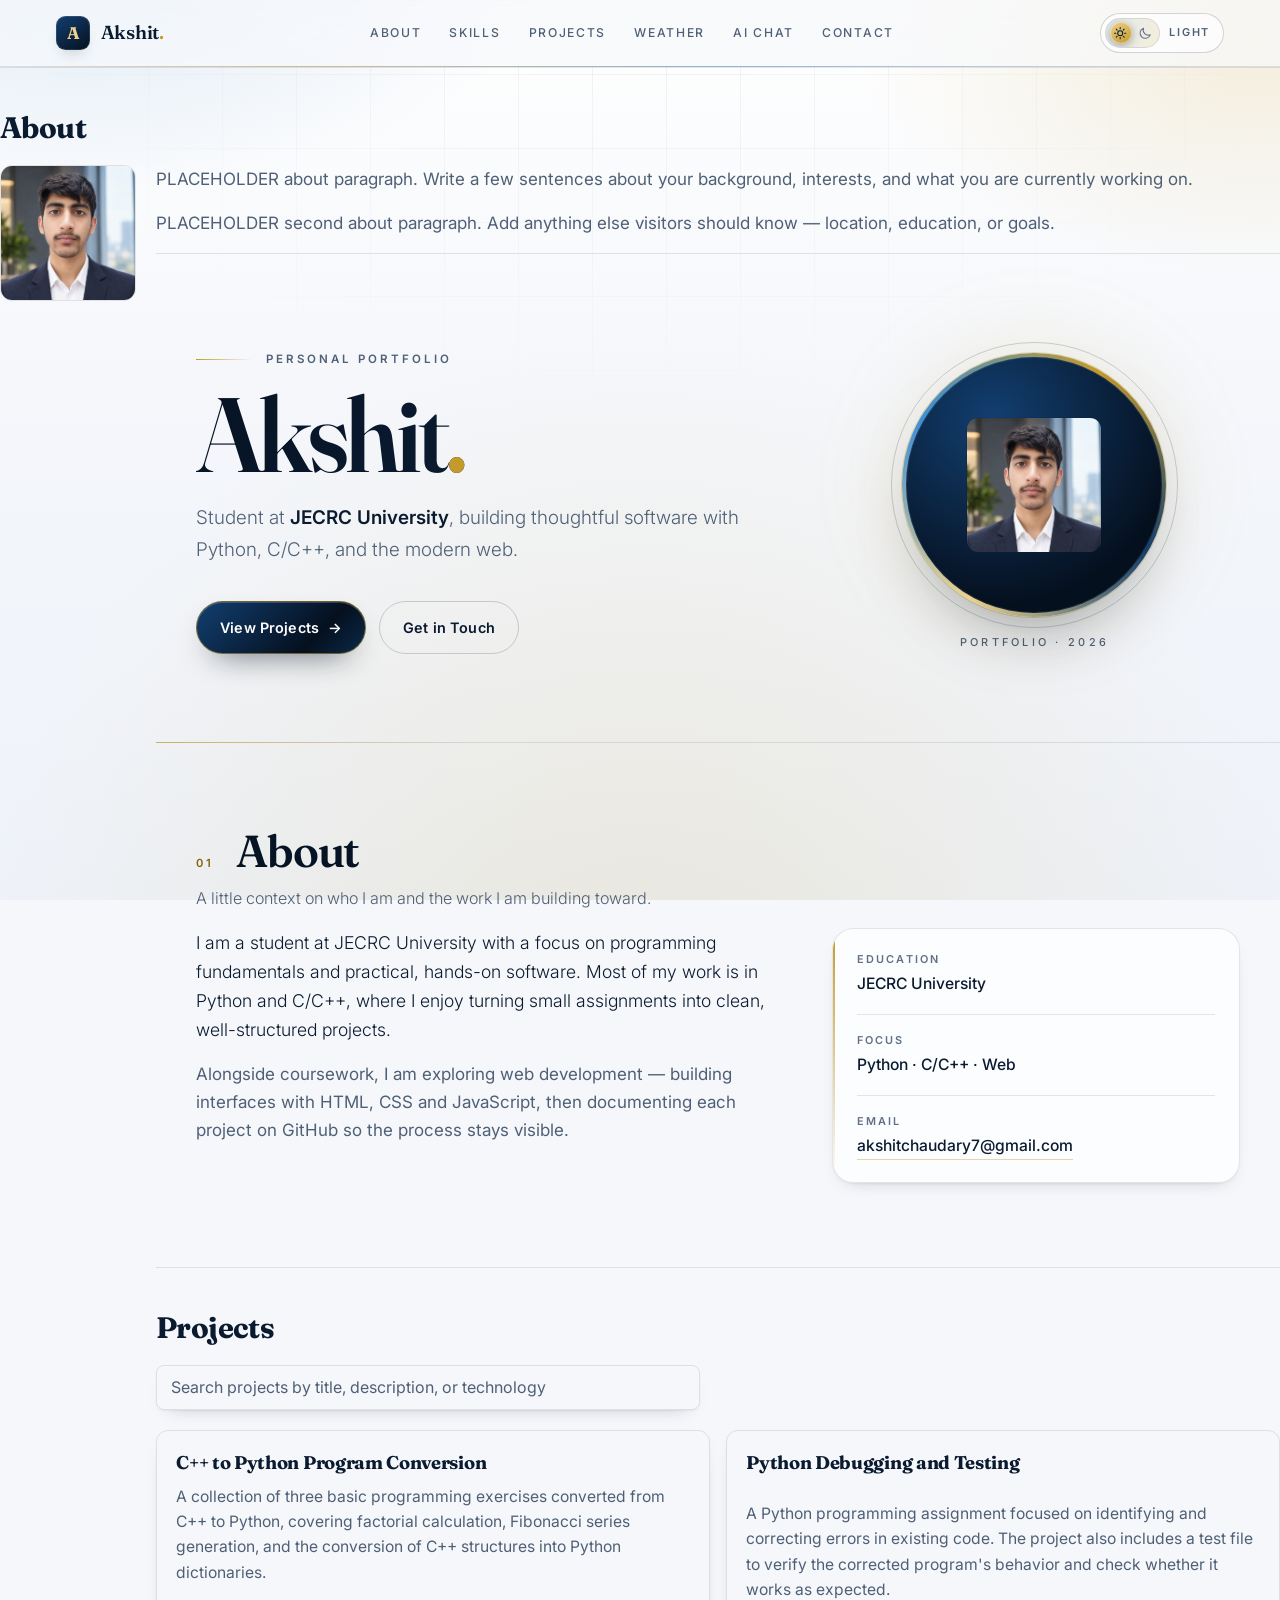
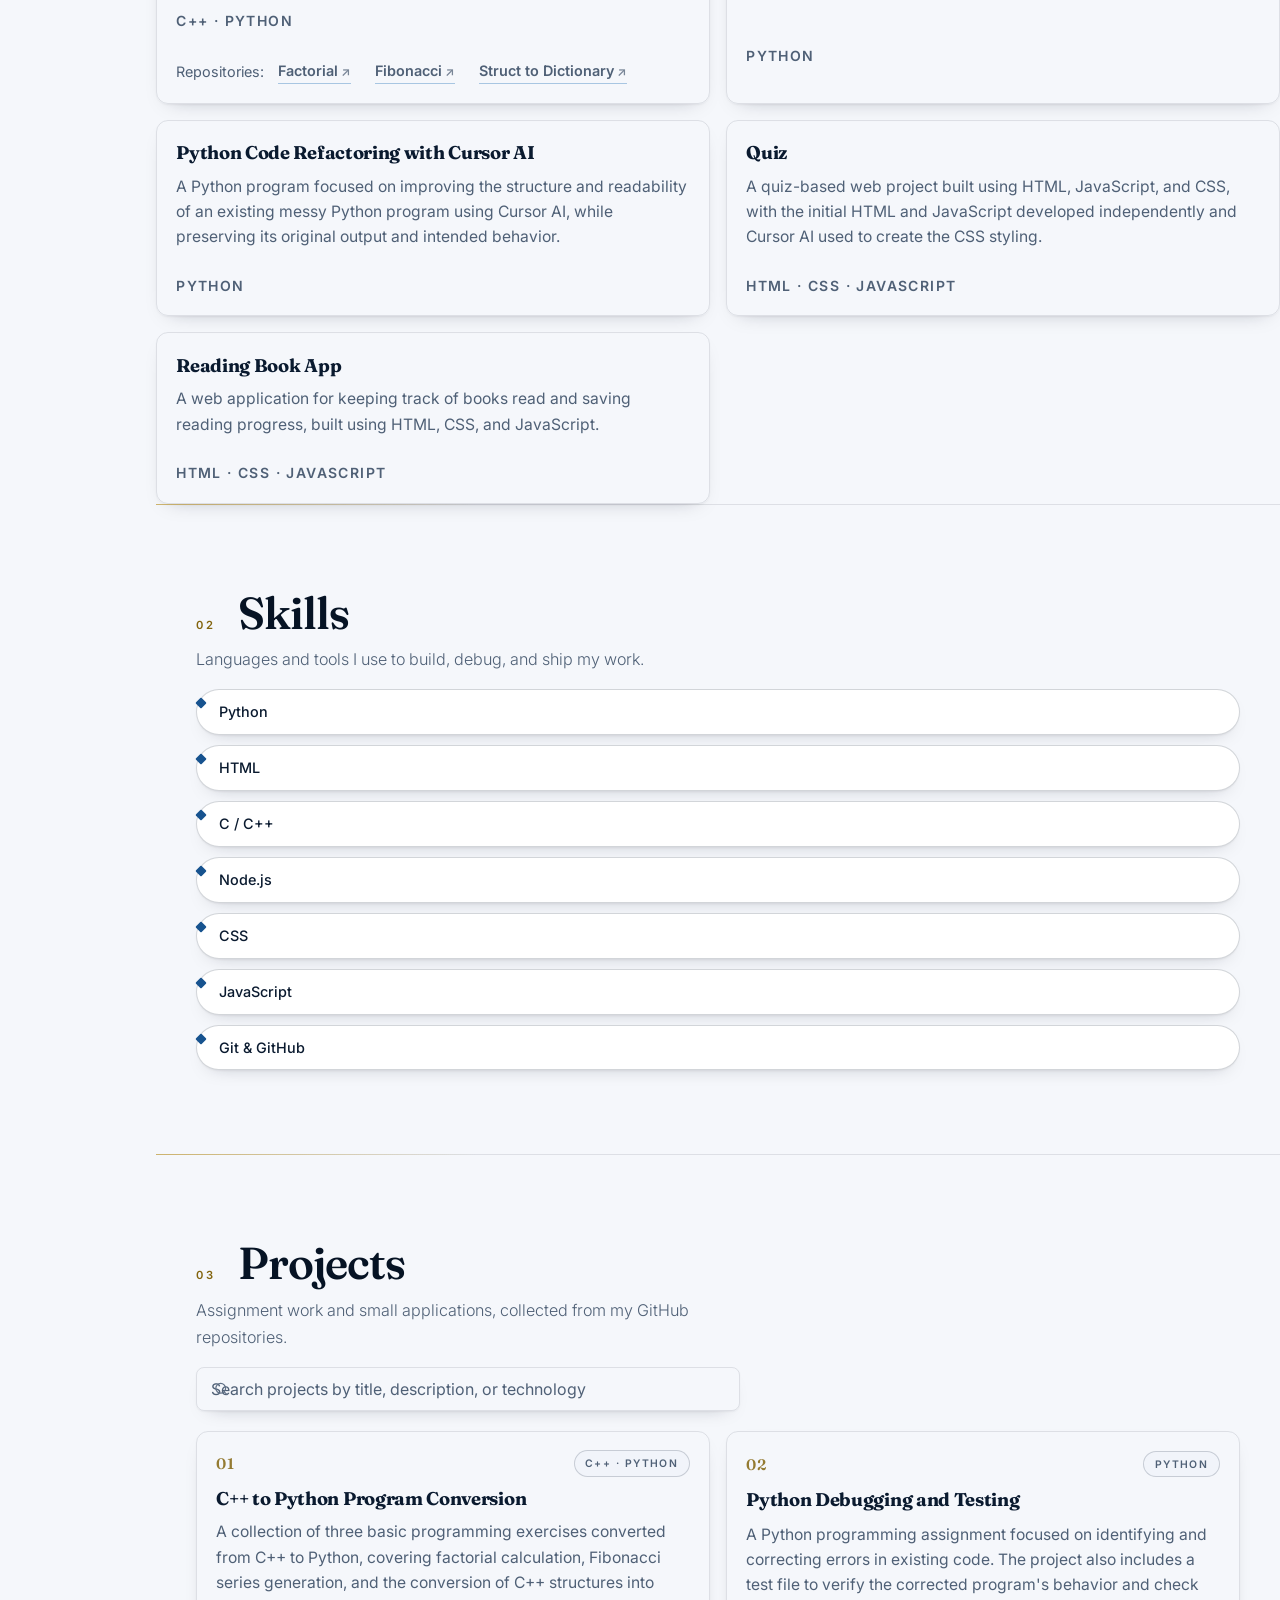
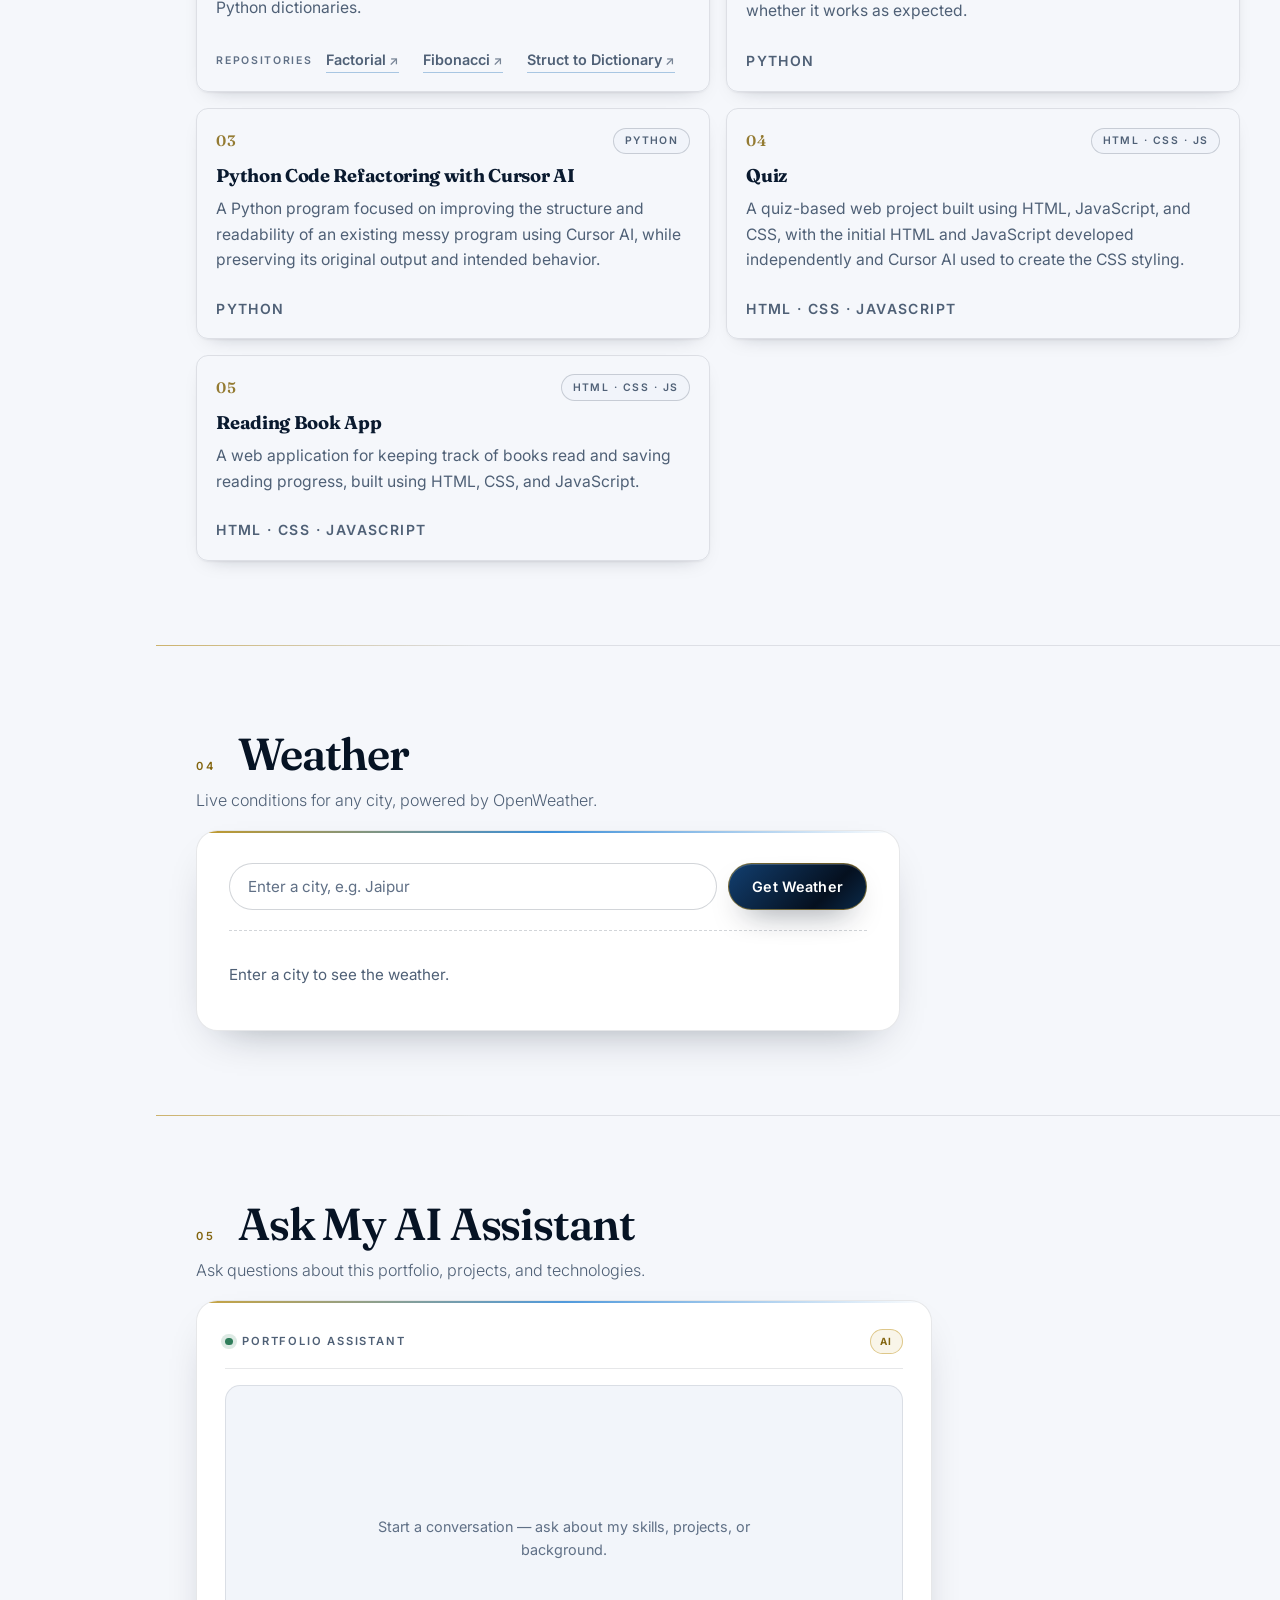
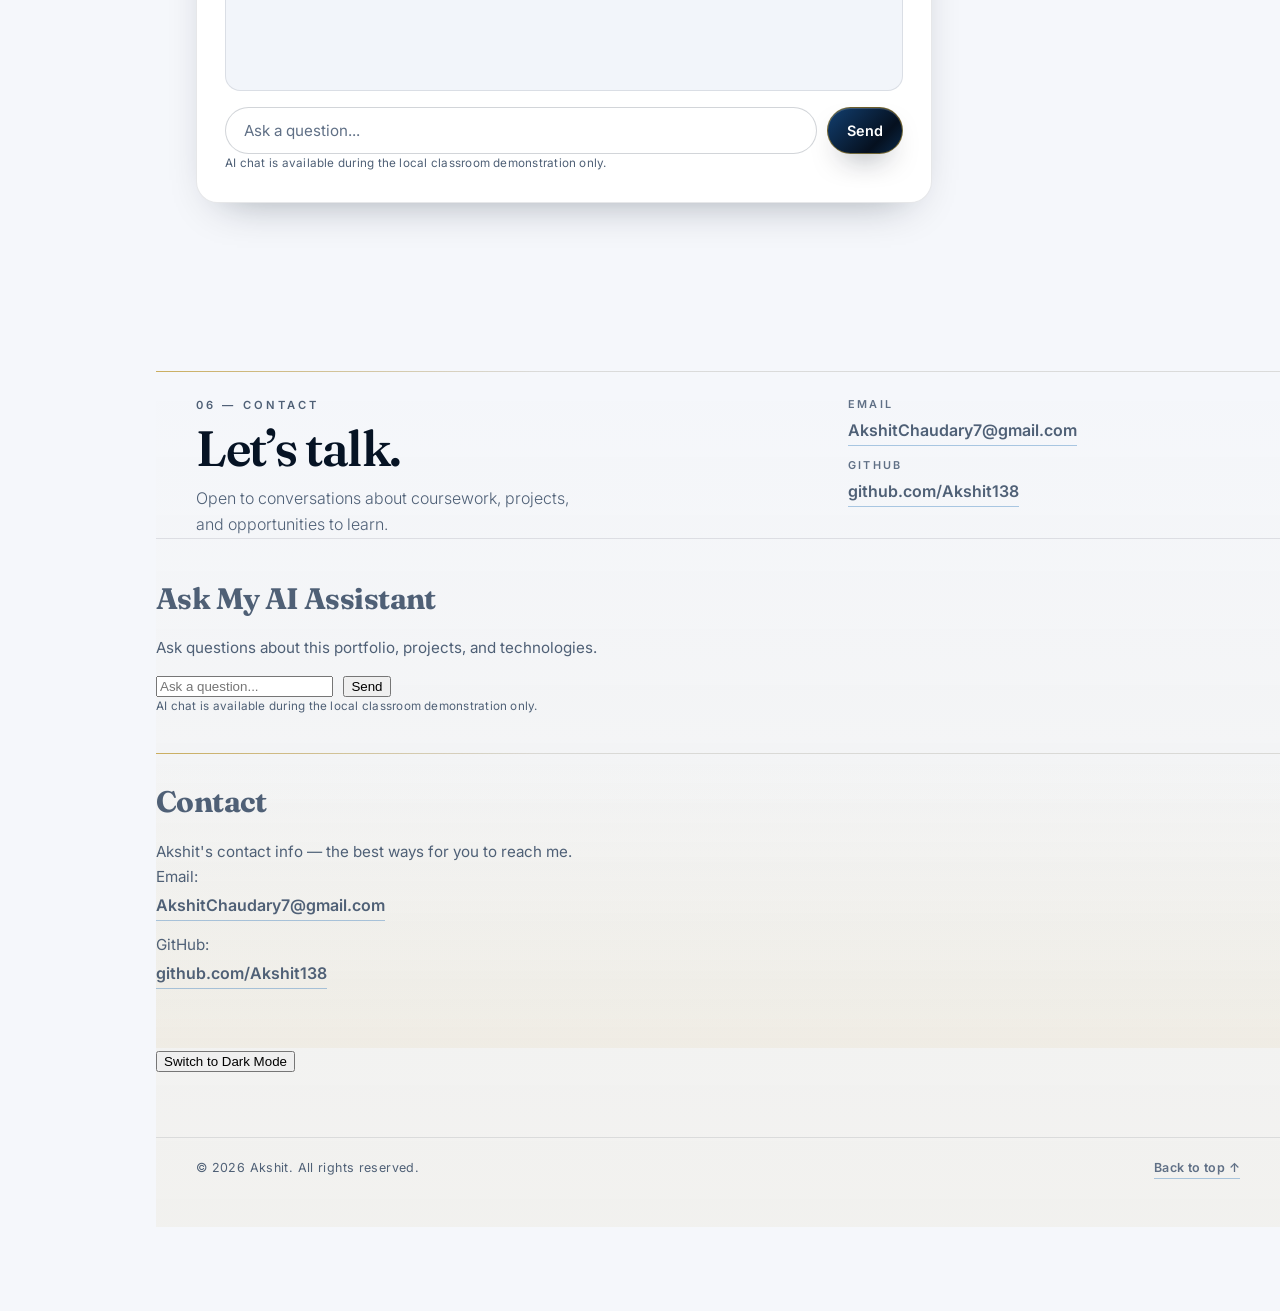
==== commit 0e63bcb3: "Remove placeholder from index.html head section Removed placeholder 'HEAD' from the head section." ====
--- a/index.html
+++ b/index.html
@@ -1,7 +1,6 @@
 <!DOCTYPE html>
 <html lang="en" data-theme="light">
 <head>
-  HEAD
   <meta charset="UTF-8">
   <meta name="viewport" content="width=device-width, initial-scale=1.0">
   <title>Akshit — Personal Profile</title>
